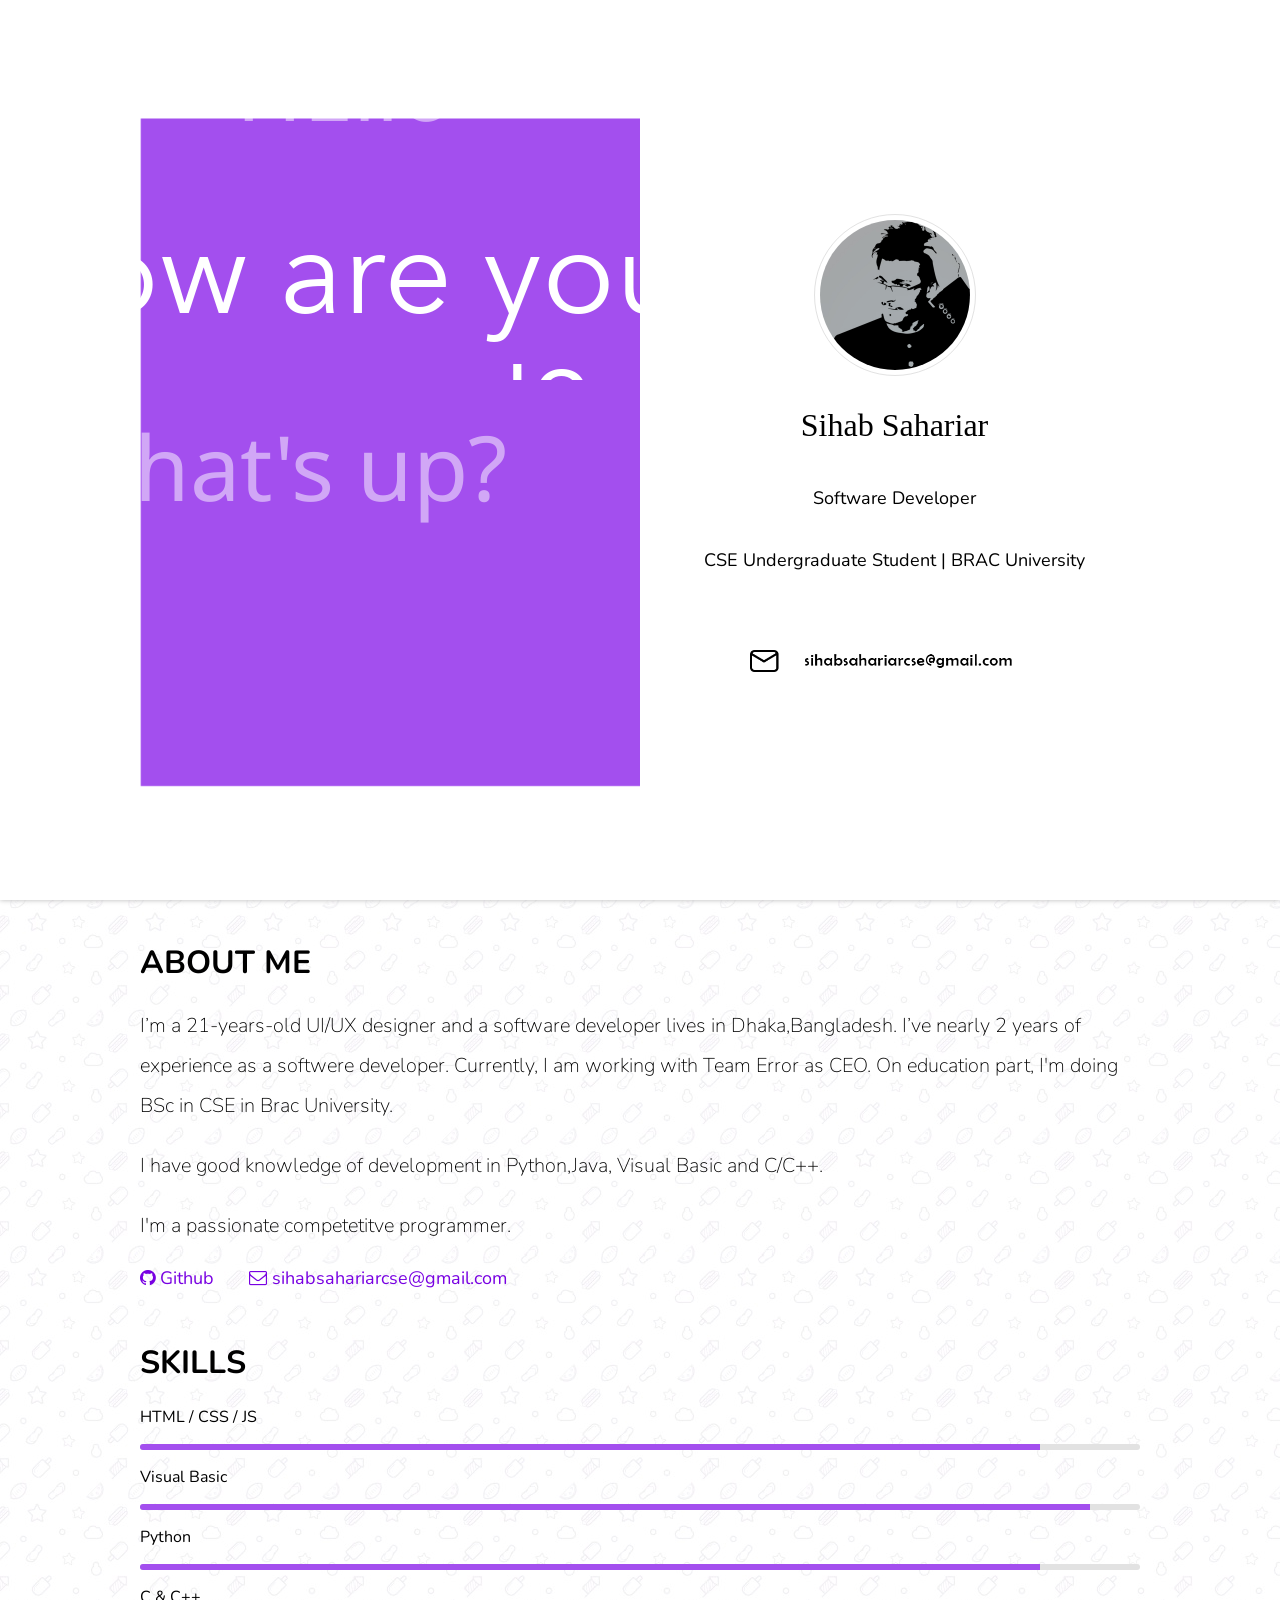
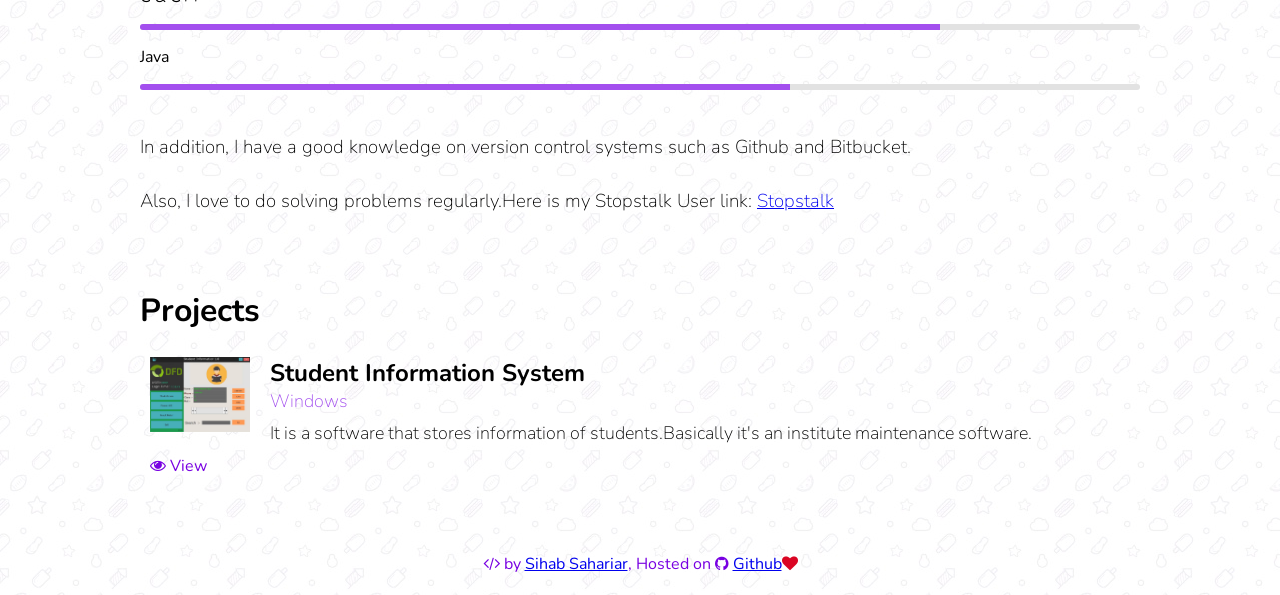
==== index.html @ 97ac36a1 "Update index.html" ====
<!DOCTYPE html>
<html>
<head>
	<title>Sihab Sahariar | Portfolio | Resume</title>
	<link rel="shortcut icon" href="img/favicon.png"/>
	<meta name="viewport" content="width=device-width, initial-scale=1.0,user-scalable=no">
	<meta charset="UTF-8">
	<link href="https://fonts.googleapis.com/css?family=Noto+Sans|Nunito:200,400" rel="stylesheet">
	<link href="./css/Avnir-next.css" rel="stylesheet">
	<link rel="stylesheet" type="text/css" href="./css/style.css"/>
	<link rel="stylesheet" type="text/css" href="./css/marquee.css"/>
	<link rel="stylesheet" type="text/css" href="https://maxcdn.bootstrapcdn.com/font-awesome/4.7.0/css/font-awesome.min.css"
</head>
<body>

	

	<div class="hello" style="position: fixed;">
			<div class="marquee marquee-slower">
				<div>
					<span>Hi <span class="spacer"></span> HEllo</span>
					<span>What's up? <span class="spacer"></span> Welcome</span>
				</div>
			</div>
			<div class="marquee">
				<div>
					<span>How are you? <span class="spacer"></span> You good?</span>
					<span>Hello <span class="spacer"></span>You good?</span>
				</div>
			</div>
			<div class="marquee marquee-slow">
				<div>
					<span>What's up? <span class="spacer"></span> Hello</span>
					<span>How are you? <span class="spacer"></span>Welcome</span>
				</div>
			</div>
			<!-- <div class="marquee marquee-slower">
				<div>
					<span>আসসালামুয়ালাইকুম <span class="spacer"></span>কেমন আছেন? </span>
				</div>
			</div> -->
	</div>

	<img src="img/frame.png" class="frame">

		<div class="profile">
		<div>
			<div class="thumb">
				<img src="img/my.jpg">
			</div>
			<h1>Sihab Sahariar</h1>
			<p>Software Developer</p>
			<p>CSE Undergraduate Student | BRAC University</p>
			
			<a href="mailto:sihabsahariarcsegmail.com">
			<img class="email" src="img/email.png" width="290">
		</a>
		</div>
	</div>

	<div class="content">
		<div class="about_me">
			<h1>ABOUT ME</h1>
			<p>I’m a 21-years-old UI/UX designer and a software developer lives in Dhaka,Bangladesh. 
			I’ve nearly 2 years of experience as a softwere developer. Currently, I am working with Team Error as CEO.
			On education part, I'm doing BSc in CSE in Brac University.</p>
			<p>I have good knowledge of development in  Python,Java, Visual Basic and C/C++.</p>
			<p>I'm a passionate competetitve programmer.</p>
			<span class="icon-link">
				<a href="https://github.com/sihabsahariar?tab=repositories">
				<i class="fa fa-github" aria-hidden="true"></i>&nbsp;Github
				</a>
			</span>
			
			<span class="icon-link">
				<a href="mailto:sihabsahariarcse@gmail.com">
				<i class="fa fa-envelope-o" aria-hidden="true"></i>&nbsp;sihabsahariarcse@gmail.com
				</a>
			</span>
			</div>

		<div class="skills">
			<h1>SKILLS</h1>
			<p>HTML / CSS / JS</p>
			<div class="progress-bar">
				<div class="progress" style="width: 90%"></div>
			</div>
			<p>Visual Basic</p>
			<div class="progress-bar">
				<div class="progress" style="width: 95%"></div>
			</div>
			<p>Python</p>
			<div class="progress-bar">
				<div class="progress" style="width: 90%"></div>
			</div>
			<p>C & C++</p>
			<div class="progress-bar">
				<div class="progress" style="width: 80%"></div>
			</div>
			<p>Java</p>
			<div class="progress-bar">
				<div class="progress" style="width: 65%"></div>
			</div>
			
			
			<br>
			<h3>In addition, I have a good knowledge on version control systems such as Github and Bitbucket.</h3> 
			<h3>Also, I love to do solving problems regularly.Here is my Stopstalk User link:   
				<a href="https://www.stopstalk.com/user/profile/s1h4b" target="_blank">Stopstalk</a> 
				<!-- <a href="https://ionicframework.com/" target="_blank">Ionic</a>, 
				<a href="https://www.nativescript.org/" target="_blank">NativeScript</a> and transpilers like Webpack, Gulp, Babel and Typescript.</h3> -->
		</div>

		<div class="projects">
			<h1>Projects</h1>
			<ul>
				<li>
					<img class="project-thumb" width="100px" src="img/projects/ui.JPG">
					<div class="title">
						<h2>Student Information System</h2>
						<h3>Windows</h3>
					</div>
					<p>It is a software that stores information of students.Basically it's an institute maintenance software.  </p>
					<a href="https://github.com/SihabSahariar/sis"><i class="fa fa-eye" aria-hidden="true"></i> View</a>
				</li>

				<!-- <li>
					<img class="project-thumb" width="100px" src="img/projects/ui.JPG">
					<div class="title">
						<h2>Student Information System</h2>
						<h3>Windows</h3>
					</div>
					<p>It is a software that stores information of students.Basically it's an institute maintenance software.  </p>
					<a href="https://github.com/SihabSahariar/sis"><i class="fa fa-eye" aria-hidden="true"></i> View</a>
				</li> -->
			
			</ul>
		</div>

		<div class="footer">
			<i class="fa fa-code"></i> by <a href="https://www.facebook.com/sihabsahariarsizan">Sihab Sahariar</a>, Hosted on <i class="fa fa-github"></i> <a href="https://www.github.com">Github<i class="fa fa-heart"></i><br>
		</div>
	</div>

	<script src="js/jquery.min.js"></script>
</body>
</html>
---- css/Avnir-next.css ----
@font-face {
  font-family: 'Avnir-next';
  font-style: normal;
  font-weight: 200;
  src: local('Avenir Next regular'), local('avenir-next-regular'), 
    url(../fonts/avenir-next-regular.woff) format('woff'),
    url(../fonts/avenir-next-regular.eot) format('eot'),
    url(../fonts/avenir-next-regular.ttf) format('ttf');
}
---- css/style.css ----
@charset "utf-8";

body
{
    margin:0px;
    padding:0px;
}

.footer
{
  text-align: center;
  color: #7800e2;
  margin-top: 30px !important;
  margin-bottom: 10px !important;
}

.footer .fa-heart
{
  color:#da0523;
} 

.content
{
  position:absolute;
  background-image: url("../img/background.jpg");
  width: 100%;
  top: 100%;
}

.icon-link a
{
  color:#7800e2;
  text-decoration: none;
  font-size: 18px;
  padding-right: 30px;
}

.frame
{
  display: none;
  z-index: 9;
  box-shadow: #b7b7b7 0px 0px 5px 0px;
}

.header
{
  position: fixed;
  top:0; left:0;
  width:100%;
  background:white;
  font-family: 'Avnir-next', sans-serif;
  padding: 10px 0px 10px 0px;
  font-size: 24px;
  text-align: center;
  box-shadow:rgba(0, 0, 0, 0.13) 0 2px 7px 0px;
  z-index: 99;
}

.header .dot
{
  color:#ff3f3f;
}

@media screen and (min-width: 800px) {

  .frame
  {
    position: absolute; 
    width:100%; 
    height: 100%;
    display: block;
  }

  .header
  {
    box-shadow: none;
    position: absolute;
    text-align: left;
    padding: 50px 0px 40px 0px;
    padding-left: 10.9%;
  }

}

.hello
{
  width:50%;
  height:100%;
  float: left;
  background:#A34FEE;
  overflow: hidden;
  transition: height .5s cubic-bezier(0.13, 1.15, 1, 1), 
              width .5s cubic-bezier(0.13, 1.15, 1, 1);
}

.profile
{
  text-align: center;
  height:100%;
  float: left;
  display: table;
  position: absolute; 
  left: 55%; 
  z-index: 9;
  background: #fff;
}

@media screen and (max-width: 630px) {

  .content
  {
    margin-top: 600px;
  }

  .hello
  {
    width:100%;
    margin-top: 50px
  }

  .profile
  {
    padding-left: 0px;
    width: 100%;
    height: 600px;
    left: 0; 
    top: 100%;
    float: none;
  }

}

.thumb
{
  border:#e2e2e2 solid thin;
  width:150px;
  height: 150px;
  padding: 5px;
  display: inline-block;
  border-radius: 50%;
}

.thumb img
{
  width: 150px;
  border-radius: 50%;
}

.profile>div
{
  display: table-cell;
  vertical-align: middle;
}

.profile p
{
  font-family: 'Nunito', sans-serif;
  padding-top: 10px;
  padding-bottom: 10px;
  font-size: large;
}

.profile h1
{
  font-family: 'Times';
  font-weight: 100;
  padding-top: 10px;
  padding-bottom: 10px;
}

.email
{
  padding-top: 50px;
  padding-bottom: 10px;
}

.marquee
{
  font-family: 'Avnir-next', sans-serif;
  font-size: 120px;
  height: 180px;
  margin-top: 25px;
}

.marquee-slower,
.marquee-slow
{
  opacity: 0.5;
  font-family: "Noto Sans Devanagari", "Noto Sans", sans-serif;
  font-size: 90px;
  height: 150px;
}

.spacer
{
  display: inline-block;
  width: 100px !important;
}

.content > div
{
  font-family: 'Nunito', sans-serif;
  padding: 20px 40px 10px 40px;
  max-width: 1000px;
  margin:auto;
}

.about_me p
{
  font-size: 20px;
  line-height: 40px;
  font-weight: lighter;
}

.progress-bar
{
  background: #e2e2e2;
  border-radius: 5px;
  overflow: hidden;
  width: 100%;
}

.progress-bar .progress
{
  height: 6px;
  background: #A34FEE;
  width: 50%;
  transition: width .5s cubic-bezier(0.13, 1.15, 1, 1);
}

.skills h3
{
  font-weight: 100;
  line-height: 35px;
}

.title > h3
{
  color: #a34fee;
  margin: 0px;
  font-weight: 100;
  font-size: 18px;
}

.title > h2
{
  margin: 0px;
}

div.projects > ul
{
  padding-left: 10px;
}

div.projects > ul > li
{
  list-style: none;
  margin-top:25px;
  overflow: hidden;
}

div.projects > ul > li > p
{
  font-size: 18px;
  font-weight: 100;
  margin-top: 8px;
  margin-bottom: 10px;
}

div.projects a,
div.projects a:visited,
div.projects a:active
{
  padding: 0px 20px 0px 0px;
  color:#7800e2;
  text-decoration: none;
}

.project-thumb
{
  float: left;
  padding-right: 20px;
}
---- css/marquee.css ----
.marquee {
  width: 100%;
  overflow: hidden;
  position: relative;
}

.marquee div {
  display: block;
  width: 2000px;
  height: 100%;
  position: absolute;
  overflow: hidden;
  animation: marquee 10s linear infinite;
}

.marquee-slow div {
  margin-left:50px; 
  animation: marquee 18s linear infinite;
}

.marquee-slower div {
  animation: marquee 20s linear infinite;
}

.marquee>div>span {
  float: left;
  width: 50%;
  color: #fff;
}

@keyframes marquee {
  0% { left: 0; }
  100% { left: -1000px; }
}
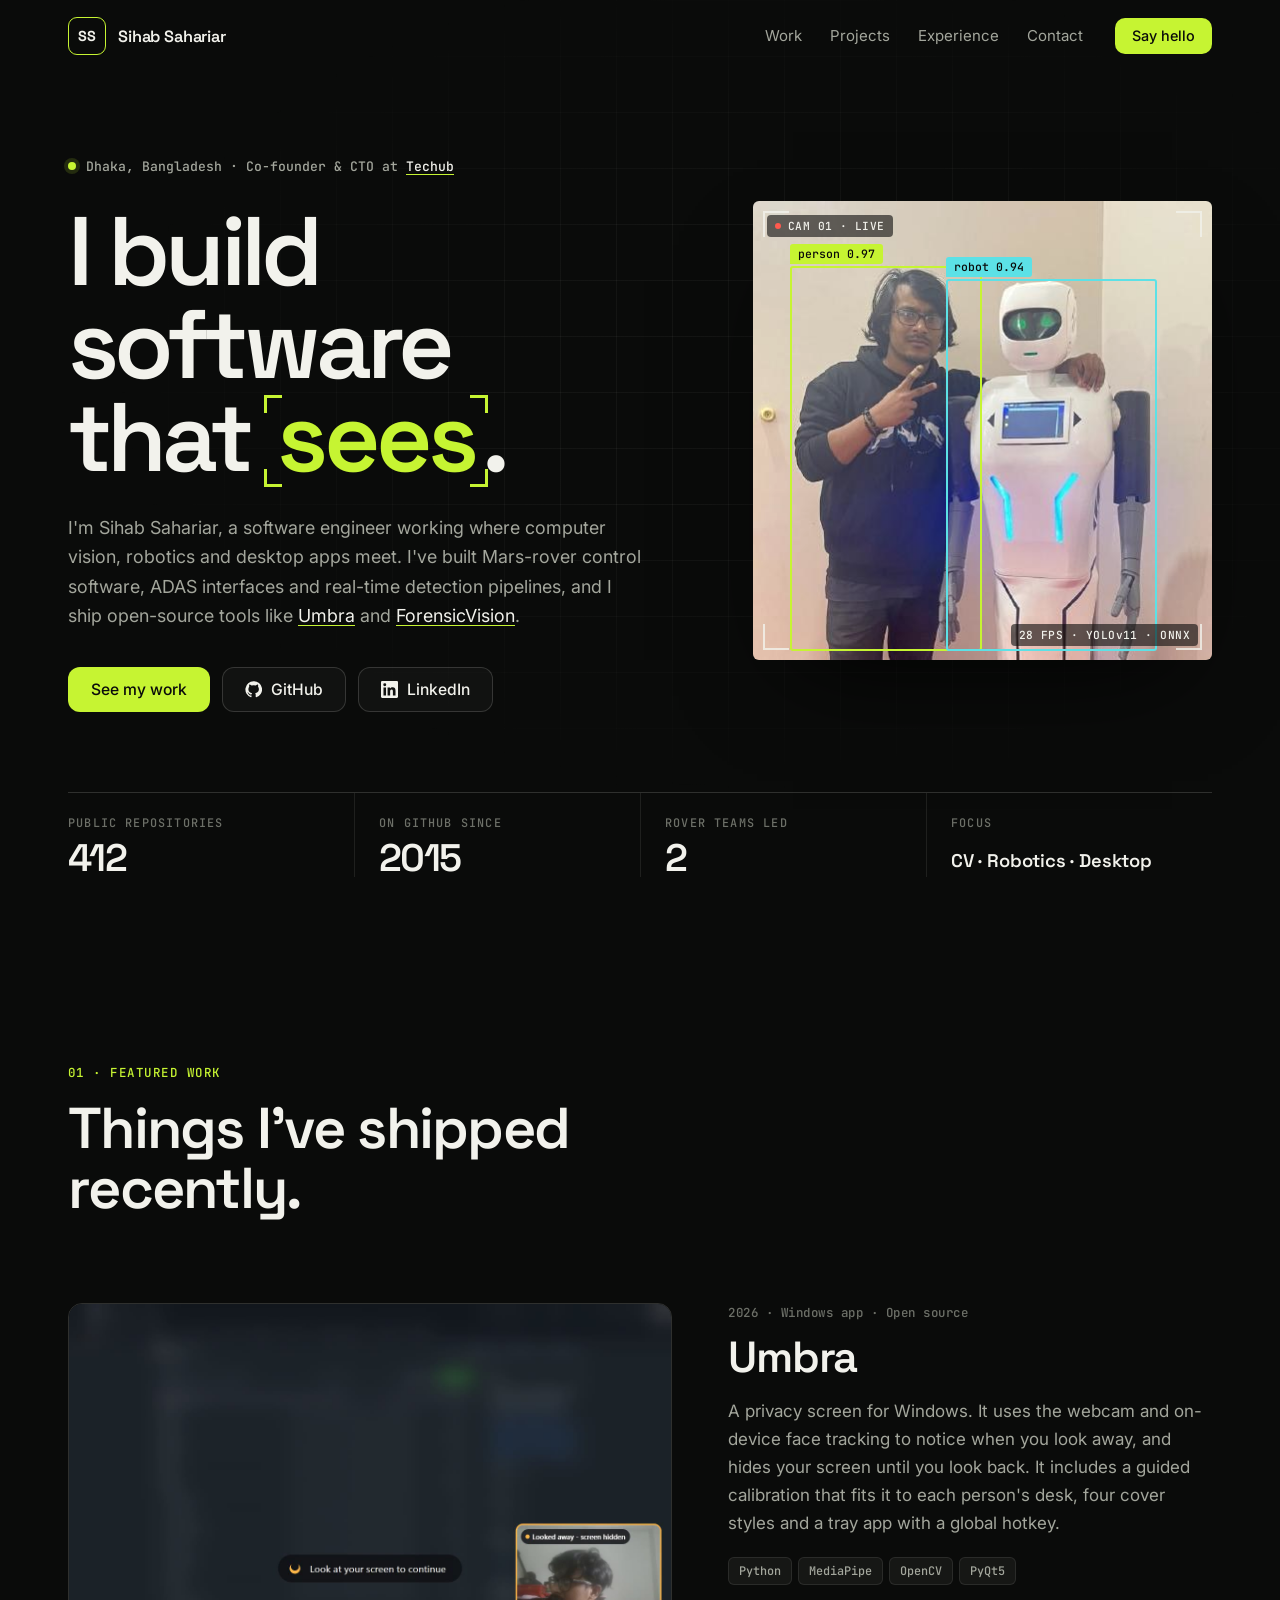
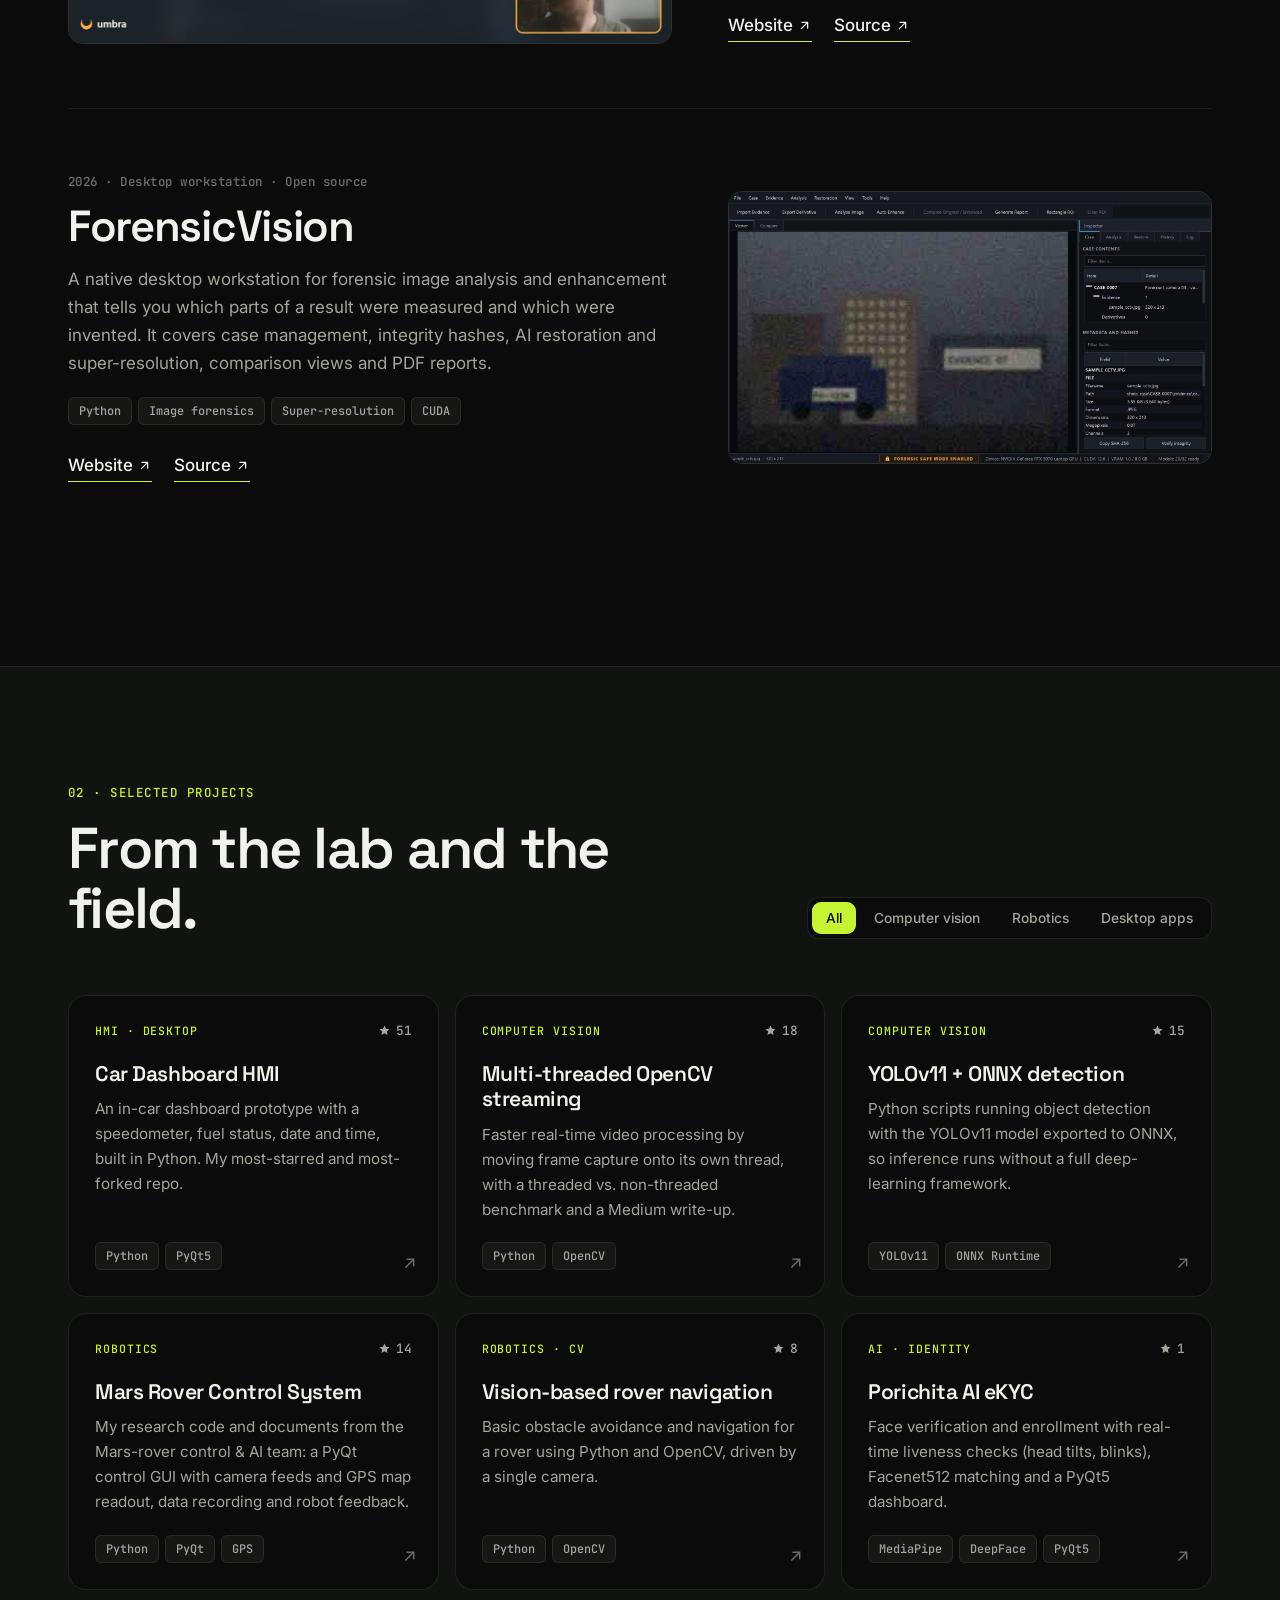
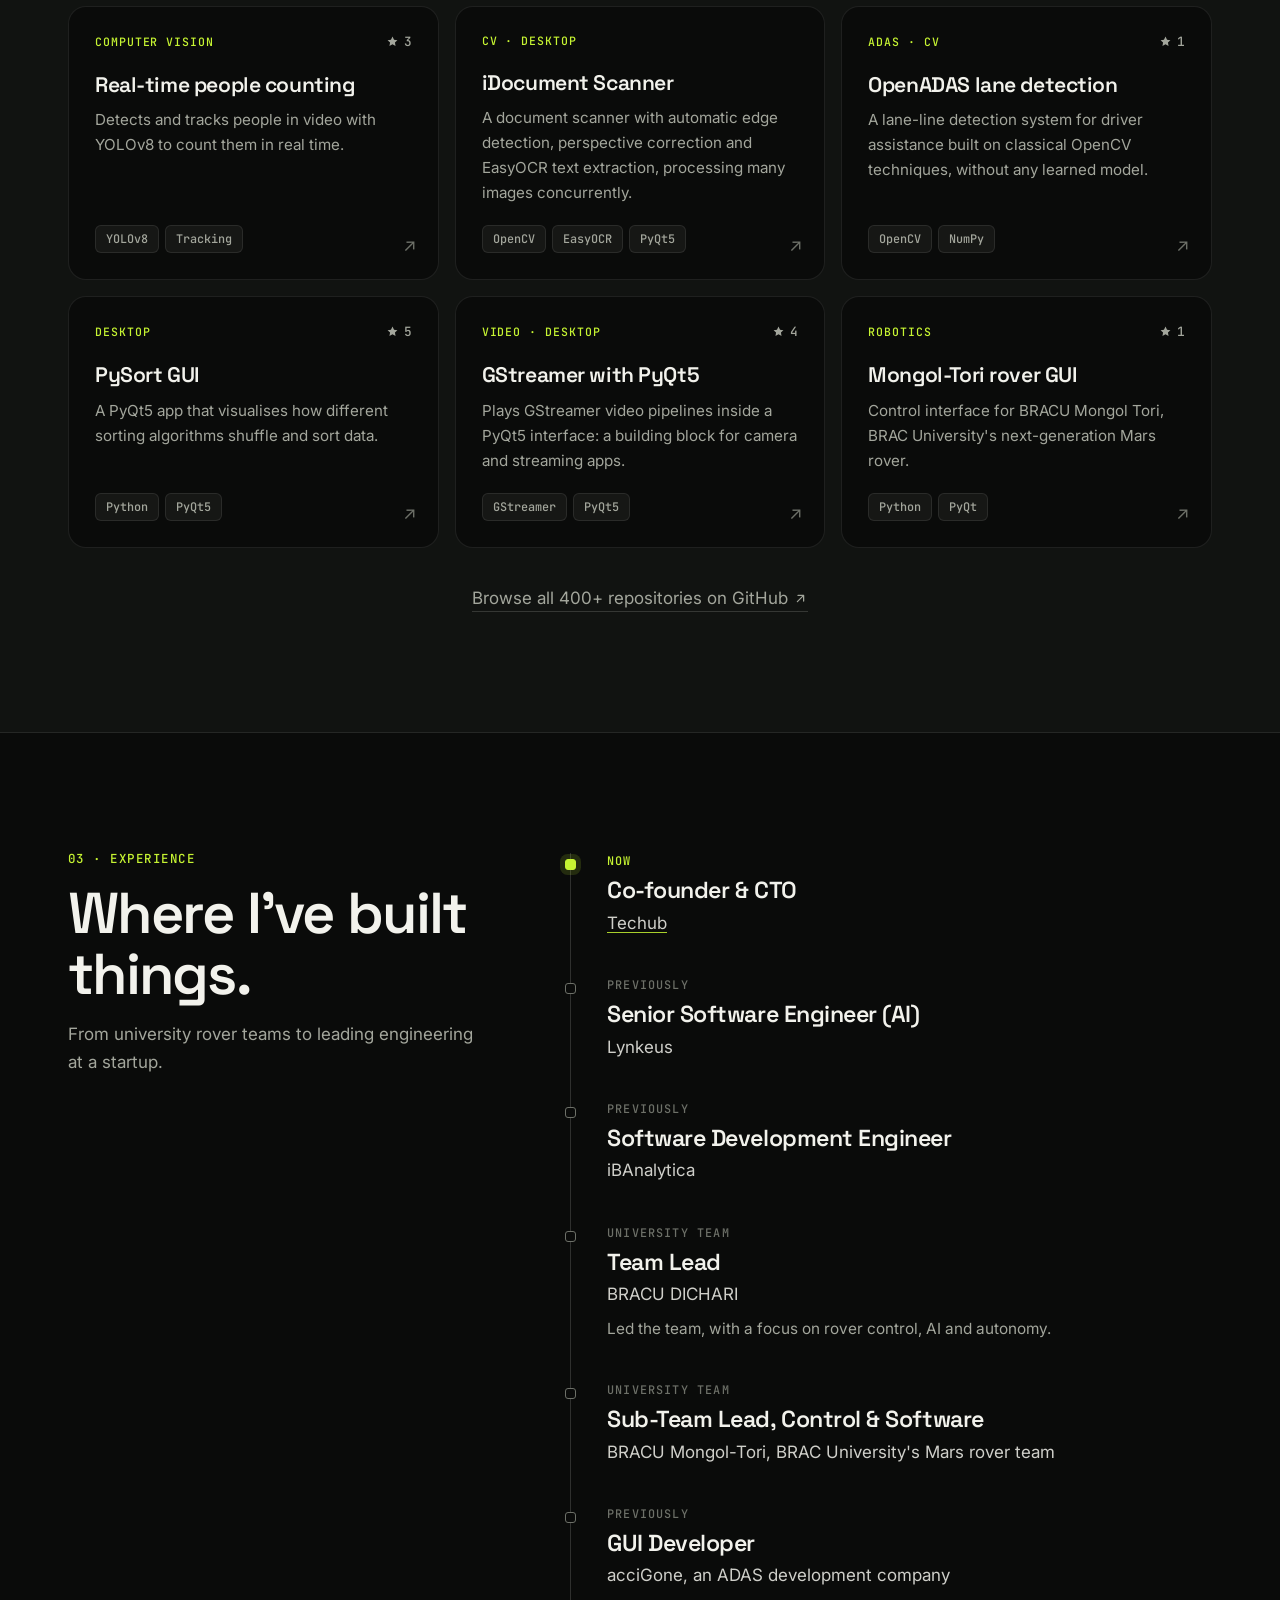
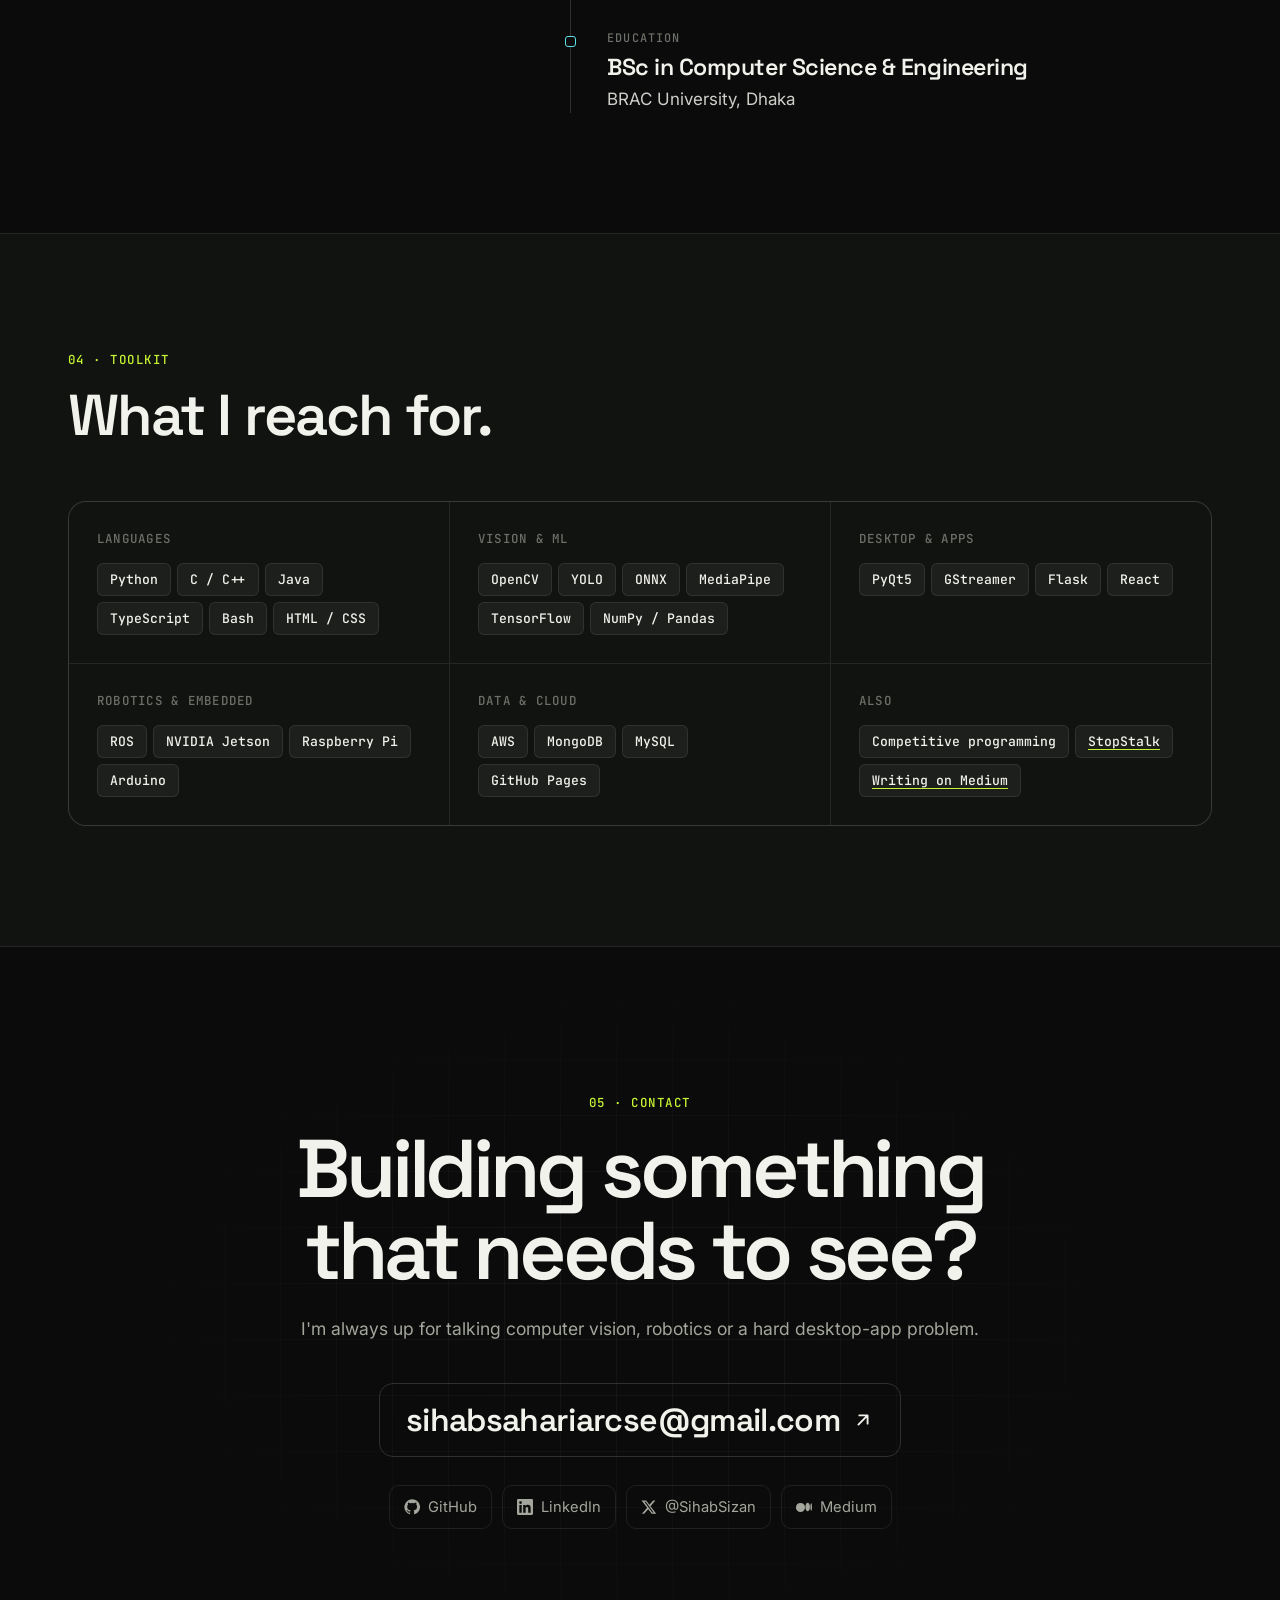
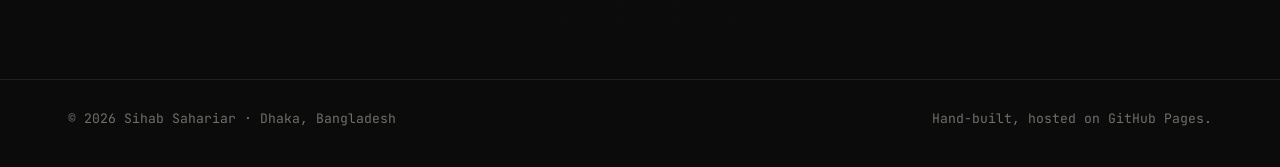
==== commit 90ac2f2c: "Redesign portfolio: computer-vision viewfinder theme, featured work, selected projects, experience" ====
--- a/index.html
+++ b/index.html
@@ -1,147 +1,313 @@
-<!DOCTYPE html>
-<html>
+<!doctype html>
+<html lang="en">
 <head>
-	<title>Sihab Sahariar | Portfolio | Resume</title>
-	<link rel="shortcut icon" href="img/favicon.png"/>
-	<meta name="viewport" content="width=device-width, initial-scale=1.0,user-scalable=no">
-	<meta charset="UTF-8">
-	<link href="https://fonts.googleapis.com/css?family=Noto+Sans|Nunito:200,400" rel="stylesheet">
-	<link href="./css/Avnir-next.css" rel="stylesheet">
-	<link rel="stylesheet" type="text/css" href="./css/style.css"/>
-	<link rel="stylesheet" type="text/css" href="./css/marquee.css"/>
-	<link rel="stylesheet" type="text/css" href="https://maxcdn.bootstrapcdn.com/font-awesome/4.7.0/css/font-awesome.min.css"
+  <meta charset="utf-8">
+  <meta name="viewport" content="width=device-width, initial-scale=1">
+  <title>Sihab Sahariar - Computer vision, robotics & desktop software</title>
+  <meta name="description" content="Sihab Sahariar is a software engineer from Dhaka building computer vision, robotics and desktop software. Co-founder & CTO at Techub, maker of Umbra and ForensicVision.">
+  <meta name="theme-color" content="#0A0B0A">
+  <meta property="og:title" content="Sihab Sahariar - I build software that sees">
+  <meta property="og:description" content="Computer vision, robotics and desktop software. Co-founder & CTO at Techub. Maker of Umbra and ForensicVision.">
+  <meta property="og:image" content="https://sihabsahariar.github.io/assets/sihab.jpg">
+  <meta property="og:url" content="https://sihabsahariar.github.io/">
+  <meta name="twitter:card" content="summary">
+  <meta name="twitter:site" content="@SihabSizan">
+  <link rel="icon" href="assets/favicon.svg" type="image/svg+xml">
+  <link rel="preconnect" href="https://fonts.googleapis.com">
+  <link rel="preconnect" href="https://fonts.gstatic.com" crossorigin>
+  <link href="https://fonts.googleapis.com/css2?family=Space+Grotesk:wght@400;500;600;700&family=Inter:wght@400;500;600&family=JetBrains+Mono:wght@400;500&display=swap" rel="stylesheet">
+  <link rel="stylesheet" href="style.css">
 </head>
 <body>
 
-	
-
-	<div class="hello" style="position: fixed;">
-			<div class="marquee marquee-slower">
-				<div>
-					<span>Hi <span class="spacer"></span> HEllo</span>
-					<span>What's up? <span class="spacer"></span> Welcome</span>
-				</div>
-			</div>
-			<div class="marquee">
-				<div>
-					<span>How are you? <span class="spacer"></span> You good?</span>
-					<span>Hello <span class="spacer"></span>You good?</span>
-				</div>
-			</div>
-			<div class="marquee marquee-slow">
-				<div>
-					<span>What's up? <span class="spacer"></span> Hello</span>
-					<span>How are you? <span class="spacer"></span>Welcome</span>
-				</div>
-			</div>
-			<!-- <div class="marquee marquee-slower">
-				<div>
-					<span>আসসালামুয়ালাইকুম <span class="spacer"></span>কেমন আছেন? </span>
-				</div>
-			</div> -->
-	</div>
-
-	<img src="img/frame.png" class="frame">
-
-		<div class="profile">
-		<div>
-			<div class="thumb">
-				<img src="img/my.jpg">
-			</div>
-			<h1>Sihab Sahariar</h1>
-			<p>Software Developer</p>
-			<p>CSE Undergraduate Student | BRAC University</p>
-			
-			<a href="mailto:sihabsahariarcsegmail.com">
-			<img class="email" src="img/email.png" width="290">
-		</a>
-		</div>
-	</div>
-
-	<div class="content">
-		<div class="about_me">
-			<h1>ABOUT ME</h1>
-			<p>I’m a 21-years-old UI/UX designer and a software developer lives in Dhaka,Bangladesh. 
-			I’ve nearly 2 years of experience as a softwere developer. Currently, I am working with Team Error as CEO.
-			On education part, I'm doing BSc in CSE in Brac University.</p>
-			<p>I have good knowledge of development in  Python,Java, Visual Basic and C/C++.</p>
-			<p>I'm a passionate competetitve programmer.</p>
-			<span class="icon-link">
-				<a href="https://github.com/sihabsahariar?tab=repositories">
-				<i class="fa fa-github" aria-hidden="true"></i>&nbsp;Github
-				</a>
-			</span>
-			
-			<span class="icon-link">
-				<a href="mailto:sihabsahariarcse@gmail.com">
-				<i class="fa fa-envelope-o" aria-hidden="true"></i>&nbsp;sihabsahariarcse@gmail.com
-				</a>
-			</span>
-			</div>
-
-		<div class="skills">
-			<h1>SKILLS</h1>
-			<p>HTML / CSS / JS</p>
-			<div class="progress-bar">
-				<div class="progress" style="width: 90%"></div>
-			</div>
-			<p>Visual Basic</p>
-			<div class="progress-bar">
-				<div class="progress" style="width: 95%"></div>
-			</div>
-			<p>Python</p>
-			<div class="progress-bar">
-				<div class="progress" style="width: 90%"></div>
-			</div>
-			<p>C & C++</p>
-			<div class="progress-bar">
-				<div class="progress" style="width: 80%"></div>
-			</div>
-			<p>Java</p>
-			<div class="progress-bar">
-				<div class="progress" style="width: 65%"></div>
-			</div>
-			
-			
-			<br>
-			<h3>In addition, I have a good knowledge on version control systems such as Github and Bitbucket.</h3> 
-			<h3>Also, I love to do solving problems regularly.Here is my Stopstalk User link:   
-				<a href="https://www.stopstalk.com/user/profile/s1h4b" target="_blank">Stopstalk</a> 
-				<!-- <a href="https://ionicframework.com/" target="_blank">Ionic</a>, 
-				<a href="https://www.nativescript.org/" target="_blank">NativeScript</a> and transpilers like Webpack, Gulp, Babel and Typescript.</h3> -->
-		</div>
-
-		<div class="projects">
-			<h1>Projects</h1>
-			<ul>
-				<li>
-					<img class="project-thumb" width="100px" src="img/projects/ui.JPG">
-					<div class="title">
-						<h2>Student Information System</h2>
-						<h3>Windows</h3>
-					</div>
-					<p>It is a software that stores information of students.Basically it's an institute maintenance software.  </p>
-					<a href="https://github.com/SihabSahariar/sis"><i class="fa fa-eye" aria-hidden="true"></i> View</a>
-				</li>
-
-				<!-- <li>
-					<img class="project-thumb" width="100px" src="img/projects/ui.JPG">
-					<div class="title">
-						<h2>Student Information System</h2>
-						<h3>Windows</h3>
-					</div>
-					<p>It is a software that stores information of students.Basically it's an institute maintenance software.  </p>
-					<a href="https://github.com/SihabSahariar/sis"><i class="fa fa-eye" aria-hidden="true"></i> View</a>
-				</li> -->
-			
-			</ul>
-		</div>
-
-		<div class="footer">
-			<i class="fa fa-code"></i> by <a href="https://www.facebook.com/sihabsahariarsizan">Sihab Sahariar</a>, Hosted on <i class="fa fa-github"></i> <a href="https://www.github.com">Github<i class="fa fa-heart"></i><br>
-		</div>
-	</div>
-
-	<script src="js/jquery.min.js"></script>
+<svg width="0" height="0" style="position:absolute" aria-hidden="true">
+  <symbol id="i-gh" viewBox="0 0 24 24"><path d="M12 .5a11.5 11.5 0 0 0-3.6 22.4c.6.1.8-.2.8-.6v-2c-3.2.7-3.9-1.5-3.9-1.5-.5-1.3-1.3-1.7-1.3-1.7-1-.7.1-.7.1-.7 1.2.1 1.8 1.2 1.8 1.2 1 1.8 2.8 1.3 3.5 1 .1-.8.4-1.3.7-1.6-2.6-.3-5.3-1.3-5.3-5.7 0-1.3.5-2.3 1.2-3.1-.1-.3-.5-1.5.1-3.1 0 0 1-.3 3.2 1.2a11 11 0 0 1 5.8 0c2.2-1.5 3.2-1.2 3.2-1.2.6 1.6.2 2.8.1 3.1.8.8 1.2 1.8 1.2 3.1 0 4.4-2.7 5.4-5.3 5.7.4.4.8 1.1.8 2.2v3.2c0 .4.2.7.8.6A11.5 11.5 0 0 0 12 .5Z"/></symbol>
+  <symbol id="i-in" viewBox="0 0 24 24"><path d="M20.4 20.5h-3.6v-5.6c0-1.3 0-3-1.8-3s-2.1 1.4-2.1 2.9v5.7H9.3V9h3.4v1.6h.1c.5-.9 1.6-1.8 3.4-1.8 3.6 0 4.3 2.4 4.3 5.5v6.2ZM5.3 7.4a2.1 2.1 0 1 1 0-4.2 2.1 2.1 0 0 1 0 4.2ZM7.1 20.5H3.5V9h3.6v11.5ZM22.2 0H1.8C.8 0 0 .8 0 1.7v20.6c0 .9.8 1.7 1.8 1.7h20.4c1 0 1.8-.8 1.8-1.7V1.7C24 .8 23.2 0 22.2 0Z"/></symbol>
+  <symbol id="i-x" viewBox="0 0 24 24"><path d="M18.2 2.3h3.4l-7.4 8.4 8.7 11.5h-6.8l-5.3-7-6.1 7H1.3l7.9-9L.8 2.3h7l4.8 6.4 5.6-6.4Zm-1.2 17.9h1.9L7.1 4.2H5.1l11.9 16Z"/></symbol>
+  <symbol id="i-md" viewBox="0 0 24 24"><path d="M13.5 12a6.8 6.8 0 1 1-13.5 0 6.8 6.8 0 0 1 13.5 0Zm7.4 0c0 3.5-1.5 6.4-3.4 6.4s-3.4-2.9-3.4-6.4 1.5-6.4 3.4-6.4 3.4 2.9 3.4 6.4ZM24 12c0 3.2-.5 5.7-1.2 5.7s-1.2-2.6-1.2-5.7.5-5.7 1.2-5.7S24 8.8 24 12Z"/></symbol>
+  <symbol id="i-arrow" viewBox="0 0 24 24"><path d="M7 17 17 7M8 7h9v9" fill="none" stroke="currentColor" stroke-width="2" stroke-linecap="round" stroke-linejoin="round"/></symbol>
+  <symbol id="i-star" viewBox="0 0 24 24"><path d="m12 2.8 2.8 5.8 6.3.9-4.6 4.4 1.1 6.3L12 17.2l-5.6 3 1.1-6.3L2.9 9.5l6.3-.9L12 2.8Z"/></symbol>
+</svg>
+
+<header class="nav" id="nav">
+  <div class="wrap nav-inner">
+    <a class="logo" href="#top" aria-label="Sihab Sahariar, home"><span class="logo-box">SS</span><span class="logo-name">Sihab Sahariar</span></a>
+    <nav class="nav-links" aria-label="Sections">
+      <a href="#work">Work</a>
+      <a href="#projects">Projects</a>
+      <a href="#experience">Experience</a>
+      <a href="#contact">Contact</a>
+    </nav>
+    <a class="btn btn-lime btn-sm" href="mailto:sihabsahariarcse@gmail.com">Say hello</a>
+  </div>
+</header>
+
+<main id="top">
+
+<!-- ================================================================ HERO -->
+<section class="hero">
+  <div class="grid-bg" aria-hidden="true"></div>
+  <div class="wrap hero-grid">
+    <div class="hero-copy">
+      <p class="tag"><span class="rec"></span><span>Dhaka, Bangladesh · Co-founder &amp; CTO at <a href="https://techub.kr/">Techub</a></span></p>
+      <h1>I build software<br>that <span class="sees">sees<span class="bracket" aria-hidden="true"></span></span>.</h1>
+      <p class="lede">I'm Sihab Sahariar, a software engineer working where computer vision, robotics and desktop apps meet. I've built Mars-rover control software, ADAS interfaces and real-time detection pipelines, and I ship open-source tools like <a href="https://sihabsahariar.github.io/Umbra/">Umbra</a> and <a href="https://sihabsahariar.github.io/ForensicVision/">ForensicVision</a>.</p>
+      <div class="cta">
+        <a class="btn btn-lime" href="#work">See my work</a>
+        <a class="btn btn-ghost" href="https://github.com/SihabSahariar"><svg class="ico"><use href="#i-gh"/></svg>GitHub</a>
+        <a class="btn btn-ghost" href="https://www.linkedin.com/in/sihabsahariar/"><svg class="ico"><use href="#i-in"/></svg>LinkedIn</a>
+      </div>
+    </div>
+
+    <figure class="viewfinder" aria-label="Photo of Sihab with a humanoid robot, overlaid with object-detection boxes">
+      <img src="assets/sihab.jpg" alt="Sihab Sahariar standing next to a white humanoid robot, making a peace sign" width="460" height="460">
+      <div class="scan" aria-hidden="true"></div>
+      <div class="det det-person" aria-hidden="true"><span>person 0.97</span></div>
+      <div class="det det-robot" aria-hidden="true"><span>robot 0.94</span></div>
+      <div class="hud hud-tl" aria-hidden="true">CAM 01 · LIVE</div>
+      <div class="hud hud-br" aria-hidden="true"><span id="fps">30</span> FPS · YOLOv11 · ONNX</div>
+      <i class="corner c1"></i><i class="corner c2"></i><i class="corner c3"></i><i class="corner c4"></i>
+    </figure>
+  </div>
+
+  <div class="wrap">
+    <dl class="stats">
+      <div><dt>Public repositories</dt><dd>412</dd></div>
+      <div><dt>On GitHub since</dt><dd>2015</dd></div>
+      <div><dt>Rover teams led</dt><dd>2</dd></div>
+      <div><dt>Focus</dt><dd class="small">CV · Robotics · Desktop</dd></div>
+    </dl>
+  </div>
+</section>
+
+<!-- ================================================================ FEATURED -->
+<section class="section" id="work">
+  <div class="wrap">
+    <header class="sec-head">
+      <p class="kicker">01 · Featured work</p>
+      <h2>Things I've shipped recently.</h2>
+    </header>
+
+    <article class="feature">
+      <a class="feature-media" href="https://sihabsahariar.github.io/Umbra/" aria-label="Open the Umbra website">
+        <img src="assets/umbra.jpg" alt="Umbra has blurred the screen because the person on the webcam turned away" loading="lazy" width="1280" height="720">
+      </a>
+      <div class="feature-copy">
+        <p class="feature-meta">2026 · Windows app · Open source</p>
+        <h3>Umbra</h3>
+        <p>A privacy screen for Windows. It uses the webcam and on-device face tracking to notice when you look away, and hides your screen until you look back. It includes a guided calibration that fits it to each person's desk, four cover styles and a tray app with a global hotkey.</p>
+        <ul class="chips"><li>Python</li><li>MediaPipe</li><li>OpenCV</li><li>PyQt5</li></ul>
+        <div class="links">
+          <a href="https://sihabsahariar.github.io/Umbra/">Website <svg class="ico-s"><use href="#i-arrow"/></svg></a>
+          <a href="https://github.com/SihabSahariar/Umbra">Source <svg class="ico-s"><use href="#i-arrow"/></svg></a>
+        </div>
+      </div>
+    </article>
+
+    <article class="feature flip">
+      <a class="feature-media" href="https://sihabsahariar.github.io/ForensicVision/" aria-label="Open the ForensicVision website">
+        <img src="assets/forensicvision.jpg" alt="ForensicVision main window with a CCTV evidence image and a case inspector panel" loading="lazy" width="1600" height="899">
+      </a>
+      <div class="feature-copy">
+        <p class="feature-meta">2026 · Desktop workstation · Open source</p>
+        <h3>ForensicVision</h3>
+        <p>A native desktop workstation for forensic image analysis and enhancement that tells you which parts of a result were measured and which were invented. It covers case management, integrity hashes, AI restoration and super-resolution, comparison views and PDF reports.</p>
+        <ul class="chips"><li>Python</li><li>Image forensics</li><li>Super-resolution</li><li>CUDA</li></ul>
+        <div class="links">
+          <a href="https://sihabsahariar.github.io/ForensicVision/">Website <svg class="ico-s"><use href="#i-arrow"/></svg></a>
+          <a href="https://github.com/SihabSahariar/ForensicVision">Source <svg class="ico-s"><use href="#i-arrow"/></svg></a>
+        </div>
+      </div>
+    </article>
+  </div>
+</section>
+
+<!-- ================================================================ PROJECTS -->
+<section class="section alt" id="projects">
+  <div class="wrap">
+    <header class="sec-head row">
+      <div>
+        <p class="kicker">02 · Selected projects</p>
+        <h2>From the lab and the field.</h2>
+      </div>
+      <div class="filters" role="tablist" aria-label="Filter projects">
+        <button role="tab" aria-selected="true" data-f="all">All</button>
+        <button role="tab" aria-selected="false" data-f="cv">Computer vision</button>
+        <button role="tab" aria-selected="false" data-f="robotics">Robotics</button>
+        <button role="tab" aria-selected="false" data-f="desktop">Desktop apps</button>
+      </div>
+    </header>
+
+    <div class="cards" id="cards">
+      <a class="card" data-cat="desktop" href="https://github.com/SihabSahariar/Smart-CAR-Dashboard-GUI-in-Python">
+        <div class="card-top"><span class="card-kind">HMI · Desktop</span><span class="stars"><svg><use href="#i-star"/></svg>51</span></div>
+        <h3>Car Dashboard HMI</h3>
+        <p>An in-car dashboard prototype with a speedometer, fuel status, date and time, built in Python. My most-starred and most-forked repo.</p>
+        <ul class="chips"><li>Python</li><li>PyQt5</li></ul>
+      </a>
+      <a class="card" data-cat="cv" href="https://github.com/SihabSahariar/Multi-threading-OpenCV-">
+        <div class="card-top"><span class="card-kind">Computer vision</span><span class="stars"><svg><use href="#i-star"/></svg>18</span></div>
+        <h3>Multi-threaded OpenCV streaming</h3>
+        <p>Faster real-time video processing by moving frame capture onto its own thread, with a threaded vs. non-threaded benchmark and a Medium write-up.</p>
+        <ul class="chips"><li>Python</li><li>OpenCV</li></ul>
+      </a>
+      <a class="card" data-cat="cv" href="https://github.com/SihabSahariar/Yolov11-ONNX-Object-Detection">
+        <div class="card-top"><span class="card-kind">Computer vision</span><span class="stars"><svg><use href="#i-star"/></svg>15</span></div>
+        <h3>YOLOv11 + ONNX detection</h3>
+        <p>Python scripts running object detection with the YOLOv11 model exported to ONNX, so inference runs without a full deep-learning framework.</p>
+        <ul class="chips"><li>YOLOv11</li><li>ONNX Runtime</li></ul>
+      </a>
+      <a class="card" data-cat="robotics" href="https://github.com/SihabSahariar/Mars-Rover-Control-System">
+        <div class="card-top"><span class="card-kind">Robotics</span><span class="stars"><svg><use href="#i-star"/></svg>14</span></div>
+        <h3>Mars Rover Control System</h3>
+        <p>My research code and documents from the Mars-rover control &amp; AI team: a PyQt control GUI with camera feeds and GPS map readout, data recording and robot feedback.</p>
+        <ul class="chips"><li>Python</li><li>PyQt</li><li>GPS</li></ul>
+      </a>
+      <a class="card" data-cat="robotics cv" href="https://github.com/SihabSahariar/Computer-Vision-Based-Rover-Navigation-Avoiding-Obstacle">
+        <div class="card-top"><span class="card-kind">Robotics · CV</span><span class="stars"><svg><use href="#i-star"/></svg>8</span></div>
+        <h3>Vision-based rover navigation</h3>
+        <p>Basic obstacle avoidance and navigation for a rover using Python and OpenCV, driven by a single camera.</p>
+        <ul class="chips"><li>Python</li><li>OpenCV</li></ul>
+      </a>
+      <a class="card" data-cat="cv desktop" href="https://github.com/SihabSahariar/porichita-ekyc">
+        <div class="card-top"><span class="card-kind">AI · Identity</span><span class="stars"><svg><use href="#i-star"/></svg>1</span></div>
+        <h3>Porichita AI eKYC</h3>
+        <p>Face verification and enrollment with real-time liveness checks (head tilts, blinks), Facenet512 matching and a PyQt5 dashboard.</p>
+        <ul class="chips"><li>MediaPipe</li><li>DeepFace</li><li>PyQt5</li></ul>
+      </a>
+      <a class="card" data-cat="cv" href="https://github.com/SihabSahariar/Yolov8-Real-time-People-Counting-System">
+        <div class="card-top"><span class="card-kind">Computer vision</span><span class="stars"><svg><use href="#i-star"/></svg>3</span></div>
+        <h3>Real-time people counting</h3>
+        <p>Detects and tracks people in video with YOLOv8 to count them in real time.</p>
+        <ul class="chips"><li>YOLOv8</li><li>Tracking</li></ul>
+      </a>
+      <a class="card" data-cat="cv desktop" href="https://github.com/SihabSahariar/iDocument-Scanner">
+        <div class="card-top"><span class="card-kind">CV · Desktop</span></div>
+        <h3>iDocument Scanner</h3>
+        <p>A document scanner with automatic edge detection, perspective correction and EasyOCR text extraction, processing many images concurrently.</p>
+        <ul class="chips"><li>OpenCV</li><li>EasyOCR</li><li>PyQt5</li></ul>
+      </a>
+      <a class="card" data-cat="cv" href="https://github.com/SihabSahariar/OpenADAS">
+        <div class="card-top"><span class="card-kind">ADAS · CV</span><span class="stars"><svg><use href="#i-star"/></svg>1</span></div>
+        <h3>OpenADAS lane detection</h3>
+        <p>A lane-line detection system for driver assistance built on classical OpenCV techniques, without any learned model.</p>
+        <ul class="chips"><li>OpenCV</li><li>NumPy</li></ul>
+      </a>
+      <a class="card" data-cat="desktop" href="https://github.com/SihabSahariar/PySort-GUI">
+        <div class="card-top"><span class="card-kind">Desktop</span><span class="stars"><svg><use href="#i-star"/></svg>5</span></div>
+        <h3>PySort GUI</h3>
+        <p>A PyQt5 app that visualises how different sorting algorithms shuffle and sort data.</p>
+        <ul class="chips"><li>Python</li><li>PyQt5</li></ul>
+      </a>
+      <a class="card" data-cat="desktop cv" href="https://github.com/SihabSahariar/GStreamer-With-PyQt5">
+        <div class="card-top"><span class="card-kind">Video · Desktop</span><span class="stars"><svg><use href="#i-star"/></svg>4</span></div>
+        <h3>GStreamer with PyQt5</h3>
+        <p>Plays GStreamer video pipelines inside a PyQt5 interface: a building block for camera and streaming apps.</p>
+        <ul class="chips"><li>GStreamer</li><li>PyQt5</li></ul>
+      </a>
+      <a class="card" data-cat="robotics desktop" href="https://github.com/SihabSahariar/BRACU-Mongoltori-GUI">
+        <div class="card-top"><span class="card-kind">Robotics</span><span class="stars"><svg><use href="#i-star"/></svg>1</span></div>
+        <h3>Mongol-Tori rover GUI</h3>
+        <p>Control interface for BRACU Mongol Tori, BRAC University's next-generation Mars rover.</p>
+        <ul class="chips"><li>Python</li><li>PyQt</li></ul>
+      </a>
+    </div>
+    <p class="more"><a href="https://github.com/SihabSahariar?tab=repositories">Browse all 400+ repositories on GitHub <svg class="ico-s"><use href="#i-arrow"/></svg></a></p>
+  </div>
+</section>
+
+<!-- ================================================================ EXPERIENCE -->
+<section class="section" id="experience">
+  <div class="wrap exp-grid">
+    <header class="sec-head sticky">
+      <p class="kicker">03 · Experience</p>
+      <h2>Where I've built things.</h2>
+      <p class="sec-sub">From university rover teams to leading engineering at a startup.</p>
+    </header>
+    <ol class="timeline">
+      <li class="now">
+        <p class="t-when">Now</p>
+        <h3>Co-founder &amp; CTO</h3>
+        <p class="t-org"><a href="https://techub.kr/">Techub</a></p>
+      </li>
+      <li>
+        <p class="t-when">Previously</p>
+        <h3>Senior Software Engineer (AI)</h3>
+        <p class="t-org">Lynkeus</p>
+      </li>
+      <li>
+        <p class="t-when">Previously</p>
+        <h3>Software Development Engineer</h3>
+        <p class="t-org">iBAnalytica</p>
+      </li>
+      <li>
+        <p class="t-when">University team</p>
+        <h3>Team Lead</h3>
+        <p class="t-org">BRACU DICHARI</p>
+        <p>Led the team, with a focus on rover control, AI and autonomy.</p>
+      </li>
+      <li>
+        <p class="t-when">University team</p>
+        <h3>Sub-Team Lead, Control &amp; Software</h3>
+        <p class="t-org">BRACU Mongol-Tori, BRAC University's Mars rover team</p>
+      </li>
+      <li>
+        <p class="t-when">Previously</p>
+        <h3>GUI Developer</h3>
+        <p class="t-org">acciGone, an ADAS development company</p>
+      </li>
+      <li class="edu">
+        <p class="t-when">Education</p>
+        <h3>BSc in Computer Science &amp; Engineering</h3>
+        <p class="t-org">BRAC University, Dhaka</p>
+      </li>
+    </ol>
+  </div>
+</section>
+
+<!-- ================================================================ TOOLKIT -->
+<section class="section alt" id="toolkit">
+  <div class="wrap">
+    <header class="sec-head">
+      <p class="kicker">04 · Toolkit</p>
+      <h2>What I reach for.</h2>
+    </header>
+    <div class="tools">
+      <div><h3>Languages</h3><ul class="chips big"><li>Python</li><li>C / C++</li><li>Java</li><li>TypeScript</li><li>Bash</li><li>HTML / CSS</li></ul></div>
+      <div><h3>Vision &amp; ML</h3><ul class="chips big"><li>OpenCV</li><li>YOLO</li><li>ONNX</li><li>MediaPipe</li><li>TensorFlow</li><li>NumPy / Pandas</li></ul></div>
+      <div><h3>Desktop &amp; apps</h3><ul class="chips big"><li>PyQt5</li><li>GStreamer</li><li>Flask</li><li>React</li></ul></div>
+      <div><h3>Robotics &amp; embedded</h3><ul class="chips big"><li>ROS</li><li>NVIDIA Jetson</li><li>Raspberry Pi</li><li>Arduino</li></ul></div>
+      <div><h3>Data &amp; cloud</h3><ul class="chips big"><li>AWS</li><li>MongoDB</li><li>MySQL</li><li>GitHub Pages</li></ul></div>
+      <div><h3>Also</h3><ul class="chips big"><li>Competitive programming</li><li><a href="https://www.stopstalk.com/user/profile/s1h4b">StopStalk</a></li><li><a href="https://sihabsahariar.medium.com/">Writing on Medium</a></li></ul></div>
+    </div>
+  </div>
+</section>
+
+<!-- ================================================================ CONTACT -->
+<section class="contact" id="contact">
+  <div class="grid-bg" aria-hidden="true"></div>
+  <div class="wrap contact-inner">
+    <p class="kicker">05 · Contact</p>
+    <h2>Building something<br class="br-lg"> that needs to see?</h2>
+    <p>I'm always up for talking computer vision, robotics or a hard desktop-app problem.</p>
+    <a class="mail" href="mailto:sihabsahariarcse@gmail.com">sihabsahariarcse@gmail.com<svg class="ico-s"><use href="#i-arrow"/></svg></a>
+    <ul class="socials">
+      <li><a href="https://github.com/SihabSahariar"><svg><use href="#i-gh"/></svg>GitHub</a></li>
+      <li><a href="https://www.linkedin.com/in/sihabsahariar/"><svg><use href="#i-in"/></svg>LinkedIn</a></li>
+      <li><a href="https://twitter.com/SihabSizan"><svg><use href="#i-x"/></svg>@SihabSizan</a></li>
+      <li><a href="https://sihabsahariar.medium.com/"><svg><use href="#i-md"/></svg>Medium</a></li>
+    </ul>
+  </div>
+</section>
+</main>
+
+<footer class="footer">
+  <div class="wrap footer-inner">
+    <p>© <span id="yr">2026</span> Sihab Sahariar · Dhaka, Bangladesh</p>
+    <p>Hand-built, hosted on GitHub Pages.</p>
+  </div>
+</footer>
+
+<script src="main.js"></script>
 </body>
 </html>
--- a/style.css
+++ b/style.css
@@ -0,0 +1,252 @@
+/* Sihab Sahariar - portfolio. Viewfinder theme: near-black, signal lime, mono HUD labels. */
+:root {
+  --bg: #0A0B0A;
+  --bg-1: #111311;
+  --bg-2: #171A17;
+  --line: rgba(242, 242, 236, .09);
+  --line-2: rgba(242, 242, 236, .16);
+  --text: #F2F2EC;
+  --muted: #A3A69C;
+  --dim: #6D7068;
+  --lime: #C6F432;
+  --lime-dim: rgba(198, 244, 50, .14);
+  --cyan: #5CE1E6;
+  --r: 18px;
+  --wrap: 1200px;
+  --display: "Space Grotesk", ui-sans-serif, system-ui, sans-serif;
+  --body: "Inter", ui-sans-serif, system-ui, -apple-system, "Segoe UI", sans-serif;
+  --mono: "JetBrains Mono", ui-monospace, "Cascadia Code", Consolas, monospace;
+  --ease: cubic-bezier(.2, .7, .2, 1);
+  color-scheme: dark;
+}
+
+*, *::before, *::after { box-sizing: border-box; }
+html { scroll-behavior: smooth; scroll-padding-top: 84px; -webkit-text-size-adjust: 100%; }
+body { margin: 0; background: var(--bg); color: var(--text); font: 400 17px/1.65 var(--body); -webkit-font-smoothing: antialiased; overflow-x: hidden; }
+img { max-width: 100%; height: auto; display: block; }
+a { color: inherit; }
+h1, h2, h3 { font-family: var(--display); font-weight: 600; margin: 0; letter-spacing: -0.03em; line-height: 1.05; }
+p { margin: 0; }
+ul, ol { margin: 0; padding: 0; list-style: none; }
+::selection { background: var(--lime); color: var(--bg); }
+:focus-visible { outline: 2px solid var(--lime); outline-offset: 3px; border-radius: 6px; }
+.wrap { max-width: var(--wrap); margin: 0 auto; padding: 0 28px; }
+.kicker { font: 500 .78rem/1 var(--mono); color: var(--lime); letter-spacing: .12em; text-transform: uppercase; margin-bottom: 18px; }
+
+/* ---------------------------------------------------------------- buttons */
+.btn { display: inline-flex; align-items: center; gap: 9px; padding: 13px 22px; border-radius: 12px; font: 500 .98rem/1 var(--body);
+  text-decoration: none; border: 1px solid transparent; transition: transform .25s var(--ease), background .2s, border-color .2s; white-space: nowrap; }
+.btn:hover { transform: translateY(-2px); }
+.btn .ico { width: 17px; height: 17px; fill: currentColor; }
+.btn-lime { background: var(--lime); color: var(--bg); }
+.btn-lime:hover { background: #D6FF55; }
+.btn-ghost { border-color: var(--line-2); background: rgba(242, 242, 236, .03); }
+.btn-ghost:hover { border-color: rgba(198, 244, 50, .5); }
+.btn-sm { padding: 10px 16px; font-size: .9rem; border-radius: 10px; }
+.ico-s { width: 15px; height: 15px; vertical-align: -2px; }
+
+/* ---------------------------------------------------------------- nav */
+.nav { position: fixed; inset: 0 0 auto; z-index: 50; border-bottom: 1px solid transparent; transition: background .3s, border-color .3s; }
+.nav.scrolled { background: rgba(10, 11, 10, .75); backdrop-filter: blur(14px); -webkit-backdrop-filter: blur(14px); border-bottom-color: var(--line); }
+.nav-inner { display: flex; align-items: center; gap: 32px; height: 72px; }
+.logo { display: inline-flex; align-items: center; gap: 12px; text-decoration: none; }
+.logo-box { position: relative; display: grid; place-items: center; width: 38px; height: 38px; font: 700 .9rem var(--display); letter-spacing: 0;
+  border: 1.5px solid var(--lime); border-radius: 9px; color: var(--text); }
+.logo-name { font: 600 1.02rem var(--display); letter-spacing: -0.01em; }
+.nav-links { display: flex; gap: 28px; margin-left: auto; }
+.nav-links a { text-decoration: none; color: var(--muted); font-size: .94rem; transition: color .2s; }
+.nav-links a:hover { color: var(--text); }
+
+/* ---------------------------------------------------------------- hero */
+.hero { position: relative; padding: 150px 0 70px; overflow: hidden; isolation: isolate; }
+.grid-bg { position: absolute; inset: 0; z-index: -1; opacity: .5;
+  background-image: linear-gradient(var(--line) 1px, transparent 1px), linear-gradient(90deg, var(--line) 1px, transparent 1px);
+  background-size: 56px 56px; mask-image: radial-gradient(ellipse 70% 60% at 60% 40%, #000 30%, transparent 75%);
+  -webkit-mask-image: radial-gradient(ellipse 70% 60% at 60% 40%, #000 30%, transparent 75%); }
+.hero-grid { display: grid; grid-template-columns: 1.15fr .85fr; gap: 64px; align-items: center; }
+.tag { display: inline-flex; align-items: center; gap: 10px; font: 500 .82rem var(--mono); color: var(--muted); margin-bottom: 30px; }
+.tag a { color: var(--text); text-decoration-color: var(--lime); text-underline-offset: 3px; }
+.rec { width: 8px; height: 8px; border-radius: 50%; background: var(--lime); box-shadow: 0 0 0 4px var(--lime-dim); animation: pulse 1.8s ease-in-out infinite; }
+@keyframes pulse { 50% { opacity: .35; } }
+.hero h1 { font-size: clamp(3rem, 7.6vw, 6.4rem); line-height: .96; letter-spacing: -0.05em; }
+.sees { position: relative; display: inline-block; color: var(--lime); padding: 0 .08em; }
+.bracket { position: absolute; inset: .04em -.06em -.02em; pointer-events: none;
+  background:
+    linear-gradient(var(--lime), var(--lime)) left top / 18px 3px, linear-gradient(var(--lime), var(--lime)) left top / 3px 18px,
+    linear-gradient(var(--lime), var(--lime)) right top / 18px 3px, linear-gradient(var(--lime), var(--lime)) right top / 3px 18px,
+    linear-gradient(var(--lime), var(--lime)) left bottom / 18px 3px, linear-gradient(var(--lime), var(--lime)) left bottom / 3px 18px,
+    linear-gradient(var(--lime), var(--lime)) right bottom / 18px 3px, linear-gradient(var(--lime), var(--lime)) right bottom / 3px 18px;
+  background-repeat: no-repeat; animation: lock 4s var(--ease) infinite; }
+@keyframes lock { 0%, 100% { inset: .04em -.06em -.02em; opacity: 1; } 45% { inset: -.1em -.2em -.16em; opacity: .5; } 60% { inset: .04em -.06em -.02em; opacity: 1; } }
+.lede { margin-top: 28px; max-width: 36rem; color: var(--muted); font-size: 1.12rem; }
+.lede a { color: var(--text); text-decoration-color: var(--lime); text-underline-offset: 3px; }
+.cta { display: flex; flex-wrap: wrap; gap: 12px; margin-top: 36px; }
+
+.viewfinder { position: relative; margin: 0; aspect-ratio: 1; border-radius: 6px; overflow: hidden; background: var(--bg-2);
+  box-shadow: 0 40px 100px -40px rgba(0, 0, 0, .9); }
+.viewfinder img { width: 100%; height: 100%; object-fit: cover; filter: saturate(.9) contrast(1.03); }
+.scan { position: absolute; left: 0; right: 0; height: 26%; top: -26%;
+  background: linear-gradient(180deg, transparent, rgba(198, 244, 50, .12) 70%, rgba(198, 244, 50, .5) 100%);
+  border-bottom: 1px solid rgba(198, 244, 50, .7); animation: scan 4.5s linear infinite; mix-blend-mode: screen; }
+@keyframes scan { to { top: 100%; } }
+.det { position: absolute; border: 2px solid var(--lime); border-radius: 3px; animation: det 4.5s var(--ease) infinite; }
+.det span { position: absolute; left: -2px; top: -24px; padding: 3px 8px; font: 500 .72rem/1.2 var(--mono); color: var(--bg); background: var(--lime); border-radius: 3px 3px 3px 0; white-space: nowrap; }
+.det-person { left: 8%; top: 14%; width: 42%; height: 84%; }
+.det-robot { left: 42%; top: 17%; width: 46%; height: 81%; border-color: var(--cyan); animation-delay: .35s; }
+.det-robot span { background: var(--cyan); }
+@keyframes det { 0%, 12% { opacity: 0; transform: scale(1.04); } 22%, 88% { opacity: 1; transform: none; } 100% { opacity: 0; } }
+.hud { position: absolute; font: 500 .7rem var(--mono); color: var(--text); background: rgba(10, 11, 10, .6); padding: 4px 8px; border-radius: 4px; letter-spacing: .04em; }
+.hud-tl { left: 14px; top: 14px; }
+.hud-tl::before { content: ""; display: inline-block; width: 6px; height: 6px; border-radius: 50%; background: #FF5A4E; margin-right: 7px; vertical-align: 1px; animation: pulse 1.2s infinite; }
+.hud-br { right: 14px; bottom: 14px; }
+.corner { position: absolute; width: 26px; height: 26px; border: 0 solid rgba(242, 242, 236, .8); }
+.c1 { left: 10px; top: 10px; border-width: 2px 0 0 2px; } .c2 { right: 10px; top: 10px; border-width: 2px 2px 0 0; }
+.c3 { left: 10px; bottom: 10px; border-width: 0 0 2px 2px; } .c4 { right: 10px; bottom: 10px; border-width: 0 2px 2px 0; }
+
+.stats { display: grid; grid-template-columns: repeat(4, 1fr); margin: 80px 0 0; border-top: 1px solid var(--line-2); }
+.stats > div { padding: 22px 24px 0 0; }
+.stats > div + div { padding-left: 24px; border-left: 1px solid var(--line); }
+.stats dt { font: 500 .74rem var(--mono); color: var(--dim); text-transform: uppercase; letter-spacing: .1em; }
+.stats dd { margin: 8px 0 0; font: 600 2.4rem/1 var(--display); letter-spacing: -0.04em; }
+.stats dd.small { font-size: 1.15rem; line-height: 1.3; letter-spacing: -0.01em; padding-top: 10px; }
+
+/* ---------------------------------------------------------------- sections */
+.section { padding: 120px 0; }
+.section.alt { background: var(--bg-1); border-block: 1px solid var(--line); }
+.sec-head { margin-bottom: 56px; }
+.sec-head h2 { font-size: clamp(2.2rem, 4.6vw, 3.6rem); max-width: 16ch; }
+.sec-head.row { display: flex; justify-content: space-between; align-items: flex-end; gap: 32px; flex-wrap: wrap; }
+.sec-sub { color: var(--muted); margin-top: 16px; max-width: 26rem; }
+
+/* featured */
+.feature { display: grid; grid-template-columns: 1.25fr 1fr; gap: 56px; align-items: center; padding: 28px 0 64px; }
+.feature + .feature { border-top: 1px solid var(--line); padding-top: 64px; }
+.feature.flip .feature-media { order: 2; }
+.feature-media { position: relative; display: block; border-radius: 14px; overflow: hidden; border: 1px solid var(--line-2); }
+.feature-media img { transition: transform .8s var(--ease); }
+.feature-media:hover img { transform: scale(1.03); }
+.feature-media::after { content: ""; position: absolute; inset: 12px; pointer-events: none; opacity: 0; transition: opacity .3s, inset .4s var(--ease);
+  background:
+    linear-gradient(var(--lime), var(--lime)) left top / 22px 2px, linear-gradient(var(--lime), var(--lime)) left top / 2px 22px,
+    linear-gradient(var(--lime), var(--lime)) right top / 22px 2px, linear-gradient(var(--lime), var(--lime)) right top / 2px 22px,
+    linear-gradient(var(--lime), var(--lime)) left bottom / 22px 2px, linear-gradient(var(--lime), var(--lime)) left bottom / 2px 22px,
+    linear-gradient(var(--lime), var(--lime)) right bottom / 22px 2px, linear-gradient(var(--lime), var(--lime)) right bottom / 2px 22px;
+  background-repeat: no-repeat; }
+.feature-media:hover::after { opacity: 1; inset: 18px; }
+.feature-meta { font: 500 .78rem var(--mono); color: var(--dim); letter-spacing: .04em; margin-bottom: 14px; }
+.feature h3 { font-size: clamp(2rem, 3.4vw, 2.8rem); margin-bottom: 16px; }
+.feature-copy > p:not(.feature-meta) { color: var(--muted); }
+.chips { display: flex; flex-wrap: wrap; gap: 6px; margin-top: 20px; }
+.chips li { font: 500 .74rem var(--mono); padding: 5px 10px; border-radius: 6px; background: rgba(242, 242, 236, .05); border: 1px solid var(--line); color: var(--muted); }
+.chips.big li { font-size: .82rem; padding: 7px 12px; color: var(--text); }
+.chips a { text-decoration-color: var(--lime); text-underline-offset: 3px; }
+.links { display: flex; gap: 22px; margin-top: 26px; }
+.links a { font-weight: 500; text-decoration: none; border-bottom: 1px solid var(--lime); padding-bottom: 2px; }
+.links a:hover { color: var(--lime); }
+
+/* projects */
+.filters { display: inline-flex; flex-wrap: wrap; gap: 4px; padding: 4px; border-radius: 12px; border: 1px solid var(--line); background: var(--bg); }
+.filters button { font: 500 .86rem var(--body); color: var(--muted); background: none; border: 0; padding: 8px 14px; border-radius: 9px; cursor: pointer; transition: background .2s, color .2s; }
+.filters button:hover { color: var(--text); }
+.filters button[aria-selected="true"] { background: var(--lime); color: var(--bg); }
+.cards { display: grid; grid-template-columns: repeat(3, 1fr); gap: 16px; }
+.card { position: relative; display: flex; flex-direction: column; padding: 26px; border-radius: var(--r); background: var(--bg); border: 1px solid var(--line);
+  text-decoration: none; transition: border-color .25s, transform .35s var(--ease), opacity .3s; }
+.card:hover { border-color: rgba(198, 244, 50, .45); transform: translateY(-3px); }
+.card::after { content: "↗"; position: absolute; right: 22px; bottom: 20px; font-size: 1.1rem; color: var(--dim); transition: color .2s, transform .25s var(--ease); }
+.card:hover::after { color: var(--lime); transform: translate(2px, -2px); }
+.card.hidden { display: none; }
+.card-top { display: flex; justify-content: space-between; align-items: center; margin-bottom: 22px; }
+.card-kind { font: 500 .72rem var(--mono); color: var(--lime); text-transform: uppercase; letter-spacing: .08em; }
+.stars { display: inline-flex; align-items: center; gap: 5px; font: 500 .8rem var(--mono); color: var(--muted); }
+.stars svg { width: 13px; height: 13px; fill: currentColor; }
+.card h3 { font-size: 1.32rem; letter-spacing: -0.02em; margin-bottom: 10px; line-height: 1.2; }
+.card p { color: var(--muted); font-size: .95rem; }
+.card .chips { margin-top: auto; padding-top: 20px; padding-right: 30px; }
+.more { margin-top: 36px; text-align: center; }
+.more a { text-decoration: none; color: var(--muted); border-bottom: 1px solid var(--line-2); padding-bottom: 3px; transition: color .2s, border-color .2s; }
+.more a:hover { color: var(--lime); border-color: var(--lime); }
+
+/* experience */
+.exp-grid { display: grid; grid-template-columns: .8fr 1.2fr; gap: 64px; align-items: start; }
+.sec-head.sticky { position: sticky; top: 110px; margin-bottom: 0; }
+.timeline { position: relative; border-left: 1px solid var(--line-2); margin-left: 6px; }
+.timeline li { position: relative; padding: 0 0 40px 36px; }
+.timeline li:last-child { padding-bottom: 0; }
+.timeline li::before { content: ""; position: absolute; left: -6px; top: 6px; width: 11px; height: 11px; border-radius: 3px; background: var(--bg); border: 1.5px solid var(--dim); }
+.timeline li.now::before { border-color: var(--lime); background: var(--lime); box-shadow: 0 0 0 5px var(--lime-dim); }
+.timeline li.edu::before { border-color: var(--cyan); }
+.t-when { font: 500 .74rem var(--mono); color: var(--dim); text-transform: uppercase; letter-spacing: .1em; margin-bottom: 8px; }
+.timeline li.now .t-when { color: var(--lime); }
+.timeline h3 { font-size: 1.45rem; letter-spacing: -0.02em; line-height: 1.2; }
+.t-org { color: var(--text); opacity: .85; margin-top: 4px; }
+.t-org a { text-decoration-color: var(--lime); text-underline-offset: 3px; }
+.timeline li > p:not(.t-when):not(.t-org) { color: var(--muted); margin-top: 8px; font-size: .96rem; }
+
+/* toolkit */
+.tools { display: grid; grid-template-columns: repeat(3, 1fr); gap: 1px; background: var(--line); border: 1px solid var(--line); border-radius: var(--r); overflow: hidden; }
+.tools > div { background: var(--bg-1); padding: 28px; }
+.tools h3 { font: 500 .78rem var(--mono); color: var(--dim); text-transform: uppercase; letter-spacing: .1em; }
+.tools .chips { margin-top: 16px; }
+
+/* contact */
+.contact { position: relative; padding: 150px 0; overflow: hidden; isolation: isolate; text-align: center; }
+.contact .grid-bg { mask-image: radial-gradient(ellipse 60% 70% at 50% 50%, #000 20%, transparent 70%); -webkit-mask-image: radial-gradient(ellipse 60% 70% at 50% 50%, #000 20%, transparent 70%); }
+.contact-inner { display: flex; flex-direction: column; align-items: center; }
+.contact h2 { font-size: clamp(2.6rem, 6.4vw, 5.2rem); letter-spacing: -0.05em; line-height: 1; }
+.contact .kicker { color: var(--lime); }
+.contact p:not(.kicker) { color: var(--muted); margin-top: 22px; font-size: 1.1rem; }
+.mail { display: inline-flex; align-items: center; gap: 12px; margin-top: 40px; font: 600 clamp(1.2rem, 3vw, 2rem) var(--display); letter-spacing: -0.02em;
+  text-decoration: none; padding: 16px 26px; border: 1px solid var(--line-2); border-radius: 14px; transition: border-color .2s, color .2s, background .2s; overflow-wrap: anywhere; }
+.mail:hover { border-color: var(--lime); color: var(--lime); background: var(--lime-dim); }
+.mail .ico-s { width: 22px; height: 22px; flex: none; }
+.socials { display: flex; flex-wrap: wrap; justify-content: center; gap: 10px; margin-top: 28px; }
+.socials a { display: inline-flex; align-items: center; gap: 8px; padding: 9px 14px; border-radius: 10px; border: 1px solid var(--line); text-decoration: none; color: var(--muted); font-size: .92rem; transition: color .2s, border-color .2s; }
+.socials a:hover { color: var(--text); border-color: var(--line-2); }
+.socials svg { width: 16px; height: 16px; fill: currentColor; }
+
+.footer { border-top: 1px solid var(--line); padding: 30px 0 40px; }
+.footer-inner { display: flex; justify-content: space-between; gap: 16px; flex-wrap: wrap; font: 400 .82rem var(--mono); color: var(--dim); }
+
+/* reveal */
+.reveal { opacity: 0; transform: translateY(24px); transition: opacity .8s var(--ease), transform .8s var(--ease); }
+.reveal.in { opacity: 1; transform: none; }
+
+/* ---------------------------------------------------------------- responsive */
+@media (max-width: 1000px) {
+  .hero-grid { grid-template-columns: 1fr; gap: 48px; }
+  .viewfinder { max-width: 520px; }
+  .feature, .feature.flip { grid-template-columns: 1fr; gap: 28px; }
+  .feature.flip .feature-media { order: 0; }
+  .cards { grid-template-columns: repeat(2, 1fr); }
+  .exp-grid { grid-template-columns: 1fr; gap: 40px; }
+  .sec-head.sticky { position: static; }
+  .tools { grid-template-columns: repeat(2, 1fr); }
+  .stats { grid-template-columns: repeat(2, 1fr); }
+  .stats > div:nth-child(3) { padding-left: 0; border-left: 0; }
+  .stats > div:nth-child(n+3) { border-top: 1px solid var(--line); margin-top: 22px; }
+}
+@media (max-width: 720px) {
+  body { font-size: 16px; }
+  .wrap { padding: 0 18px; }
+  .nav-links, .logo-name { display: none; }
+  .nav .btn { margin-left: auto; }
+  .hero { padding: 116px 0 56px; }
+  .section { padding: 84px 0; }
+  .contact { padding: 100px 0; }
+  .cards, .tools { grid-template-columns: 1fr; }
+  .stats dd { font-size: 1.9rem; }
+  .br-lg { display: none; }
+  .tag { align-items: flex-start; }
+  .tag .rec { margin-top: 5px; flex: none; }
+  .hud-tl { display: none; }
+  .sec-head { margin-bottom: 40px; }
+}
+@media (prefers-reduced-motion: reduce) {
+  html { scroll-behavior: auto; }
+  .scan, .rec, .bracket, .hud-tl::before { animation: none; }
+  .scan { display: none; }
+  .det { animation: none; opacity: 1; }
+  .reveal { opacity: 1; transform: none; transition: none; }
+  .btn, .card, .feature-media img { transition: none; }
+}
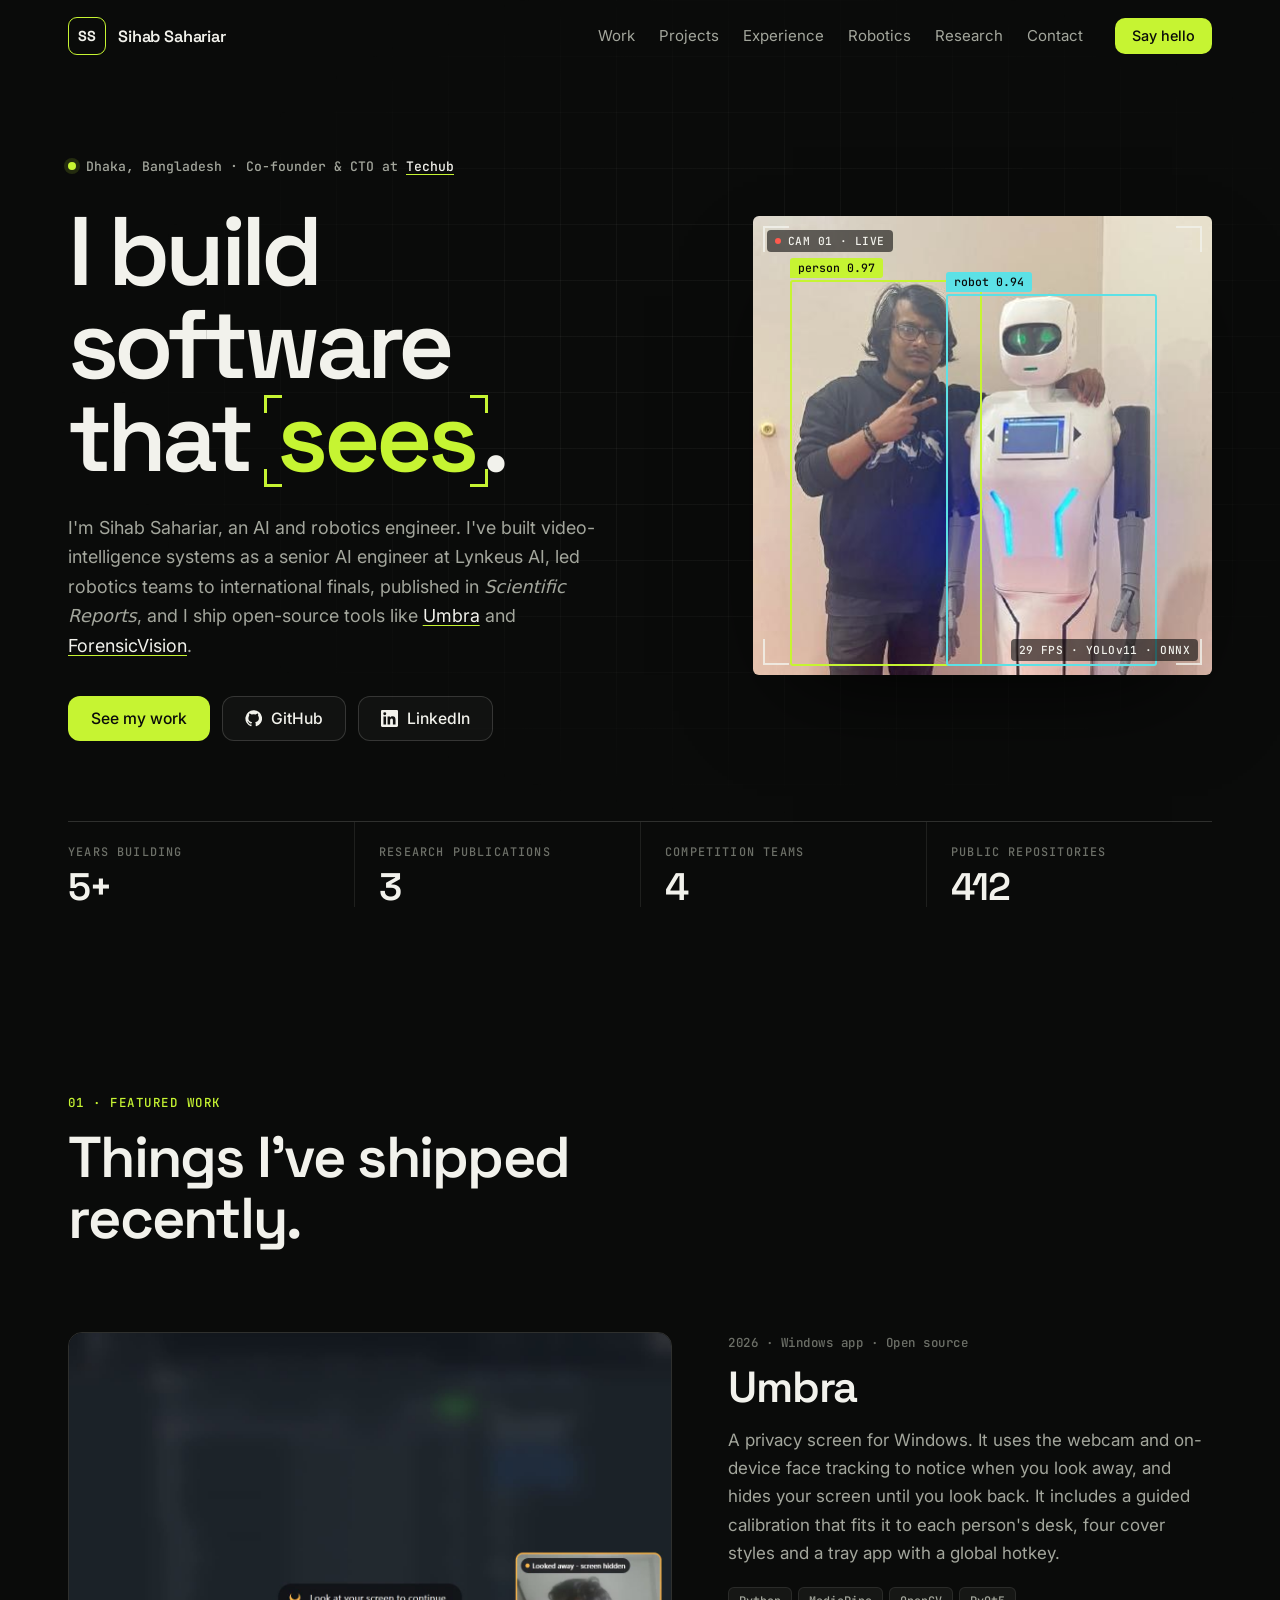
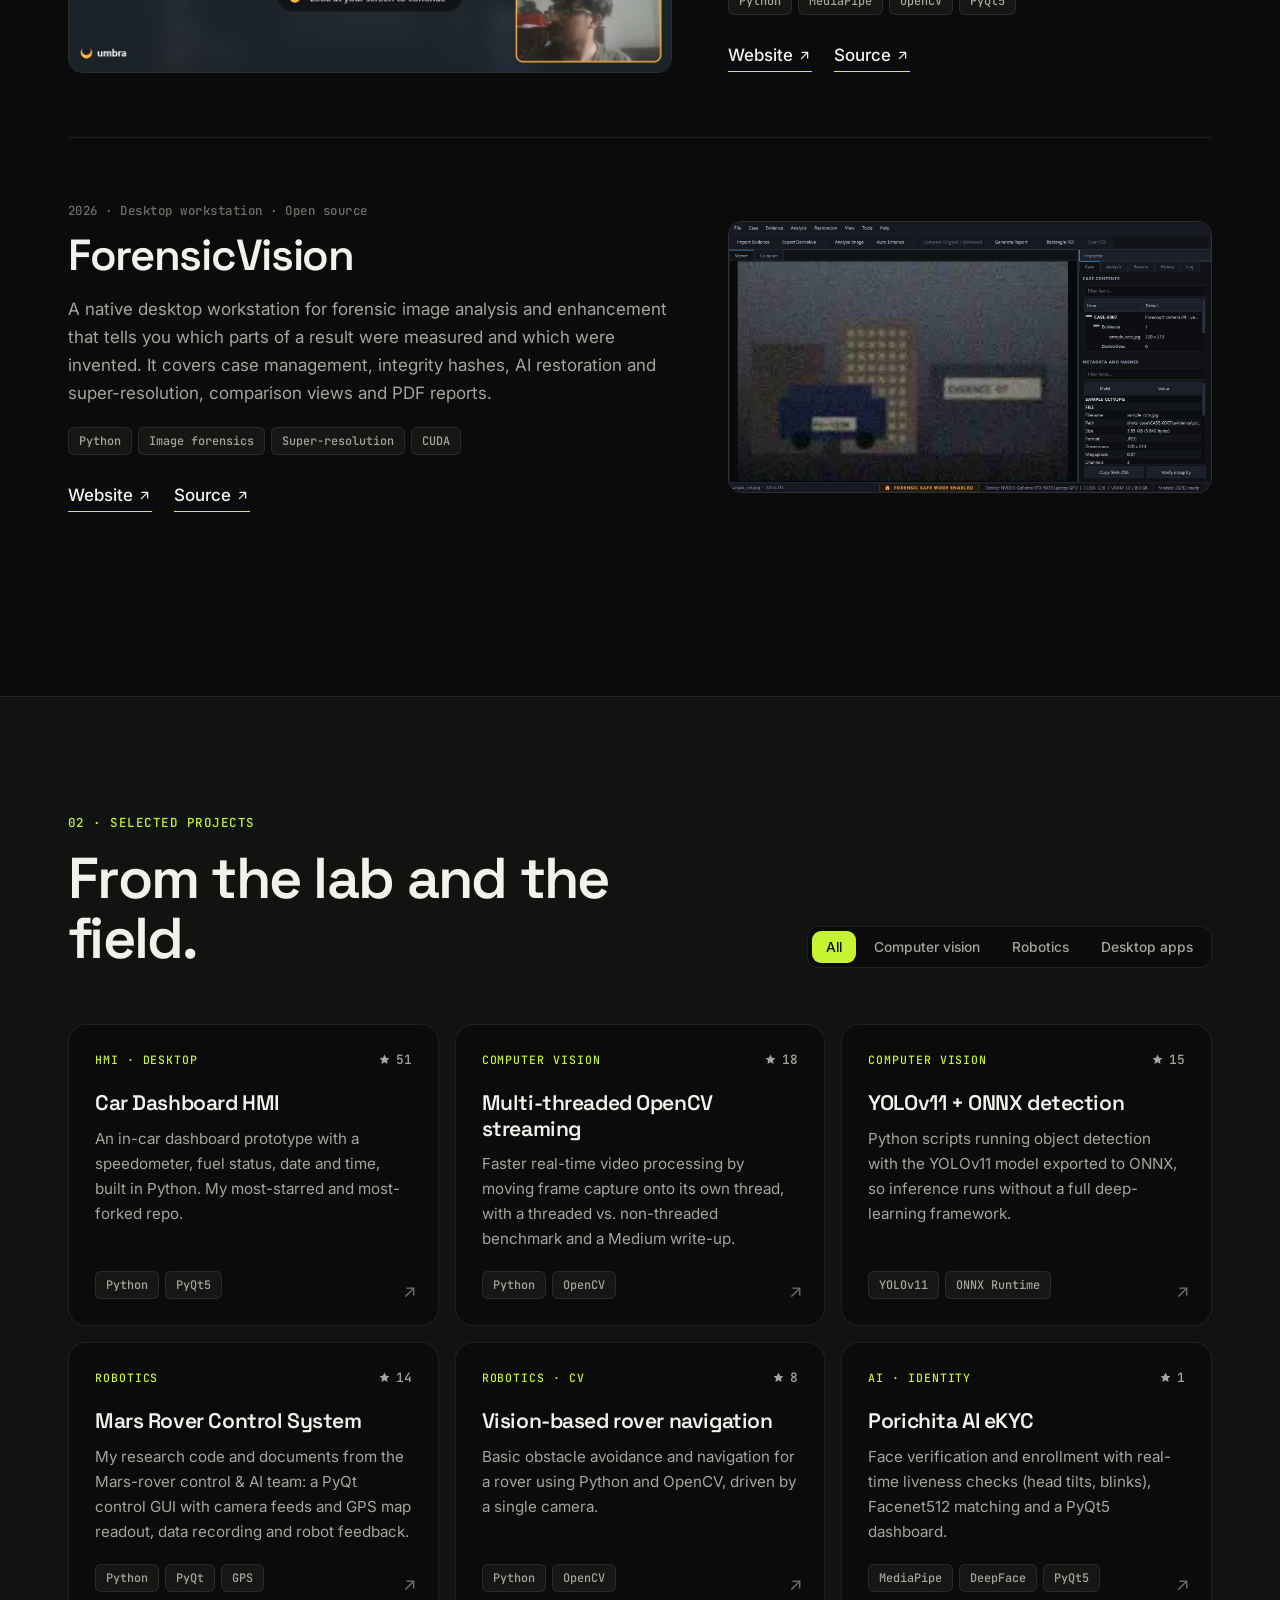
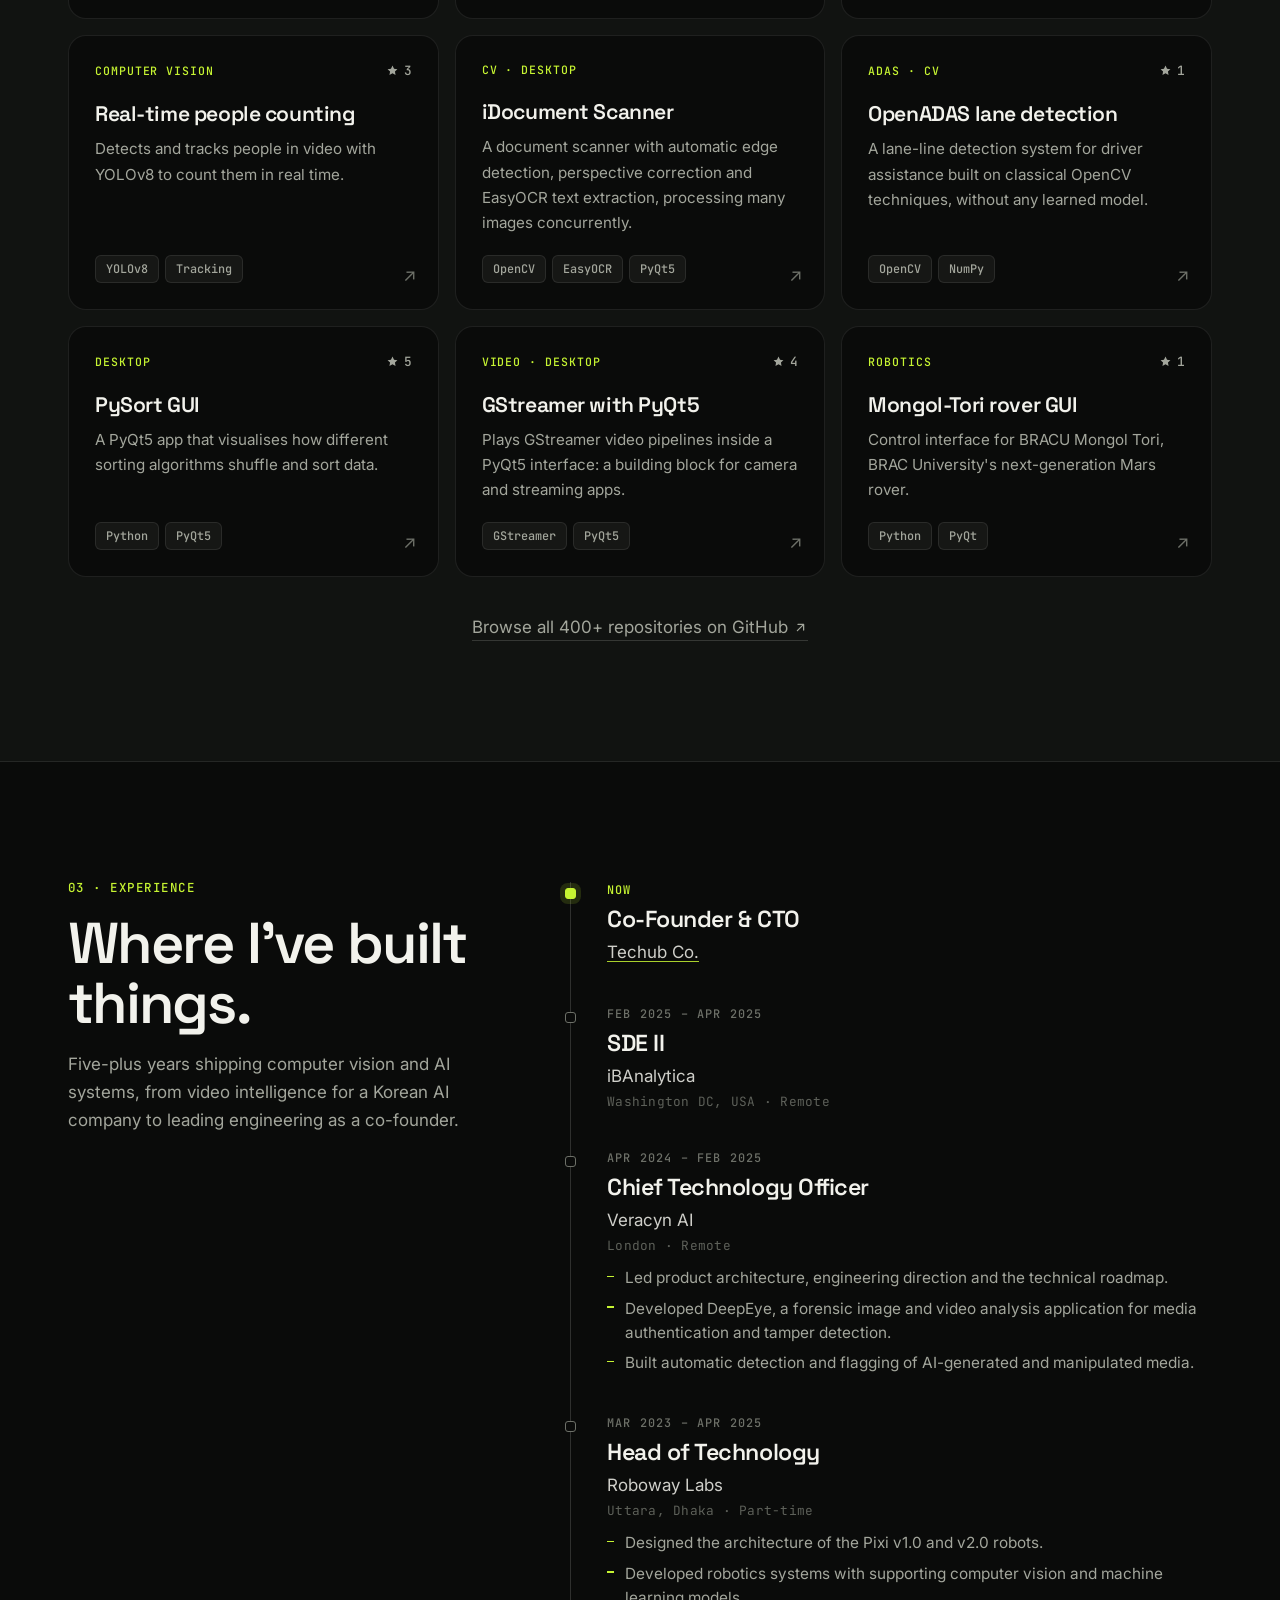
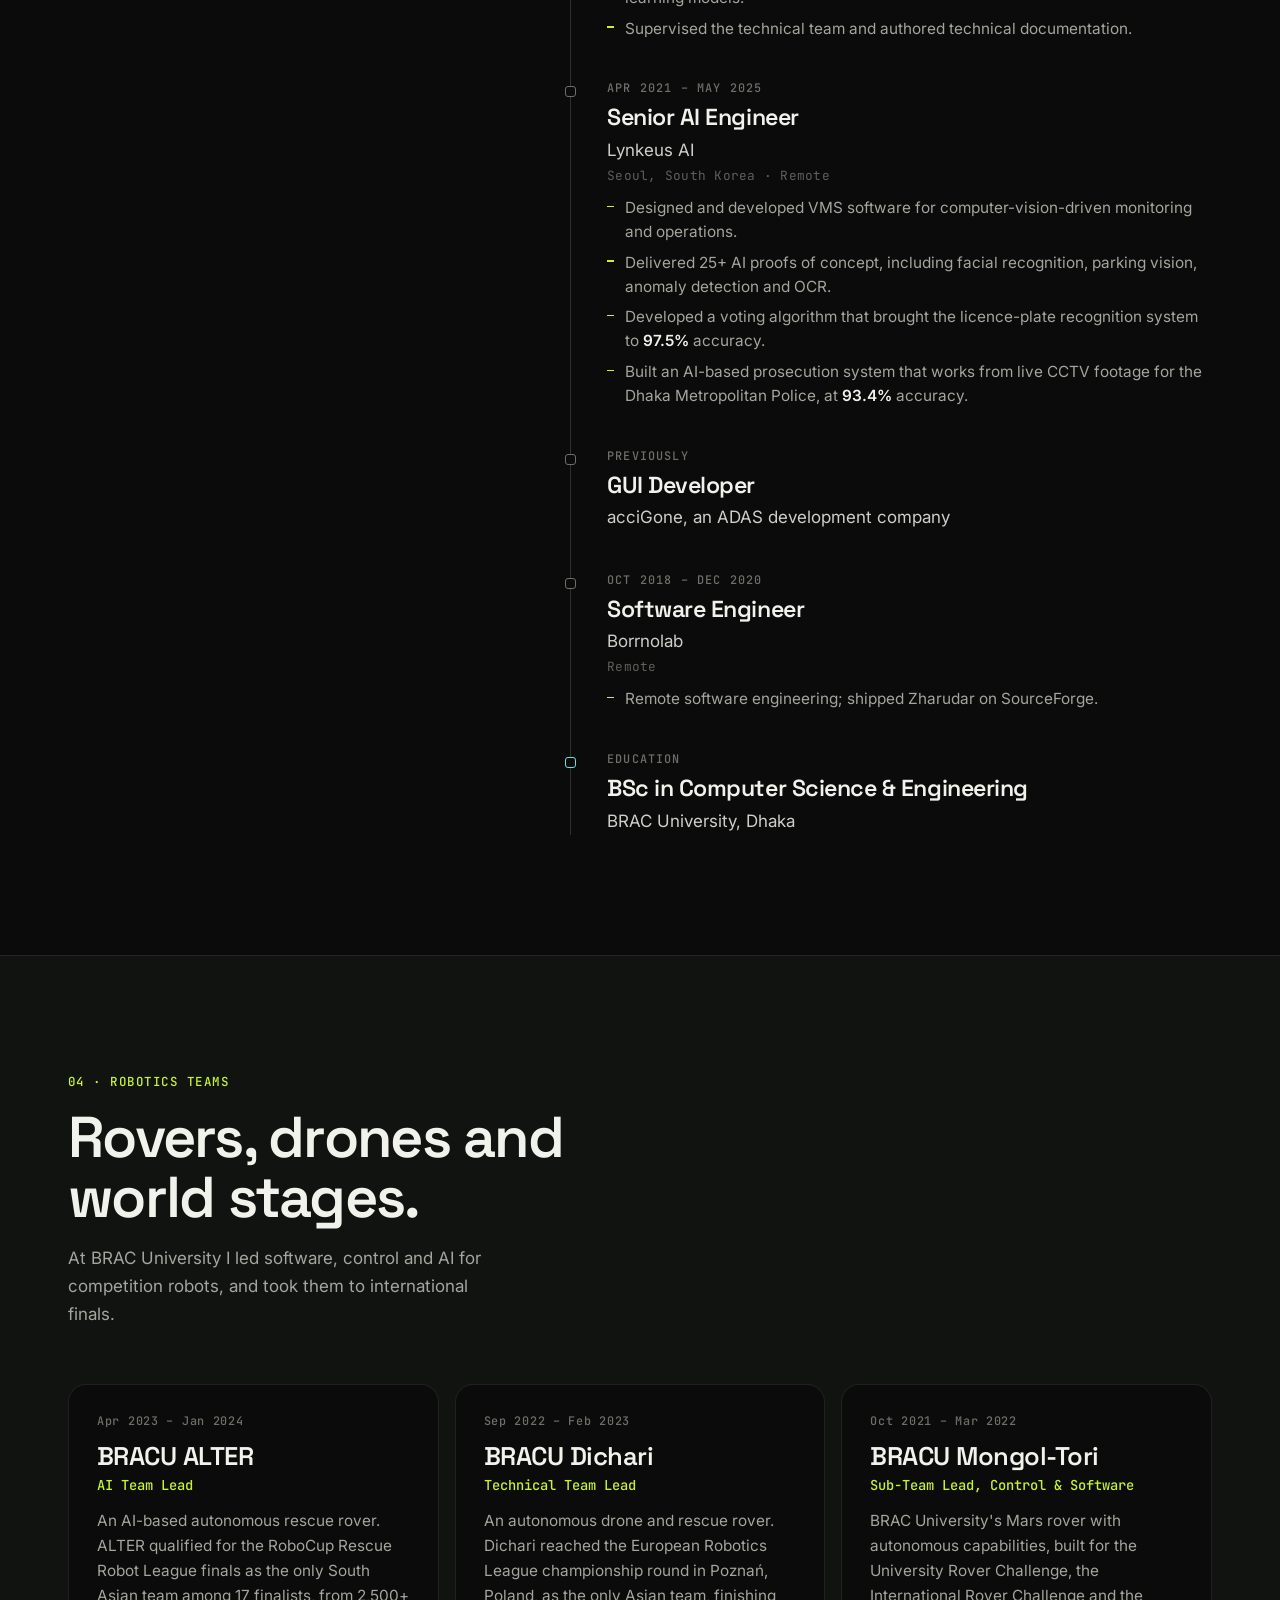
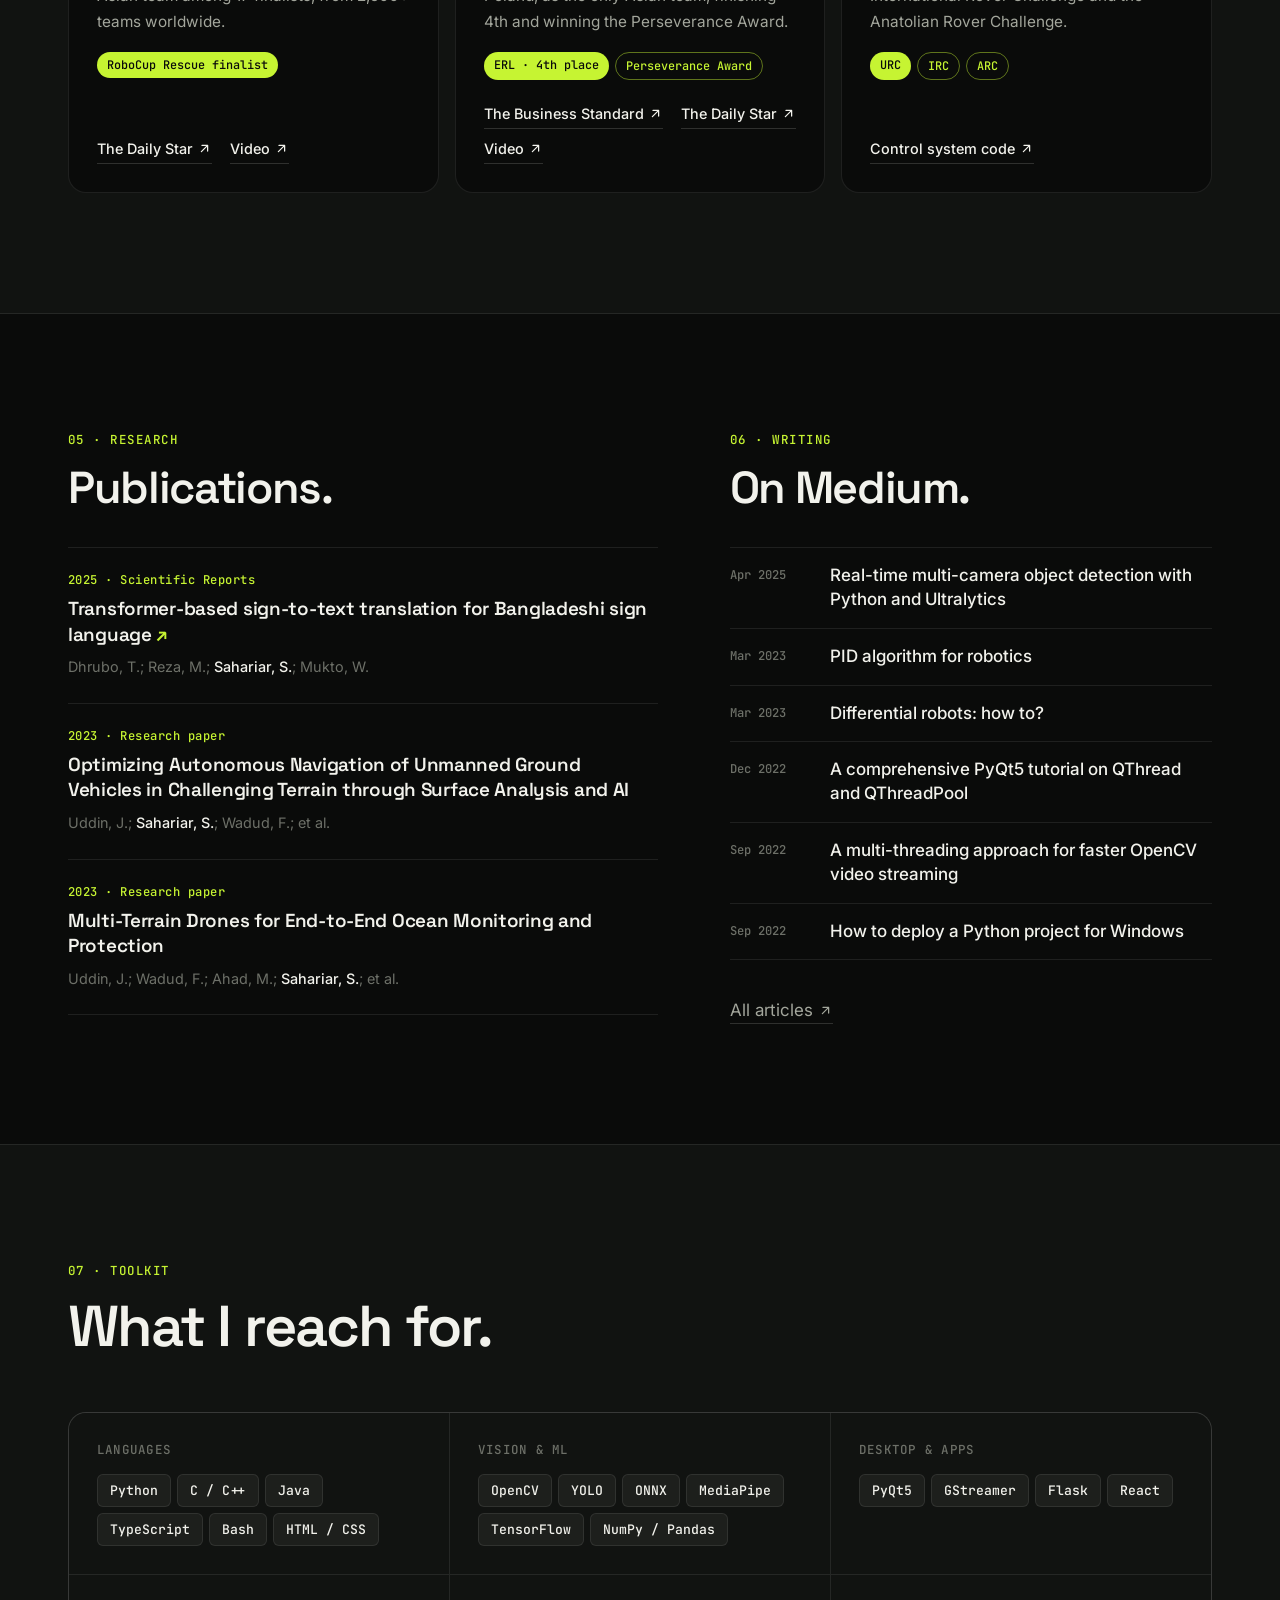
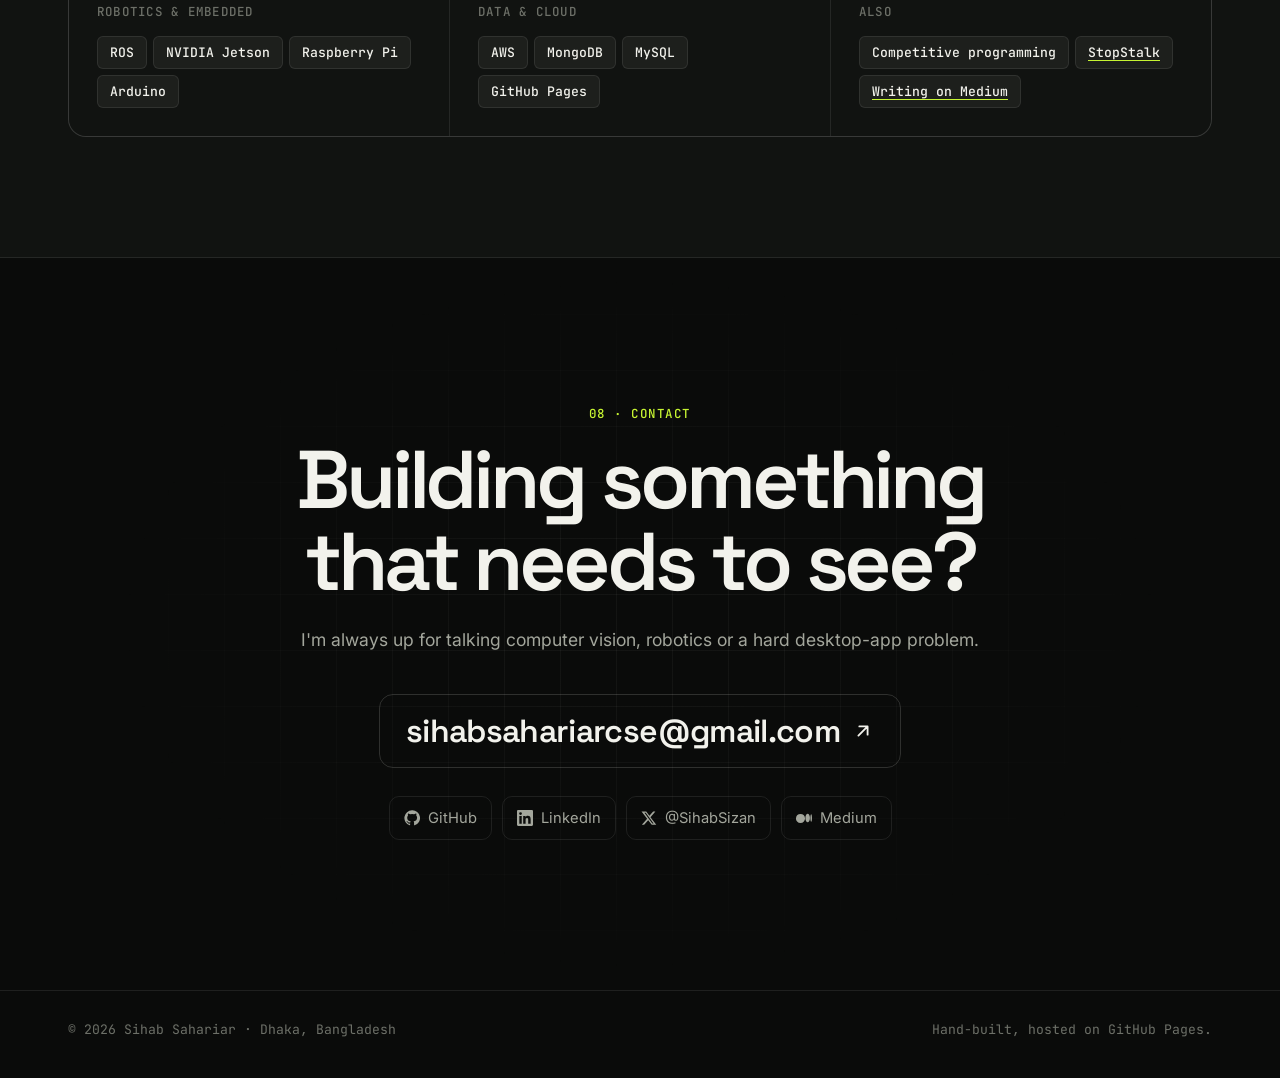
==== commit 0c74632b: "Portfolio: full dated experience, robotics teams with press, publications, Medium writing" ====
--- a/index.html
+++ b/index.html
@@ -4,7 +4,7 @@
   <meta charset="utf-8">
   <meta name="viewport" content="width=device-width, initial-scale=1">
   <title>Sihab Sahariar - Computer vision, robotics & desktop software</title>
-  <meta name="description" content="Sihab Sahariar is a software engineer from Dhaka building computer vision, robotics and desktop software. Co-founder & CTO at Techub, maker of Umbra and ForensicVision.">
+  <meta name="description" content="Sihab Sahariar is an AI and robotics engineer from Dhaka building computer vision, robotics and desktop software. Co-founder & CTO at Techub, maker of Umbra and ForensicVision.">
   <meta name="theme-color" content="#0A0B0A">
   <meta property="og:title" content="Sihab Sahariar - I build software that sees">
   <meta property="og:description" content="Computer vision, robotics and desktop software. Co-founder & CTO at Techub. Maker of Umbra and ForensicVision.">
@@ -36,6 +36,8 @@
       <a href="#work">Work</a>
       <a href="#projects">Projects</a>
       <a href="#experience">Experience</a>
+      <a href="#robotics">Robotics</a>
+      <a href="#research">Research</a>
       <a href="#contact">Contact</a>
     </nav>
     <a class="btn btn-lime btn-sm" href="mailto:sihabsahariarcse@gmail.com">Say hello</a>
@@ -51,7 +53,7 @@
     <div class="hero-copy">
       <p class="tag"><span class="rec"></span><span>Dhaka, Bangladesh · Co-founder &amp; CTO at <a href="https://techub.kr/">Techub</a></span></p>
       <h1>I build software<br>that <span class="sees">sees<span class="bracket" aria-hidden="true"></span></span>.</h1>
-      <p class="lede">I'm Sihab Sahariar, a software engineer working where computer vision, robotics and desktop apps meet. I've built Mars-rover control software, ADAS interfaces and real-time detection pipelines, and I ship open-source tools like <a href="https://sihabsahariar.github.io/Umbra/">Umbra</a> and <a href="https://sihabsahariar.github.io/ForensicVision/">ForensicVision</a>.</p>
+      <p class="lede">I'm Sihab Sahariar, an AI and robotics engineer. I've built video-intelligence systems as a senior AI engineer at Lynkeus AI, led robotics teams to international finals, published in <em>Scientific Reports</em>, and I ship open-source tools like <a href="https://sihabsahariar.github.io/Umbra/">Umbra</a> and <a href="https://sihabsahariar.github.io/ForensicVision/">ForensicVision</a>.</p>
       <div class="cta">
         <a class="btn btn-lime" href="#work">See my work</a>
         <a class="btn btn-ghost" href="https://github.com/SihabSahariar"><svg class="ico"><use href="#i-gh"/></svg>GitHub</a>
@@ -72,10 +74,10 @@
 
   <div class="wrap">
     <dl class="stats">
+      <div><dt>Years building</dt><dd>5+</dd></div>
+      <div><dt>Research publications</dt><dd>3</dd></div>
+      <div><dt>Competition teams</dt><dd>4</dd></div>
       <div><dt>Public repositories</dt><dd>412</dd></div>
-      <div><dt>On GitHub since</dt><dd>2015</dd></div>
-      <div><dt>Rover teams led</dt><dd>2</dd></div>
-      <div><dt>Focus</dt><dd class="small">CV · Robotics · Desktop</dd></div>
     </dl>
   </div>
 </section>
@@ -222,39 +224,60 @@
     <header class="sec-head sticky">
       <p class="kicker">03 · Experience</p>
       <h2>Where I've built things.</h2>
-      <p class="sec-sub">From university rover teams to leading engineering at a startup.</p>
+      <p class="sec-sub">Five-plus years shipping computer vision and AI systems, from video intelligence for a Korean AI company to leading engineering as a co-founder.</p>
     </header>
     <ol class="timeline">
       <li class="now">
         <p class="t-when">Now</p>
-        <h3>Co-founder &amp; CTO</h3>
-        <p class="t-org"><a href="https://techub.kr/">Techub</a></p>
-      </li>
-      <li>
-        <p class="t-when">Previously</p>
-        <h3>Senior Software Engineer (AI)</h3>
-        <p class="t-org">Lynkeus</p>
-      </li>
-      <li>
-        <p class="t-when">Previously</p>
-        <h3>Software Development Engineer</h3>
-        <p class="t-org">iBAnalytica</p>
-      </li>
-      <li>
-        <p class="t-when">University team</p>
-        <h3>Team Lead</h3>
-        <p class="t-org">BRACU DICHARI</p>
-        <p>Led the team, with a focus on rover control, AI and autonomy.</p>
-      </li>
-      <li>
-        <p class="t-when">University team</p>
-        <h3>Sub-Team Lead, Control &amp; Software</h3>
-        <p class="t-org">BRACU Mongol-Tori, BRAC University's Mars rover team</p>
+        <h3>Co-Founder &amp; CTO</h3>
+        <p class="t-org"><a href="https://techub.kr/">Techub Co.</a></p>
+      </li>
+      <li>
+        <p class="t-when">Feb 2025 – Apr 2025</p>
+        <h3>SDE II</h3>
+        <p class="t-org">iBAnalytica <span class="t-loc">Washington DC, USA · Remote</span></p>
+      </li>
+      <li>
+        <p class="t-when">Apr 2024 – Feb 2025</p>
+        <h3>Chief Technology Officer</h3>
+        <p class="t-org">Veracyn AI <span class="t-loc">London · Remote</span></p>
+        <ul class="t-list">
+          <li>Led product architecture, engineering direction and the technical roadmap.</li>
+          <li>Developed DeepEye, a forensic image and video analysis application for media authentication and tamper detection.</li>
+          <li>Built automatic detection and flagging of AI-generated and manipulated media.</li>
+        </ul>
+      </li>
+      <li>
+        <p class="t-when">Mar 2023 – Apr 2025</p>
+        <h3>Head of Technology</h3>
+        <p class="t-org">Roboway Labs <span class="t-loc">Uttara, Dhaka · Part-time</span></p>
+        <ul class="t-list">
+          <li>Designed the architecture of the Pixi v1.0 and v2.0 robots.</li>
+          <li>Developed robotics systems with supporting computer vision and machine learning models.</li>
+          <li>Supervised the technical team and authored technical documentation.</li>
+        </ul>
+      </li>
+      <li>
+        <p class="t-when">Apr 2021 – May 2025</p>
+        <h3>Senior AI Engineer</h3>
+        <p class="t-org">Lynkeus AI <span class="t-loc">Seoul, South Korea · Remote</span></p>
+        <ul class="t-list">
+          <li>Designed and developed VMS software for computer-vision-driven monitoring and operations.</li>
+          <li>Delivered 25+ AI proofs of concept, including facial recognition, parking vision, anomaly detection and OCR.</li>
+          <li>Developed a voting algorithm that brought the licence-plate recognition system to <strong>97.5%</strong> accuracy.</li>
+          <li>Built an AI-based prosecution system that works from live CCTV footage for the Dhaka Metropolitan Police, at <strong>93.4%</strong> accuracy.</li>
+        </ul>
       </li>
       <li>
         <p class="t-when">Previously</p>
         <h3>GUI Developer</h3>
         <p class="t-org">acciGone, an ADAS development company</p>
+      </li>
+      <li>
+        <p class="t-when">Oct 2018 – Dec 2020</p>
+        <h3>Software Engineer</h3>
+        <p class="t-org">Borrnolab <span class="t-loc">Remote</span></p>
+        <ul class="t-list"><li>Remote software engineering; shipped Zharudar on SourceForge.</li></ul>
       </li>
       <li class="edu">
         <p class="t-when">Education</p>
@@ -265,11 +288,101 @@
   </div>
 </section>
 
+<!-- ================================================================ ROBOTICS -->
+<section class="section alt" id="robotics">
+  <div class="wrap">
+    <header class="sec-head">
+      <p class="kicker">04 · Robotics teams</p>
+      <h2>Rovers, drones and world stages.</h2>
+      <p class="sec-sub">At BRAC University I led software, control and AI for competition robots, and took them to international finals.</p>
+    </header>
+    <div class="teams">
+      <article class="team">
+        <p class="team-when">Apr 2023 – Jan 2024</p>
+        <h3>BRACU ALTER</h3>
+        <p class="team-role">AI Team Lead</p>
+        <p>An AI-based autonomous rescue rover. ALTER qualified for the RoboCup Rescue Robot League finals as the only South Asian team among 17 finalists, from 2,500+ teams worldwide.</p>
+        <ul class="badges"><li>RoboCup Rescue finalist</li></ul>
+        <div class="press">
+          <a href="https://www.thedailystar.net/shout/news/brac-university-qualifies-robocup-rescue-robot-league-finals-3284801">The Daily Star <svg class="ico-s"><use href="#i-arrow"/></svg></a>
+          <a href="https://www.youtube.com/watch?v=FAMdFjuKT0E">Video <svg class="ico-s"><use href="#i-arrow"/></svg></a>
+        </div>
+      </article>
+      <article class="team">
+        <p class="team-when">Sep 2022 – Feb 2023</p>
+        <h3>BRACU Dichari</h3>
+        <p class="team-role">Technical Team Lead</p>
+        <p>An autonomous drone and rescue rover. Dichari reached the European Robotics League championship round in Poznań, Poland, as the only Asian team, finishing 4th and winning the Perseverance Award.</p>
+        <ul class="badges"><li>ERL · 4th place</li><li>Perseverance Award</li></ul>
+        <div class="press">
+          <a href="https://www.tbsnews.net/features/pursuit/bracu-dichari-bangladeshi-robotics-team-world-stage-479498">The Business Standard <svg class="ico-s"><use href="#i-arrow"/></svg></a>
+          <a href="https://www.thedailystar.net/tech-startup/news/team-brac-university-makes-it-the-top-5-the-european-robotics-league-3019991">The Daily Star <svg class="ico-s"><use href="#i-arrow"/></svg></a>
+          <a href="https://www.youtube.com/watch?v=RMAektkV7cI">Video <svg class="ico-s"><use href="#i-arrow"/></svg></a>
+        </div>
+      </article>
+      <article class="team">
+        <p class="team-when">Oct 2021 – Mar 2022</p>
+        <h3>BRACU Mongol-Tori</h3>
+        <p class="team-role">Sub-Team Lead, Control &amp; Software</p>
+        <p>BRAC University's Mars rover with autonomous capabilities, built for the University Rover Challenge, the International Rover Challenge and the Anatolian Rover Challenge.</p>
+        <ul class="badges"><li>URC</li><li>IRC</li><li>ARC</li></ul>
+        <div class="press">
+          <a href="https://github.com/SihabSahariar/Mars-Rover-Control-System">Control system code <svg class="ico-s"><use href="#i-arrow"/></svg></a>
+        </div>
+      </article>
+    </div>
+  </div>
+</section>
+
+<!-- ================================================================ RESEARCH + WRITING -->
+<section class="section" id="research">
+  <div class="wrap rw-grid">
+    <div>
+      <header class="sec-head">
+        <p class="kicker">05 · Research</p>
+        <h2>Publications.</h2>
+      </header>
+      <ol class="pubs">
+        <li>
+          <p class="pub-meta">2025 · <em>Scientific Reports</em></p>
+          <h3><a href="https://doi.org/10.1038/s41598-025-30856-y">Transformer-based sign-to-text translation for Bangladeshi sign language</a></h3>
+          <p class="pub-authors">Dhrubo, T.; Reza, M.; <strong>Sahariar, S.</strong>; Mukto, W.</p>
+        </li>
+        <li>
+          <p class="pub-meta">2023 · Research paper</p>
+          <h3>Optimizing Autonomous Navigation of Unmanned Ground Vehicles in Challenging Terrain through Surface Analysis and AI</h3>
+          <p class="pub-authors">Uddin, J.; <strong>Sahariar, S.</strong>; Wadud, F.; et al.</p>
+        </li>
+        <li>
+          <p class="pub-meta">2023 · Research paper</p>
+          <h3>Multi-Terrain Drones for End-to-End Ocean Monitoring and Protection</h3>
+          <p class="pub-authors">Uddin, J.; Wadud, F.; Ahad, M.; <strong>Sahariar, S.</strong>; et al.</p>
+        </li>
+      </ol>
+    </div>
+    <div>
+      <header class="sec-head">
+        <p class="kicker">06 · Writing</p>
+        <h2>On Medium.</h2>
+      </header>
+      <ul class="posts">
+        <li><a href="https://sihabsahariar.medium.com/level-up-your-rt-vision-expertise-real-time-multi-camera-object-detection-with-python-and-5f2070d46d72"><span class="post-date">Apr 2025</span><span class="post-title">Real-time multi-camera object detection with Python and Ultralytics</span></a></li>
+        <li><a href="https://sihabsahariar.medium.com/pid-algorithm-for-robotics-90eb3940822a"><span class="post-date">Mar 2023</span><span class="post-title">PID algorithm for robotics</span></a></li>
+        <li><a href="https://sihabsahariar.medium.com/differential-robots-how-to-10d03450a986"><span class="post-date">Mar 2023</span><span class="post-title">Differential robots: how to?</span></a></li>
+        <li><a href="https://sihabsahariar.medium.com/a-comprehensive-pyqt5-tutorial-on-qthread-and-qthreadpool-66aa5b768496"><span class="post-date">Dec 2022</span><span class="post-title">A comprehensive PyQt5 tutorial on QThread and QThreadPool</span></a></li>
+        <li><a href="https://sihabsahariar.medium.com/a-multi-threading-approach-for-faster-opencv-video-streaming-in-python-7324f11dbd2f"><span class="post-date">Sep 2022</span><span class="post-title">A multi-threading approach for faster OpenCV video streaming</span></a></li>
+        <li><a href="https://sihabsahariar.medium.com/how-to-deploy-a-python-project-for-windows-dc01fe46ea29"><span class="post-date">Sep 2022</span><span class="post-title">How to deploy a Python project for Windows</span></a></li>
+      </ul>
+      <p class="more left"><a href="https://sihabsahariar.medium.com/">All articles <svg class="ico-s"><use href="#i-arrow"/></svg></a></p>
+    </div>
+  </div>
+</section>
+
 <!-- ================================================================ TOOLKIT -->
 <section class="section alt" id="toolkit">
   <div class="wrap">
     <header class="sec-head">
-      <p class="kicker">04 · Toolkit</p>
+      <p class="kicker">07 · Toolkit</p>
       <h2>What I reach for.</h2>
     </header>
     <div class="tools">
@@ -287,7 +400,7 @@
 <section class="contact" id="contact">
   <div class="grid-bg" aria-hidden="true"></div>
   <div class="wrap contact-inner">
-    <p class="kicker">05 · Contact</p>
+    <p class="kicker">08 · Contact</p>
     <h2>Building something<br class="br-lg"> that needs to see?</h2>
     <p>I'm always up for talking computer vision, robotics or a hard desktop-app problem.</p>
     <a class="mail" href="mailto:sihabsahariarcse@gmail.com">sihabsahariarcse@gmail.com<svg class="ico-s"><use href="#i-arrow"/></svg></a>
--- a/style.css
+++ b/style.css
@@ -53,7 +53,7 @@
 .logo-box { position: relative; display: grid; place-items: center; width: 38px; height: 38px; font: 700 .9rem var(--display); letter-spacing: 0;
   border: 1.5px solid var(--lime); border-radius: 9px; color: var(--text); }
 .logo-name { font: 600 1.02rem var(--display); letter-spacing: -0.01em; }
-.nav-links { display: flex; gap: 28px; margin-left: auto; }
+.nav-links { display: flex; gap: 24px; margin-left: auto; }
 .nav-links a { text-decoration: none; color: var(--muted); font-size: .94rem; transition: color .2s; }
 .nav-links a:hover { color: var(--text); }
 
@@ -171,17 +171,17 @@
 .exp-grid { display: grid; grid-template-columns: .8fr 1.2fr; gap: 64px; align-items: start; }
 .sec-head.sticky { position: sticky; top: 110px; margin-bottom: 0; }
 .timeline { position: relative; border-left: 1px solid var(--line-2); margin-left: 6px; }
-.timeline li { position: relative; padding: 0 0 40px 36px; }
-.timeline li:last-child { padding-bottom: 0; }
-.timeline li::before { content: ""; position: absolute; left: -6px; top: 6px; width: 11px; height: 11px; border-radius: 3px; background: var(--bg); border: 1.5px solid var(--dim); }
-.timeline li.now::before { border-color: var(--lime); background: var(--lime); box-shadow: 0 0 0 5px var(--lime-dim); }
-.timeline li.edu::before { border-color: var(--cyan); }
+.timeline > li { position: relative; padding: 0 0 40px 36px; }
+.timeline > li:last-child { padding-bottom: 0; }
+.timeline > li::before { content: ""; position: absolute; left: -6px; top: 6px; width: 11px; height: 11px; border-radius: 3px; background: var(--bg); border: 1.5px solid var(--dim); }
+.timeline > li.now::before { border-color: var(--lime); background: var(--lime); box-shadow: 0 0 0 5px var(--lime-dim); }
+.timeline > li.edu::before { border-color: var(--cyan); }
 .t-when { font: 500 .74rem var(--mono); color: var(--dim); text-transform: uppercase; letter-spacing: .1em; margin-bottom: 8px; }
-.timeline li.now .t-when { color: var(--lime); }
+.timeline > li.now .t-when { color: var(--lime); }
 .timeline h3 { font-size: 1.45rem; letter-spacing: -0.02em; line-height: 1.2; }
 .t-org { color: var(--text); opacity: .85; margin-top: 4px; }
 .t-org a { text-decoration-color: var(--lime); text-underline-offset: 3px; }
-.timeline li > p:not(.t-when):not(.t-org) { color: var(--muted); margin-top: 8px; font-size: .96rem; }
+.timeline > li > p:not(.t-when):not(.t-org) { color: var(--muted); margin-top: 8px; font-size: .96rem; }
 
 /* toolkit */
 .tools { display: grid; grid-template-columns: repeat(3, 1fr); gap: 1px; background: var(--line); border: 1px solid var(--line); border-radius: var(--r); overflow: hidden; }
@@ -208,6 +208,49 @@
 .footer { border-top: 1px solid var(--line); padding: 30px 0 40px; }
 .footer-inner { display: flex; justify-content: space-between; gap: 16px; flex-wrap: wrap; font: 400 .82rem var(--mono); color: var(--dim); }
 
+
+/* experience details */
+.t-loc { display: block; font: 400 .8rem var(--mono); color: var(--dim); margin-top: 3px; letter-spacing: .02em; }
+.t-list { margin-top: 12px; display: grid; gap: 7px; }
+.t-list li { position: relative; padding-left: 18px; color: var(--muted); font-size: .96rem; line-height: 1.55; }
+.t-list li::before { content: ""; position: absolute; left: 0; top: .62em; width: 7px; height: 1.5px; background: var(--lime); }
+.t-list strong { color: var(--text); font-weight: 600; }
+
+/* robotics teams */
+.teams { display: grid; grid-template-columns: repeat(3, 1fr); gap: 16px; }
+.team { display: flex; flex-direction: column; padding: 28px; border-radius: var(--r); background: var(--bg); border: 1px solid var(--line); }
+.team-when { font: 500 .74rem var(--mono); color: var(--dim); letter-spacing: .06em; margin-bottom: 14px; }
+.team h3 { font-size: 1.6rem; letter-spacing: -0.02em; }
+.team-role { color: var(--lime); font: 500 .86rem var(--mono); margin-top: 6px; margin-bottom: 14px; }
+.team > p:not(.team-when):not(.team-role) { color: var(--muted); font-size: .96rem; }
+.badges { display: flex; flex-wrap: wrap; gap: 6px; margin-top: 18px; }
+.badges li { font: 500 .74rem var(--mono); padding: 5px 10px; border-radius: 999px; color: var(--bg); background: var(--lime); }
+.badges li + li { background: transparent; color: var(--lime); border: 1px solid rgba(198, 244, 50, .45); }
+.press { display: flex; flex-wrap: wrap; gap: 8px 18px; margin-top: auto; padding-top: 22px; }
+.press a { font-size: .9rem; font-weight: 500; text-decoration: none; border-bottom: 1px solid var(--line-2); padding-bottom: 2px; transition: color .2s, border-color .2s; }
+.press a:hover { color: var(--lime); border-color: var(--lime); }
+
+/* research + writing */
+.rw-grid { display: grid; grid-template-columns: 1.1fr .9fr; gap: 72px; }
+.rw-grid .sec-head { margin-bottom: 36px; }
+.rw-grid .sec-head h2 { font-size: clamp(2rem, 3.6vw, 2.8rem); }
+.pubs { counter-reset: pub; display: grid; gap: 0; border-top: 1px solid var(--line); }
+.pubs li { padding: 24px 0; border-bottom: 1px solid var(--line); }
+.pub-meta { font: 500 .76rem var(--mono); color: var(--lime); letter-spacing: .04em; margin-bottom: 8px; }
+.pub-meta em { font-style: normal; }
+.pubs h3 { font-size: 1.18rem; line-height: 1.35; letter-spacing: -0.015em; }
+.pubs h3 a { text-decoration: none; background: linear-gradient(var(--lime), var(--lime)) left bottom / 0 1px no-repeat; transition: background-size .3s var(--ease); }
+.pubs h3 a:hover { background-size: 100% 1px; }
+.pubs h3 a::after { content: " ↗"; color: var(--lime); }
+.pub-authors { color: var(--dim); font-size: .9rem; margin-top: 8px; }
+.pub-authors strong { color: var(--text); font-weight: 500; }
+.posts { border-top: 1px solid var(--line); }
+.posts a { display: grid; grid-template-columns: 84px 1fr; gap: 16px; padding: 16px 0; border-bottom: 1px solid var(--line); text-decoration: none; transition: color .2s, padding .25s var(--ease); }
+.posts a:hover { color: var(--lime); padding-left: 6px; }
+.post-date { font: 500 .76rem var(--mono); color: var(--dim); padding-top: 3px; }
+.post-title { font-weight: 500; line-height: 1.4; }
+.more.left { text-align: left; }
+
 /* reveal */
 .reveal { opacity: 0; transform: translateY(24px); transition: opacity .8s var(--ease), transform .8s var(--ease); }
 .reveal.in { opacity: 1; transform: none; }
@@ -222,6 +265,8 @@
   .exp-grid { grid-template-columns: 1fr; gap: 40px; }
   .sec-head.sticky { position: static; }
   .tools { grid-template-columns: repeat(2, 1fr); }
+  .teams { grid-template-columns: 1fr; }
+  .rw-grid { grid-template-columns: 1fr; gap: 56px; }
   .stats { grid-template-columns: repeat(2, 1fr); }
   .stats > div:nth-child(3) { padding-left: 0; border-left: 0; }
   .stats > div:nth-child(n+3) { border-top: 1px solid var(--line); margin-top: 22px; }
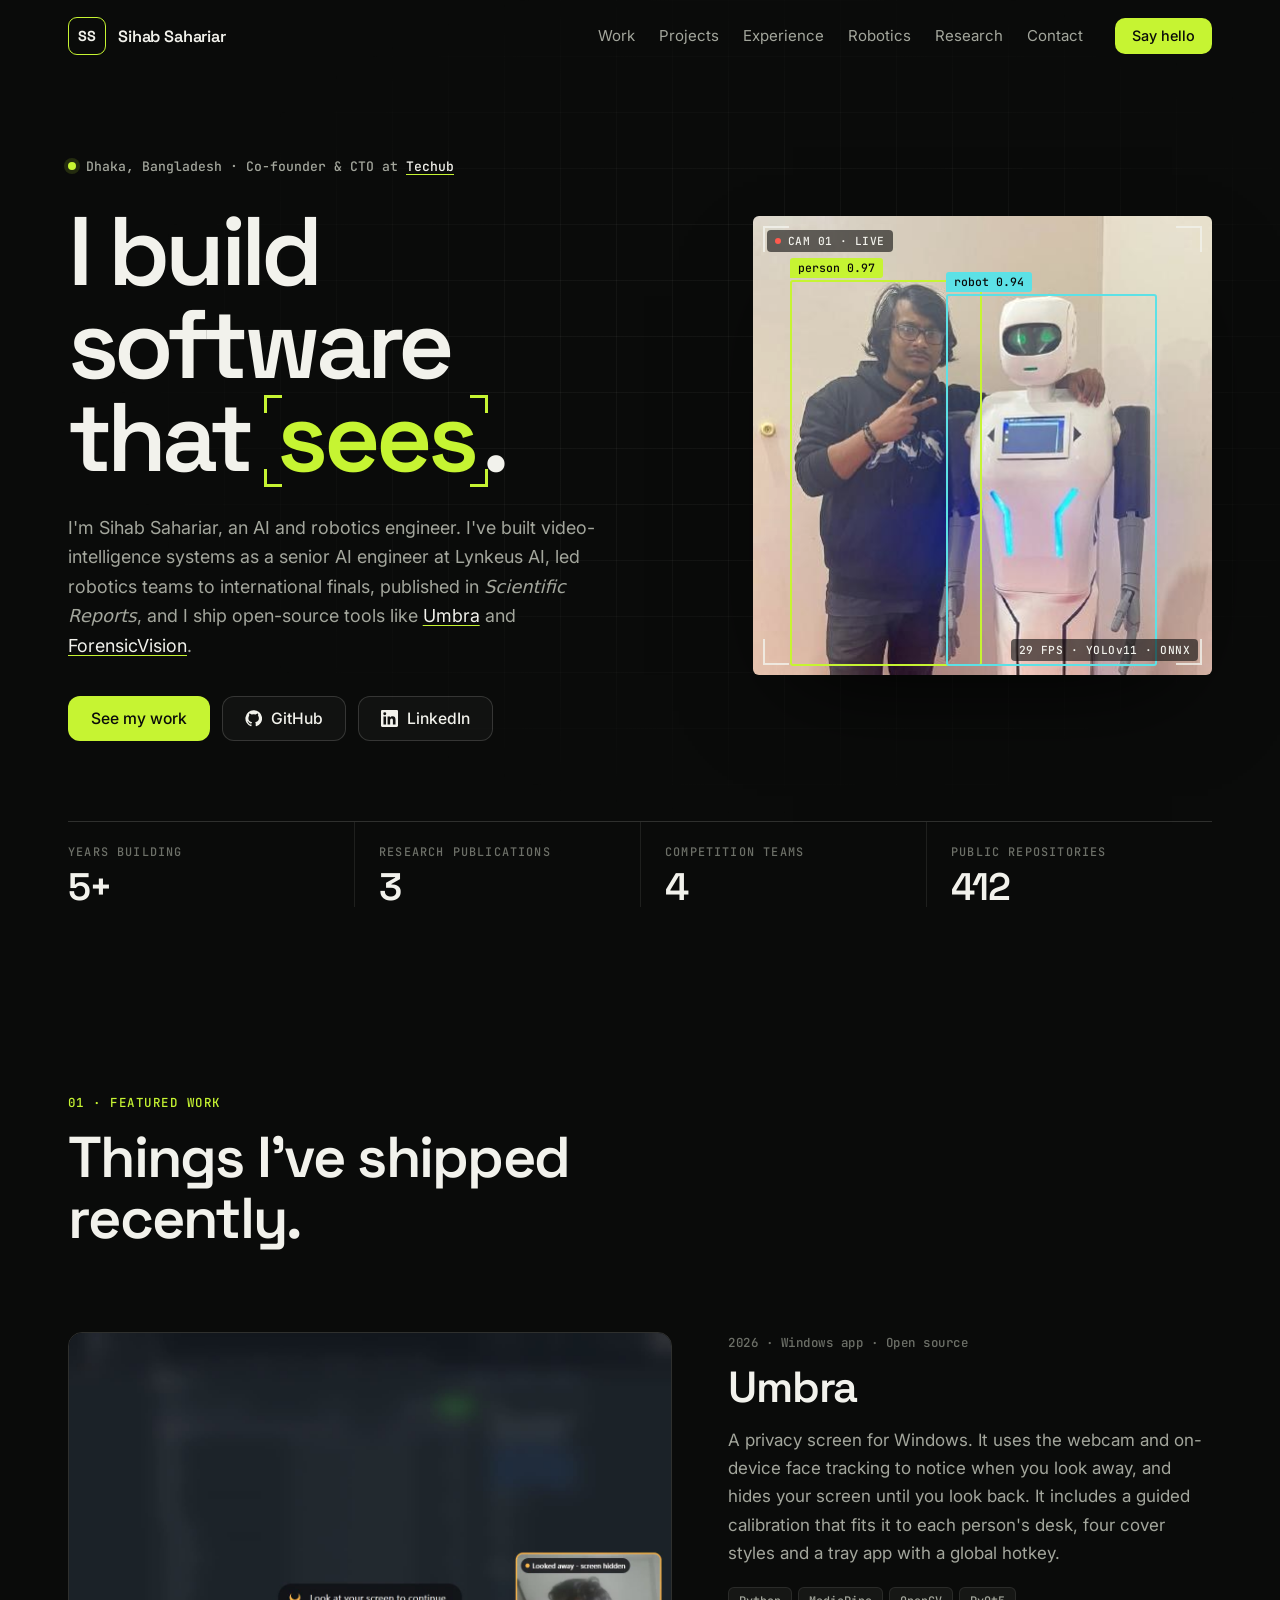
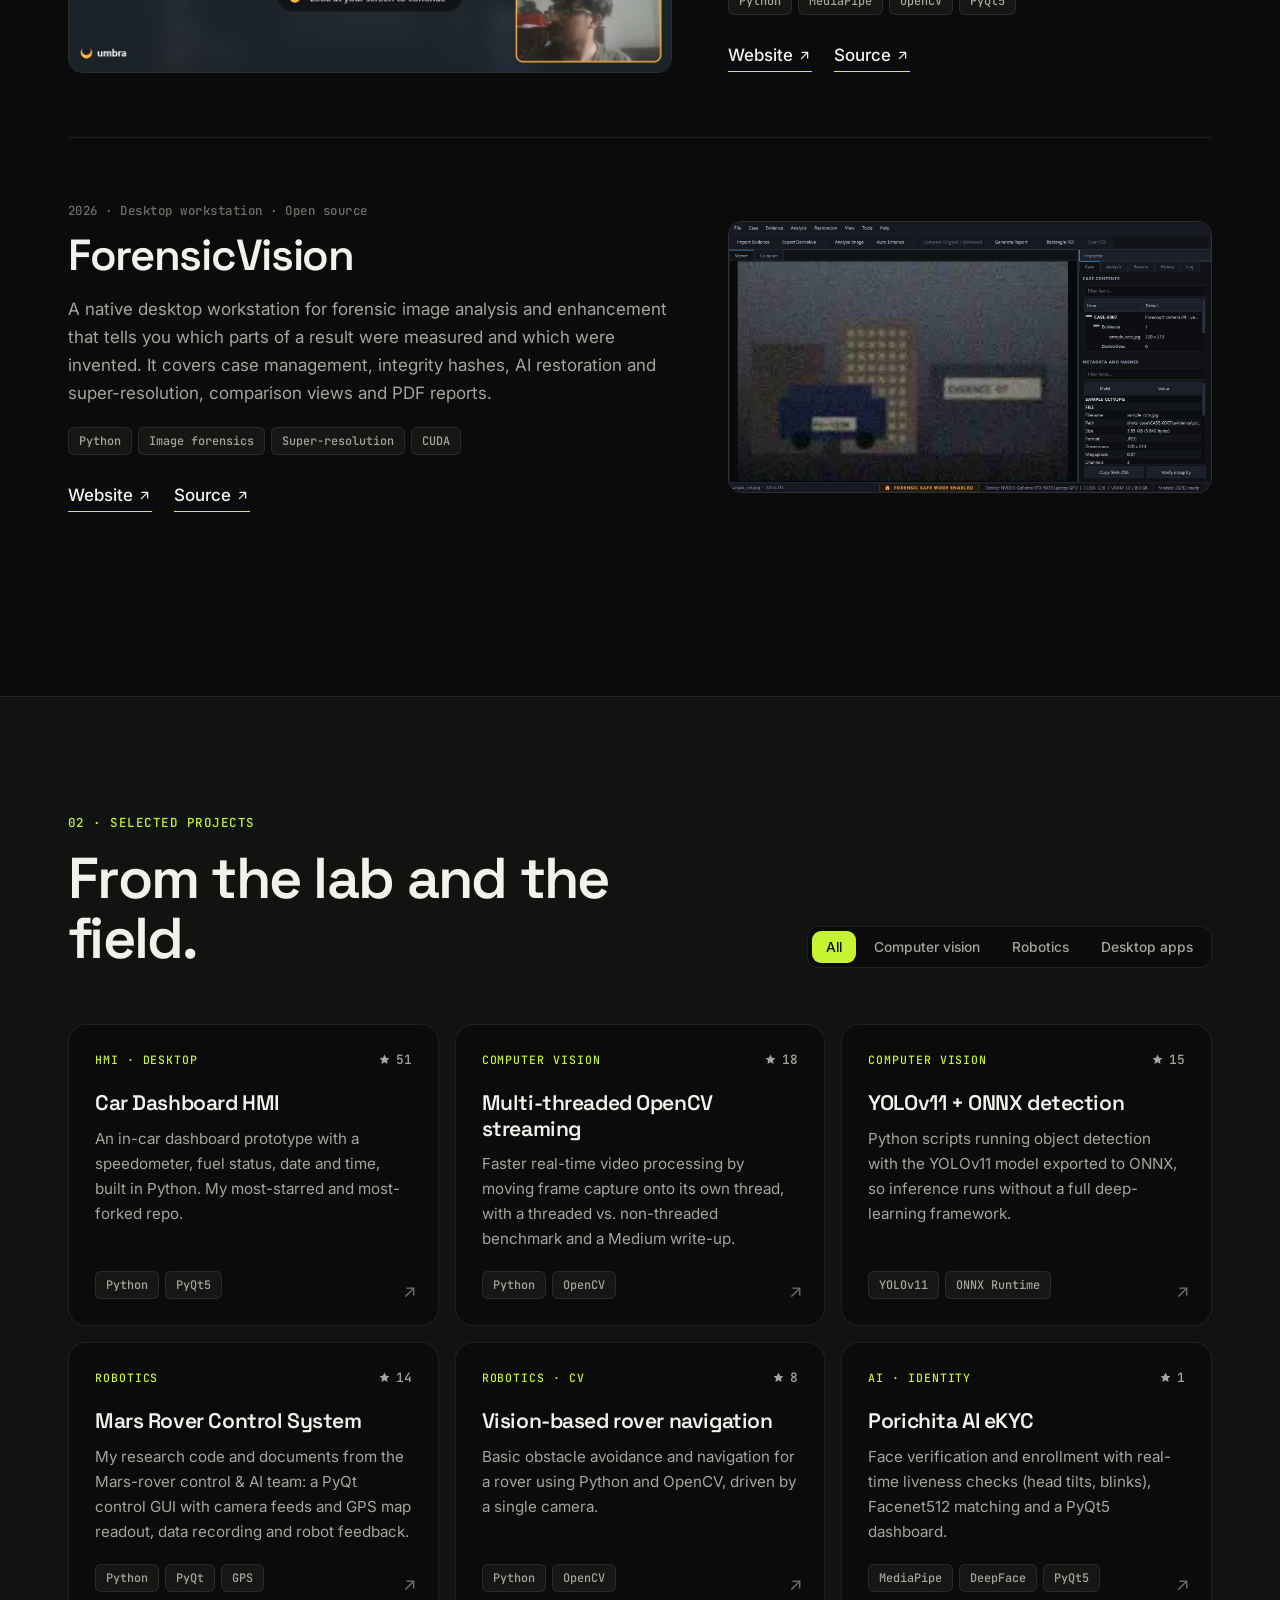
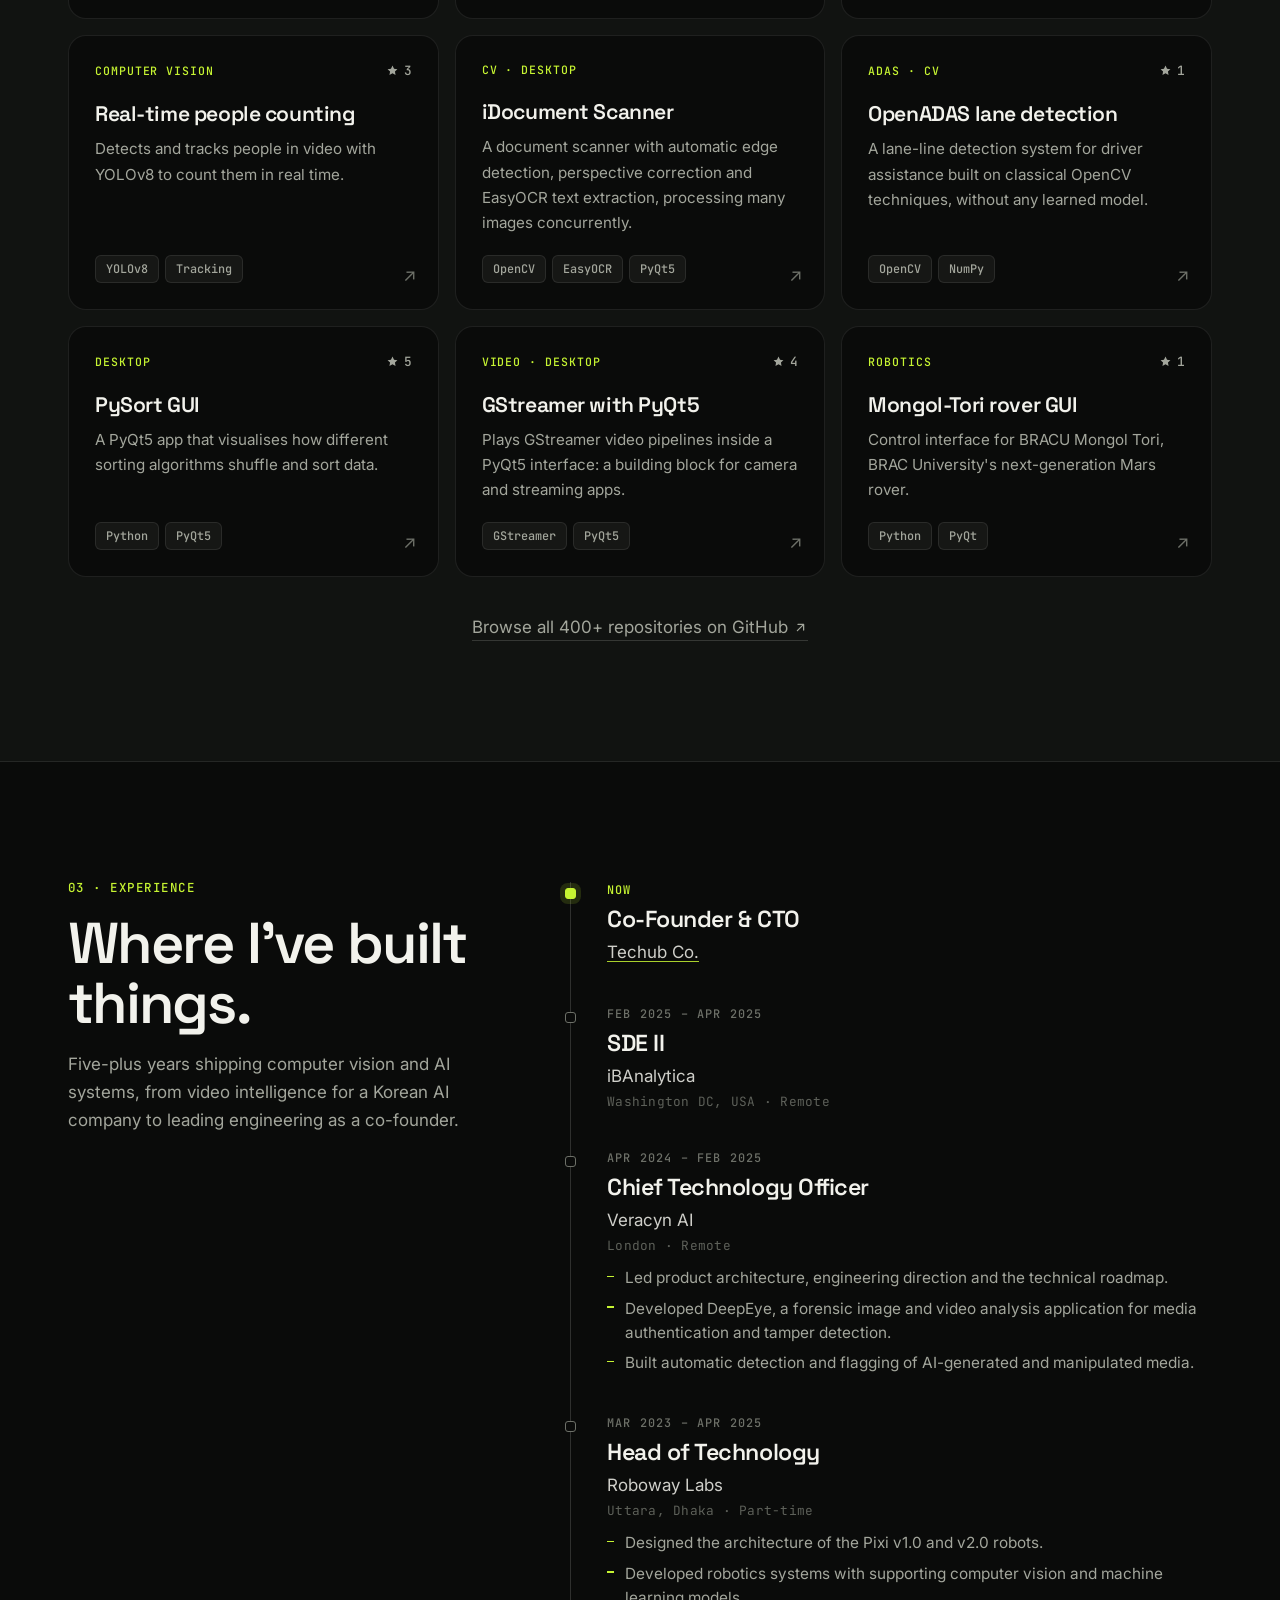
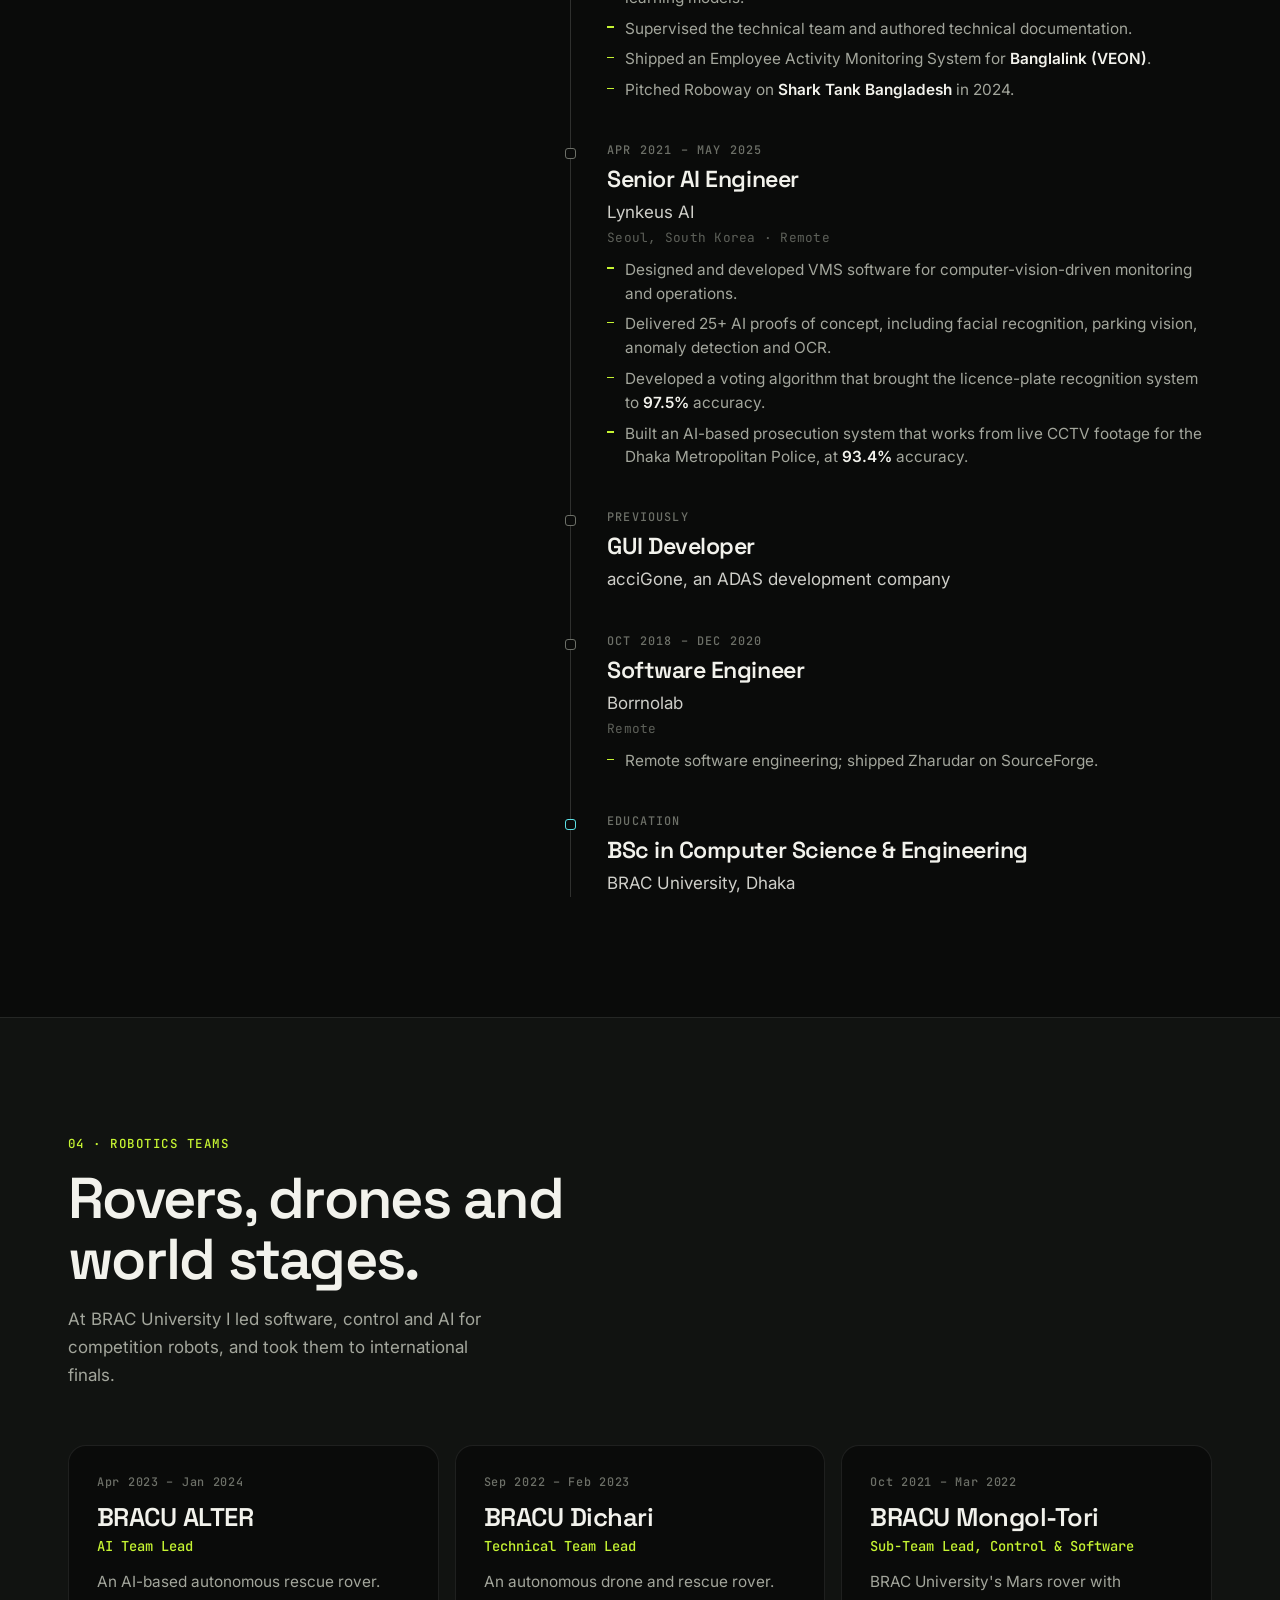
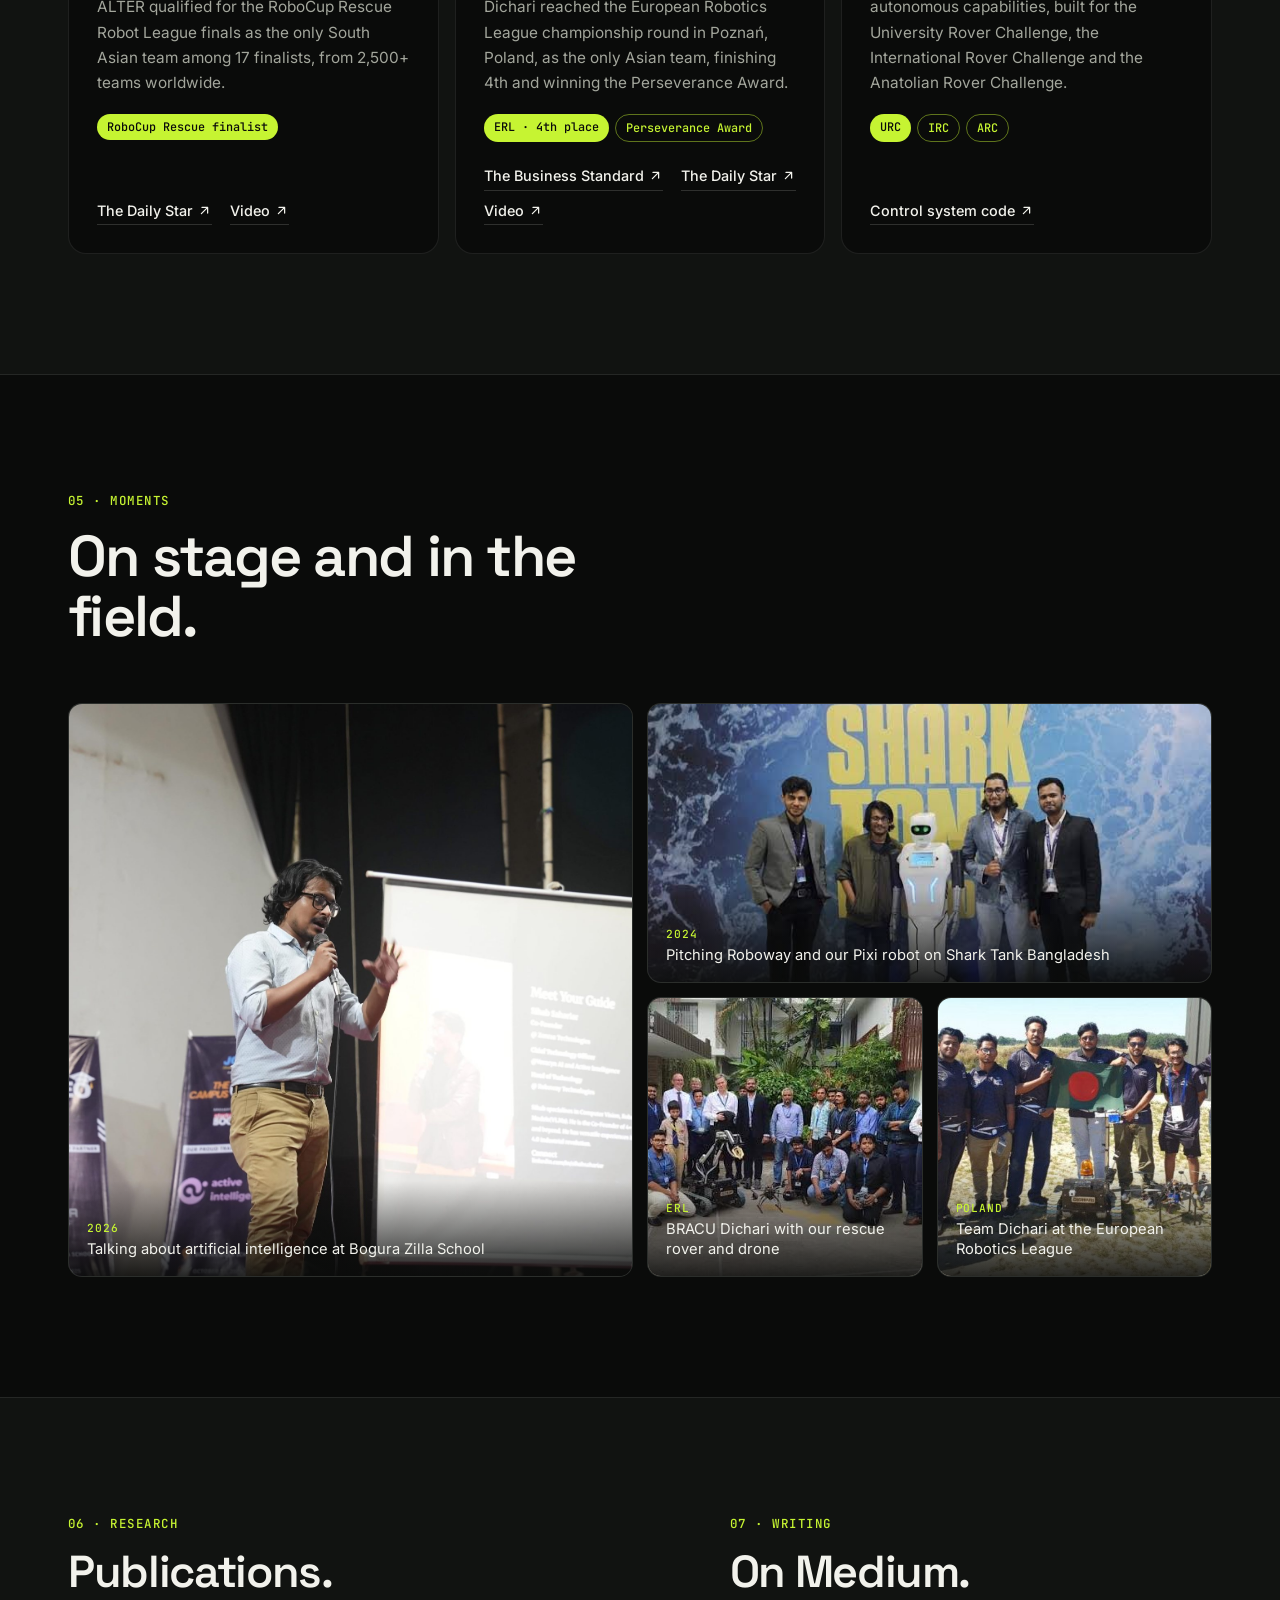
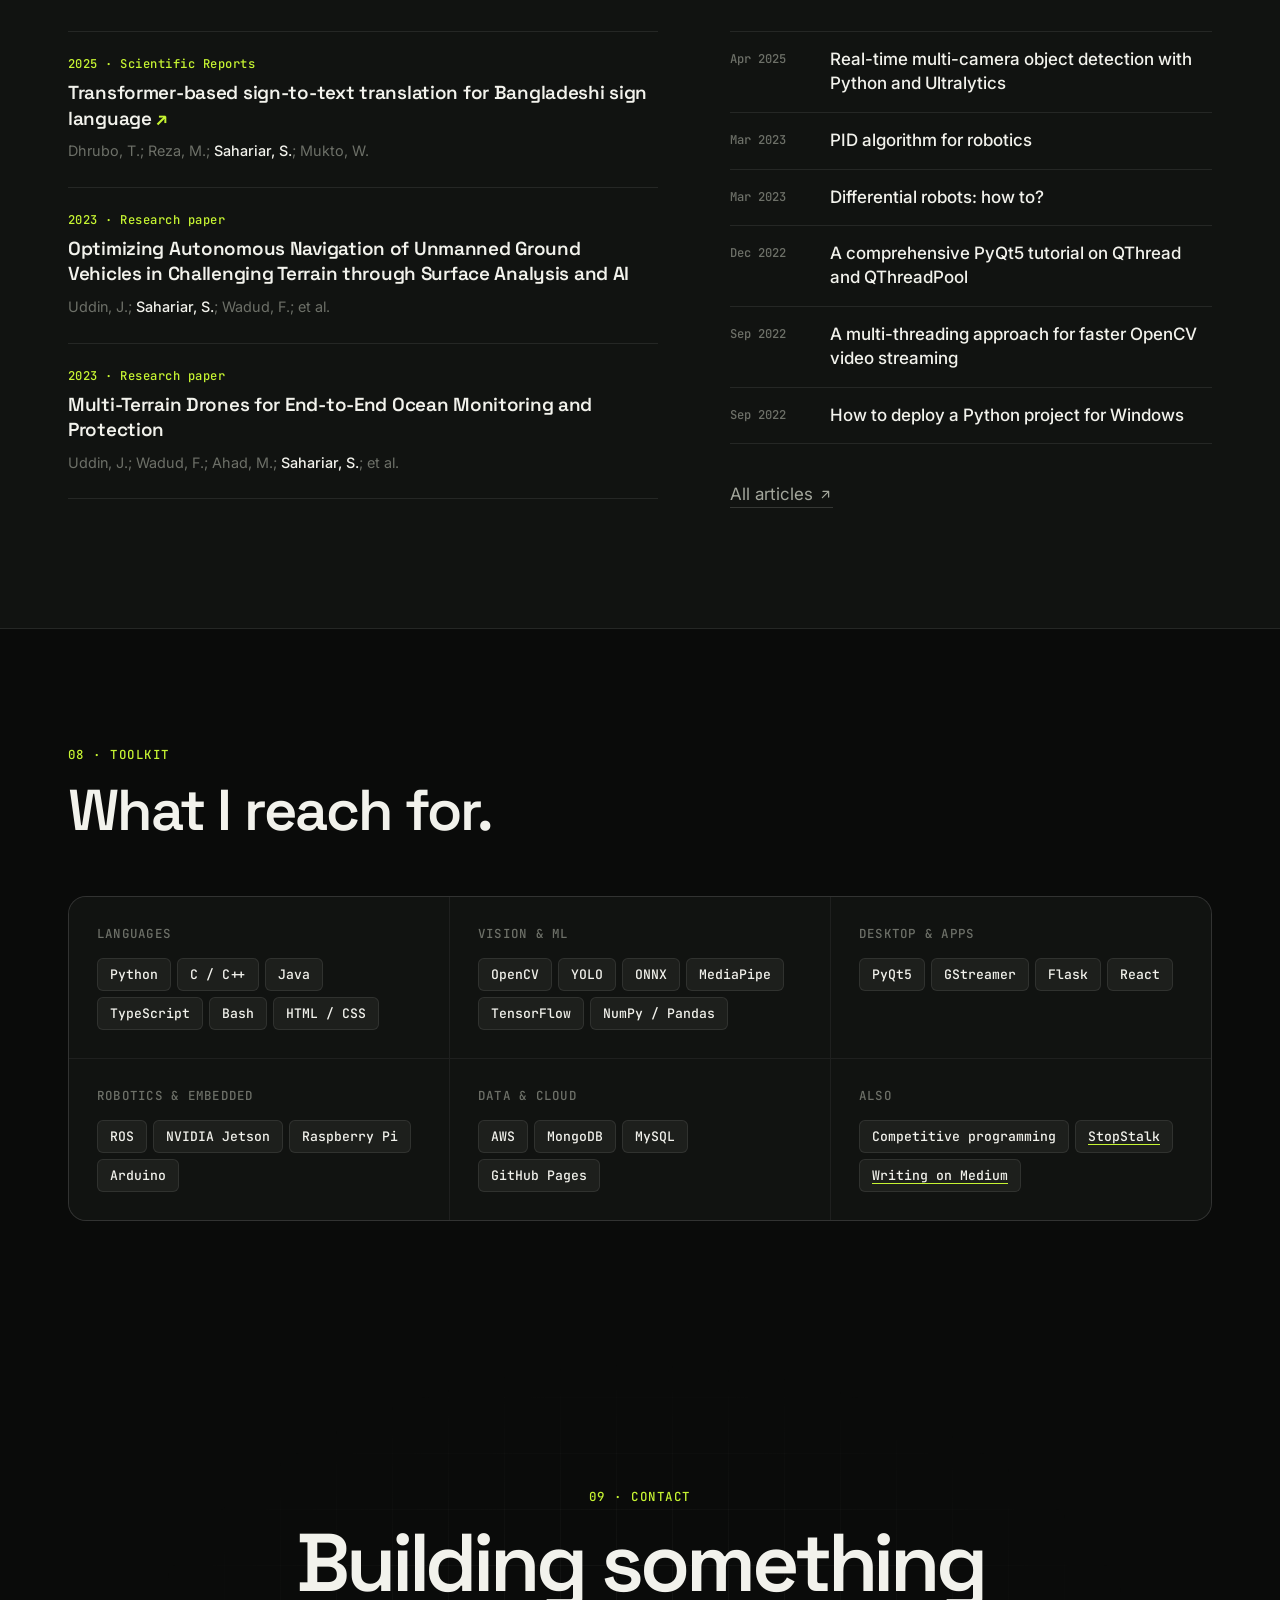
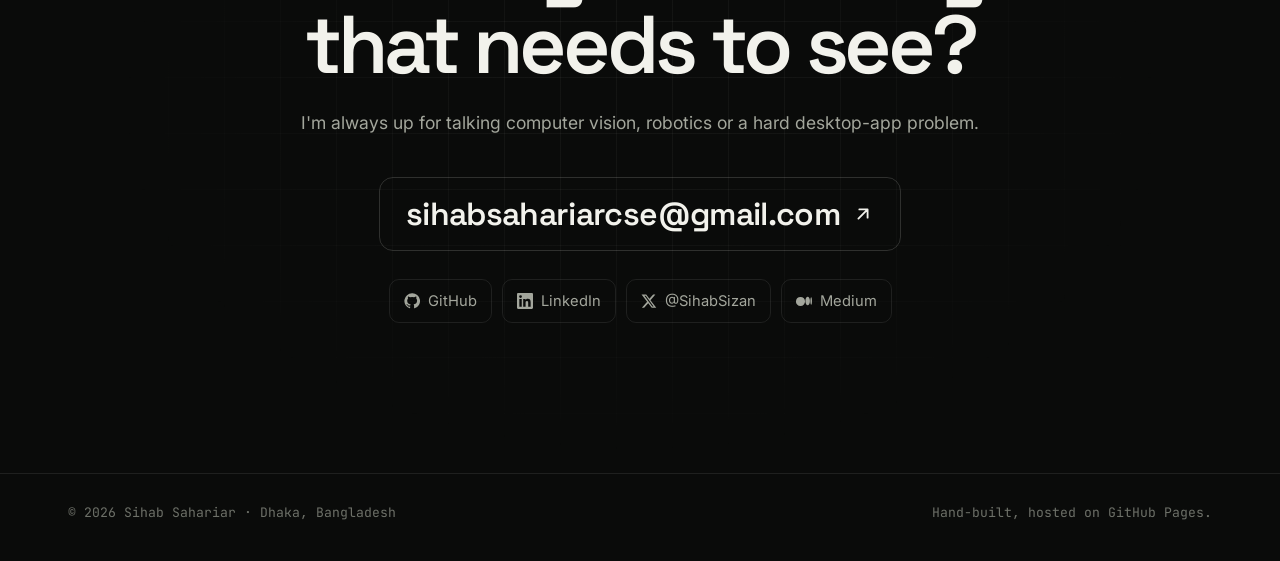
==== commit 07c5c3a6: "Add Moments gallery (Shark Tank, Bogura seminar, Dichari in Poland) and Banglalink project" ====
--- a/index.html
+++ b/index.html
@@ -255,6 +255,8 @@
           <li>Designed the architecture of the Pixi v1.0 and v2.0 robots.</li>
           <li>Developed robotics systems with supporting computer vision and machine learning models.</li>
           <li>Supervised the technical team and authored technical documentation.</li>
+          <li>Shipped an Employee Activity Monitoring System for <strong>Banglalink (VEON)</strong>.</li>
+          <li>Pitched Roboway on <strong>Shark Tank Bangladesh</strong> in 2024.</li>
         </ul>
       </li>
       <li>
@@ -334,12 +336,40 @@
   </div>
 </section>
 
+<!-- ================================================================ MOMENTS -->
+<section class="section" id="moments">
+  <div class="wrap">
+    <header class="sec-head">
+      <p class="kicker">05 · Moments</p>
+      <h2>On stage and in the field.</h2>
+    </header>
+    <div class="moments">
+      <figure class="m m-seminar">
+        <img src="assets/moments/seminar-bogura-2026.jpg" alt="Sihab speaking into a microphone on stage beside a projector screen reading Meet Your Guide" loading="lazy" width="1400" height="1400">
+        <figcaption><span>2026</span>Talking about artificial intelligence at Bogura Zilla School</figcaption>
+      </figure>
+      <figure class="m m-shark">
+        <img src="assets/moments/shark-tank-2024.jpg" alt="Four Roboway team members with the Pixi humanoid robot in front of a Shark Tank backdrop" loading="lazy" width="605" height="507">
+        <figcaption><span>2024</span>Pitching Roboway and our Pixi robot on Shark Tank Bangladesh</figcaption>
+      </figure>
+      <figure class="m m-dichari">
+        <img src="assets/moments/dichari-team.jpg" alt="The BRACU Dichari team and guests with the rescue rover and drone" loading="lazy" width="596" height="335">
+        <figcaption><span>ERL</span>BRACU Dichari with our rescue rover and drone</figcaption>
+      </figure>
+      <figure class="m m-poland">
+        <img src="assets/moments/dichari-poland.jpg" alt="The BRACU Dichari team holding the Bangladesh flag beside their rover and drone on a field in Poland" loading="lazy" width="687" height="386">
+        <figcaption><span>Poland</span>Team Dichari at the European Robotics League</figcaption>
+      </figure>
+    </div>
+  </div>
+</section>
+
 <!-- ================================================================ RESEARCH + WRITING -->
-<section class="section" id="research">
+<section class="section alt" id="research">
   <div class="wrap rw-grid">
     <div>
       <header class="sec-head">
-        <p class="kicker">05 · Research</p>
+        <p class="kicker">06 · Research</p>
         <h2>Publications.</h2>
       </header>
       <ol class="pubs">
@@ -362,7 +392,7 @@
     </div>
     <div>
       <header class="sec-head">
-        <p class="kicker">06 · Writing</p>
+        <p class="kicker">07 · Writing</p>
         <h2>On Medium.</h2>
       </header>
       <ul class="posts">
@@ -379,10 +409,10 @@
 </section>
 
 <!-- ================================================================ TOOLKIT -->
-<section class="section alt" id="toolkit">
+<section class="section" id="toolkit">
   <div class="wrap">
     <header class="sec-head">
-      <p class="kicker">07 · Toolkit</p>
+      <p class="kicker">08 · Toolkit</p>
       <h2>What I reach for.</h2>
     </header>
     <div class="tools">
@@ -400,7 +430,7 @@
 <section class="contact" id="contact">
   <div class="grid-bg" aria-hidden="true"></div>
   <div class="wrap contact-inner">
-    <p class="kicker">08 · Contact</p>
+    <p class="kicker">09 · Contact</p>
     <h2>Building something<br class="br-lg"> that needs to see?</h2>
     <p>I'm always up for talking computer vision, robotics or a hard desktop-app problem.</p>
     <a class="mail" href="mailto:sihabsahariarcse@gmail.com">sihabsahariarcse@gmail.com<svg class="ico-s"><use href="#i-arrow"/></svg></a>
--- a/style.css
+++ b/style.css
@@ -251,6 +251,22 @@
 .post-title { font-weight: 500; line-height: 1.4; }
 .more.left { text-align: left; }
 
+
+/* moments gallery */
+.moments { display: grid; grid-template-columns: repeat(4, 1fr); grid-template-rows: repeat(2, 280px); gap: 14px; }
+.m { position: relative; margin: 0; overflow: hidden; border-radius: 14px; border: 1px solid var(--line); background: var(--bg-2); }
+.m img { position: absolute; inset: 0; width: 100%; height: 100%; object-fit: cover; transition: transform .8s var(--ease); }
+.m:hover img { transform: scale(1.04); }
+.m figcaption { position: absolute; inset: auto 0 0 0; padding: 40px 18px 16px; font-size: .92rem; line-height: 1.4; color: var(--text);
+  background: linear-gradient(transparent, rgba(10, 11, 10, .88)); }
+.m figcaption span { display: block; font: 500 .7rem var(--mono); color: var(--lime); letter-spacing: .08em; text-transform: uppercase; margin-bottom: 4px; }
+.m-seminar { grid-column: 1 / 3; grid-row: 1 / 3; }
+.m-seminar img { object-position: 38% 30%; }
+.m-shark { grid-column: 3 / 5; grid-row: 1; }
+.m-shark img { object-position: 50% 45%; }
+.m-dichari { grid-column: 3; grid-row: 2; }
+.m-poland { grid-column: 4; grid-row: 2; }
+
 /* reveal */
 .reveal { opacity: 0; transform: translateY(24px); transition: opacity .8s var(--ease), transform .8s var(--ease); }
 .reveal.in { opacity: 1; transform: none; }
@@ -267,6 +283,10 @@
   .tools { grid-template-columns: repeat(2, 1fr); }
   .teams { grid-template-columns: 1fr; }
   .rw-grid { grid-template-columns: 1fr; gap: 56px; }
+  .moments { grid-template-columns: repeat(2, 1fr); grid-template-rows: none; grid-auto-rows: auto; }
+  .m-seminar { grid-column: 1 / 3; grid-row: auto; aspect-ratio: 1; }
+  .m-shark { grid-column: 1 / 3; grid-row: auto; aspect-ratio: 16 / 10; }
+  .m-dichari, .m-poland { grid-column: auto; grid-row: auto; aspect-ratio: 16 / 10; }
   .stats { grid-template-columns: repeat(2, 1fr); }
   .stats > div:nth-child(3) { padding-left: 0; border-left: 0; }
   .stats > div:nth-child(n+3) { border-top: 1px solid var(--line); margin-top: 22px; }
@@ -280,6 +300,8 @@
   .section { padding: 84px 0; }
   .contact { padding: 100px 0; }
   .cards, .tools { grid-template-columns: 1fr; }
+  .moments { grid-template-columns: 1fr; }
+  .m-dichari, .m-poland { grid-column: auto; }
   .stats dd { font-size: 1.9rem; }
   .br-lg { display: none; }
   .tag { align-items: flex-start; }
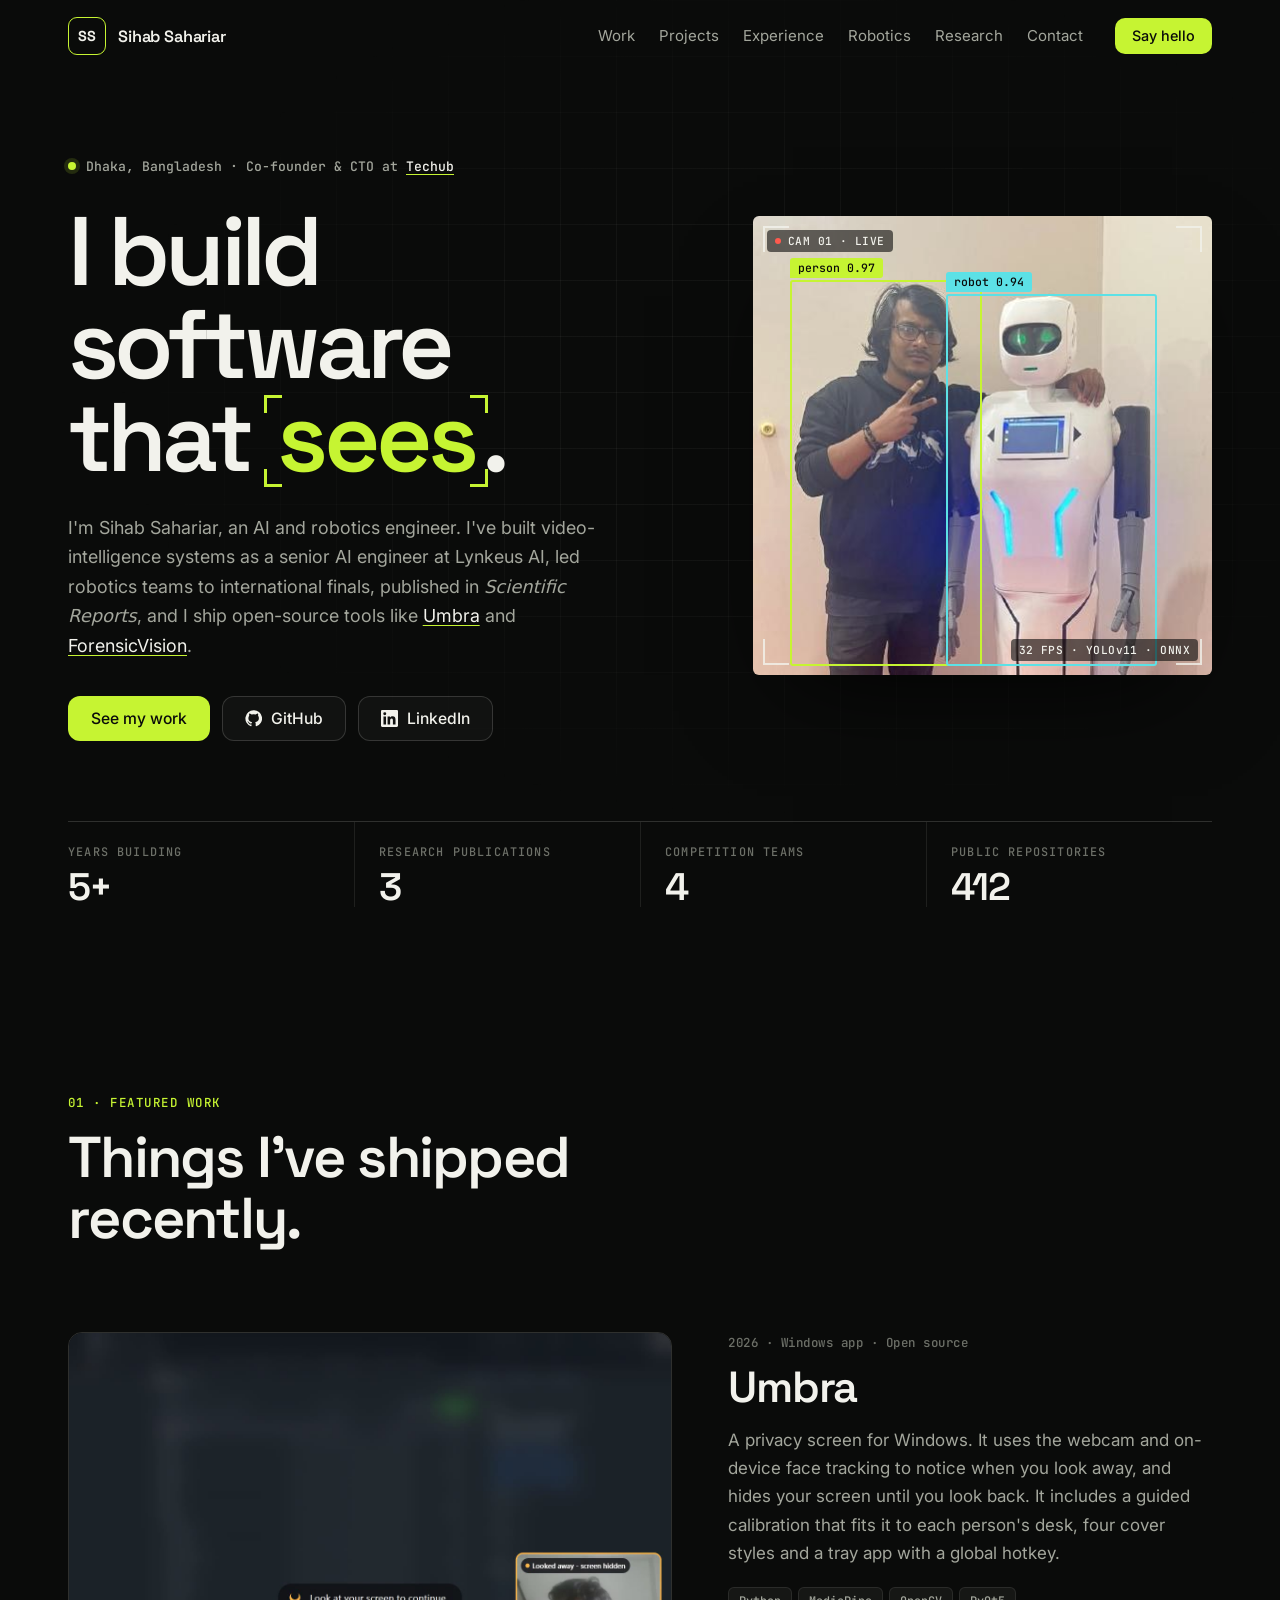
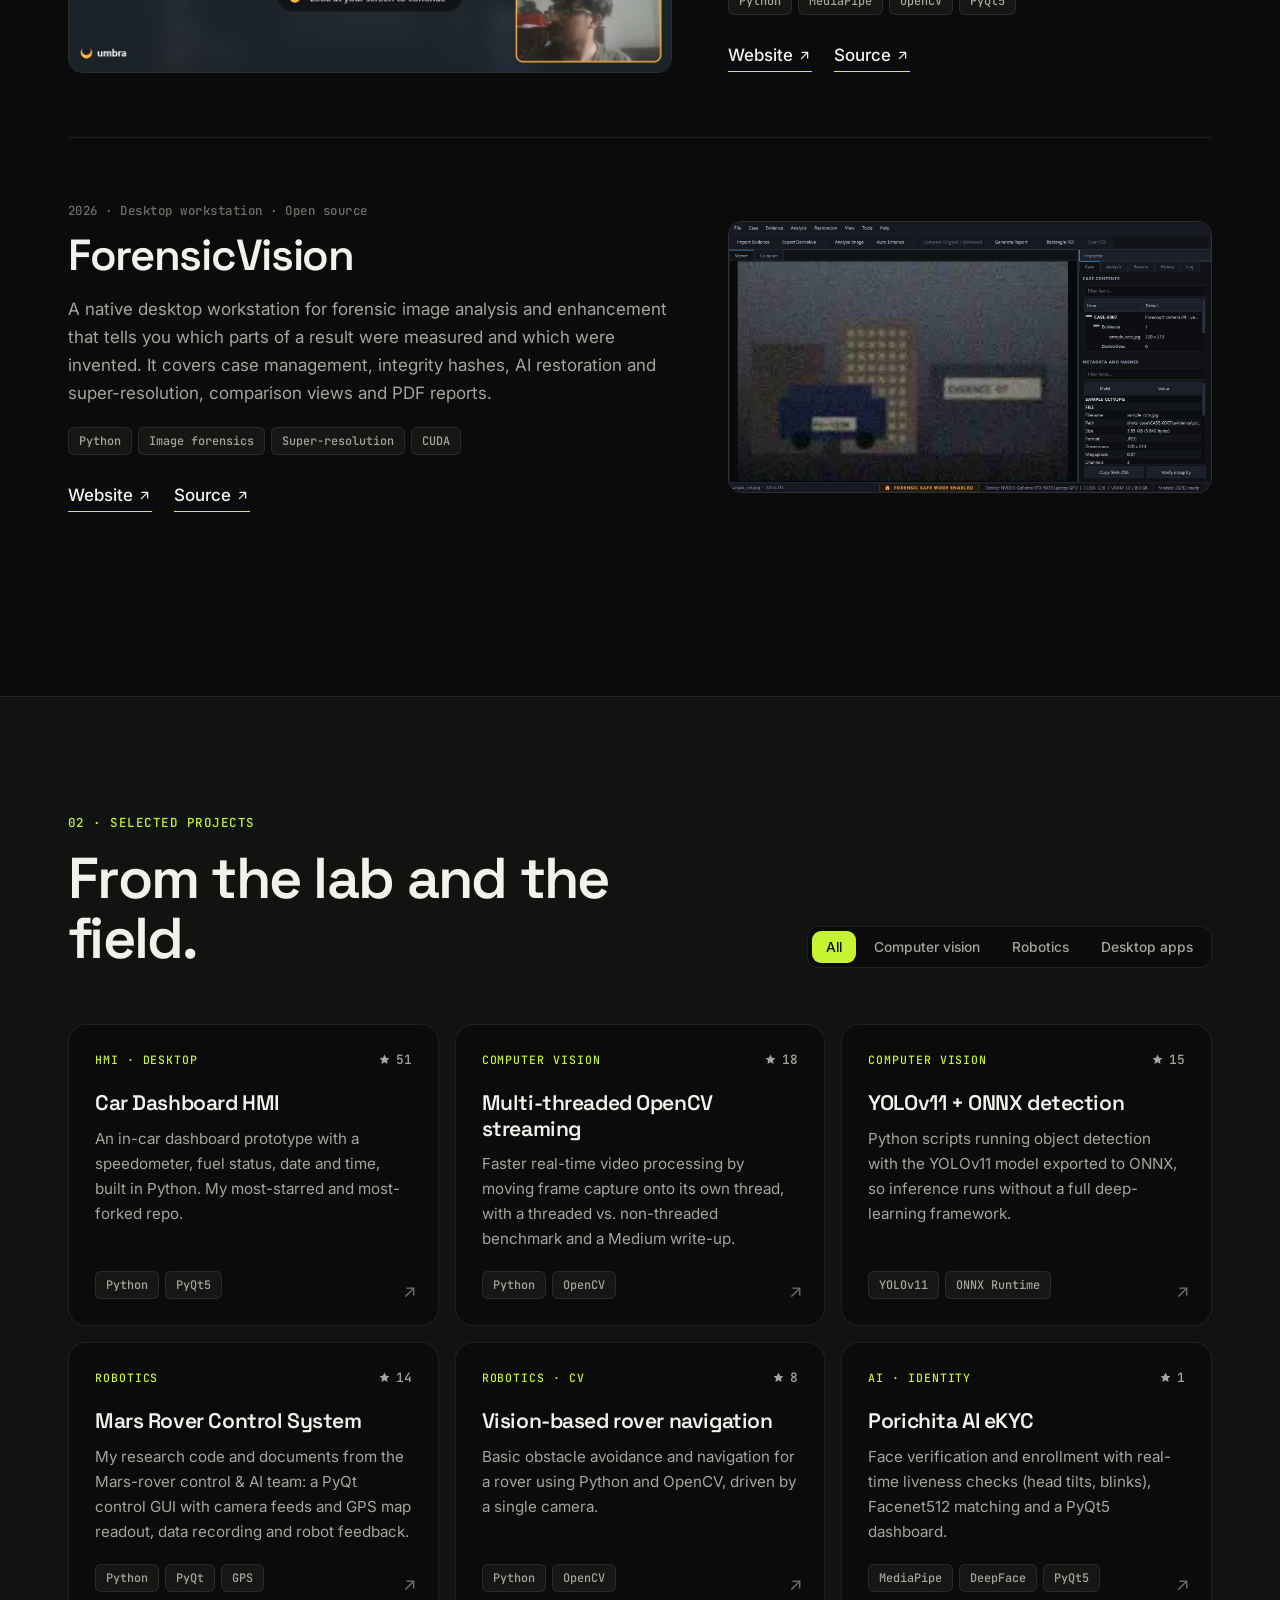
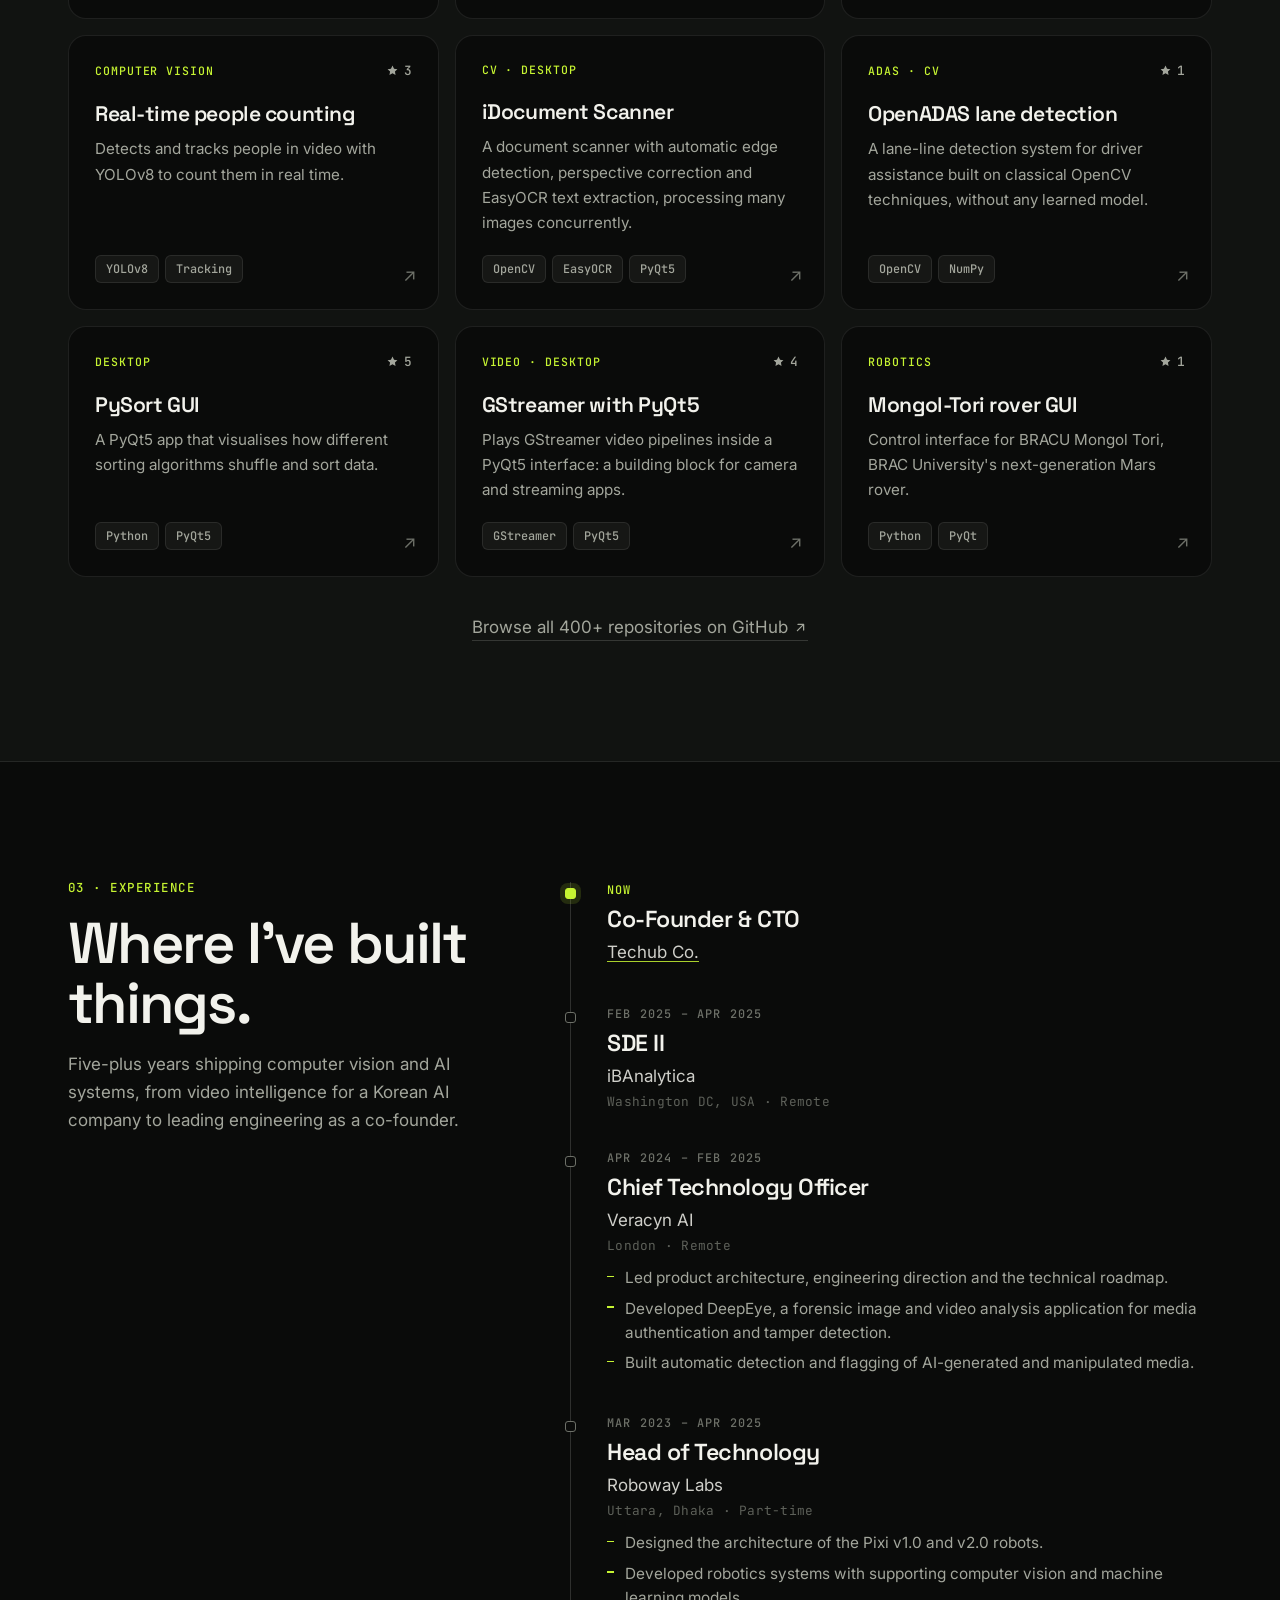
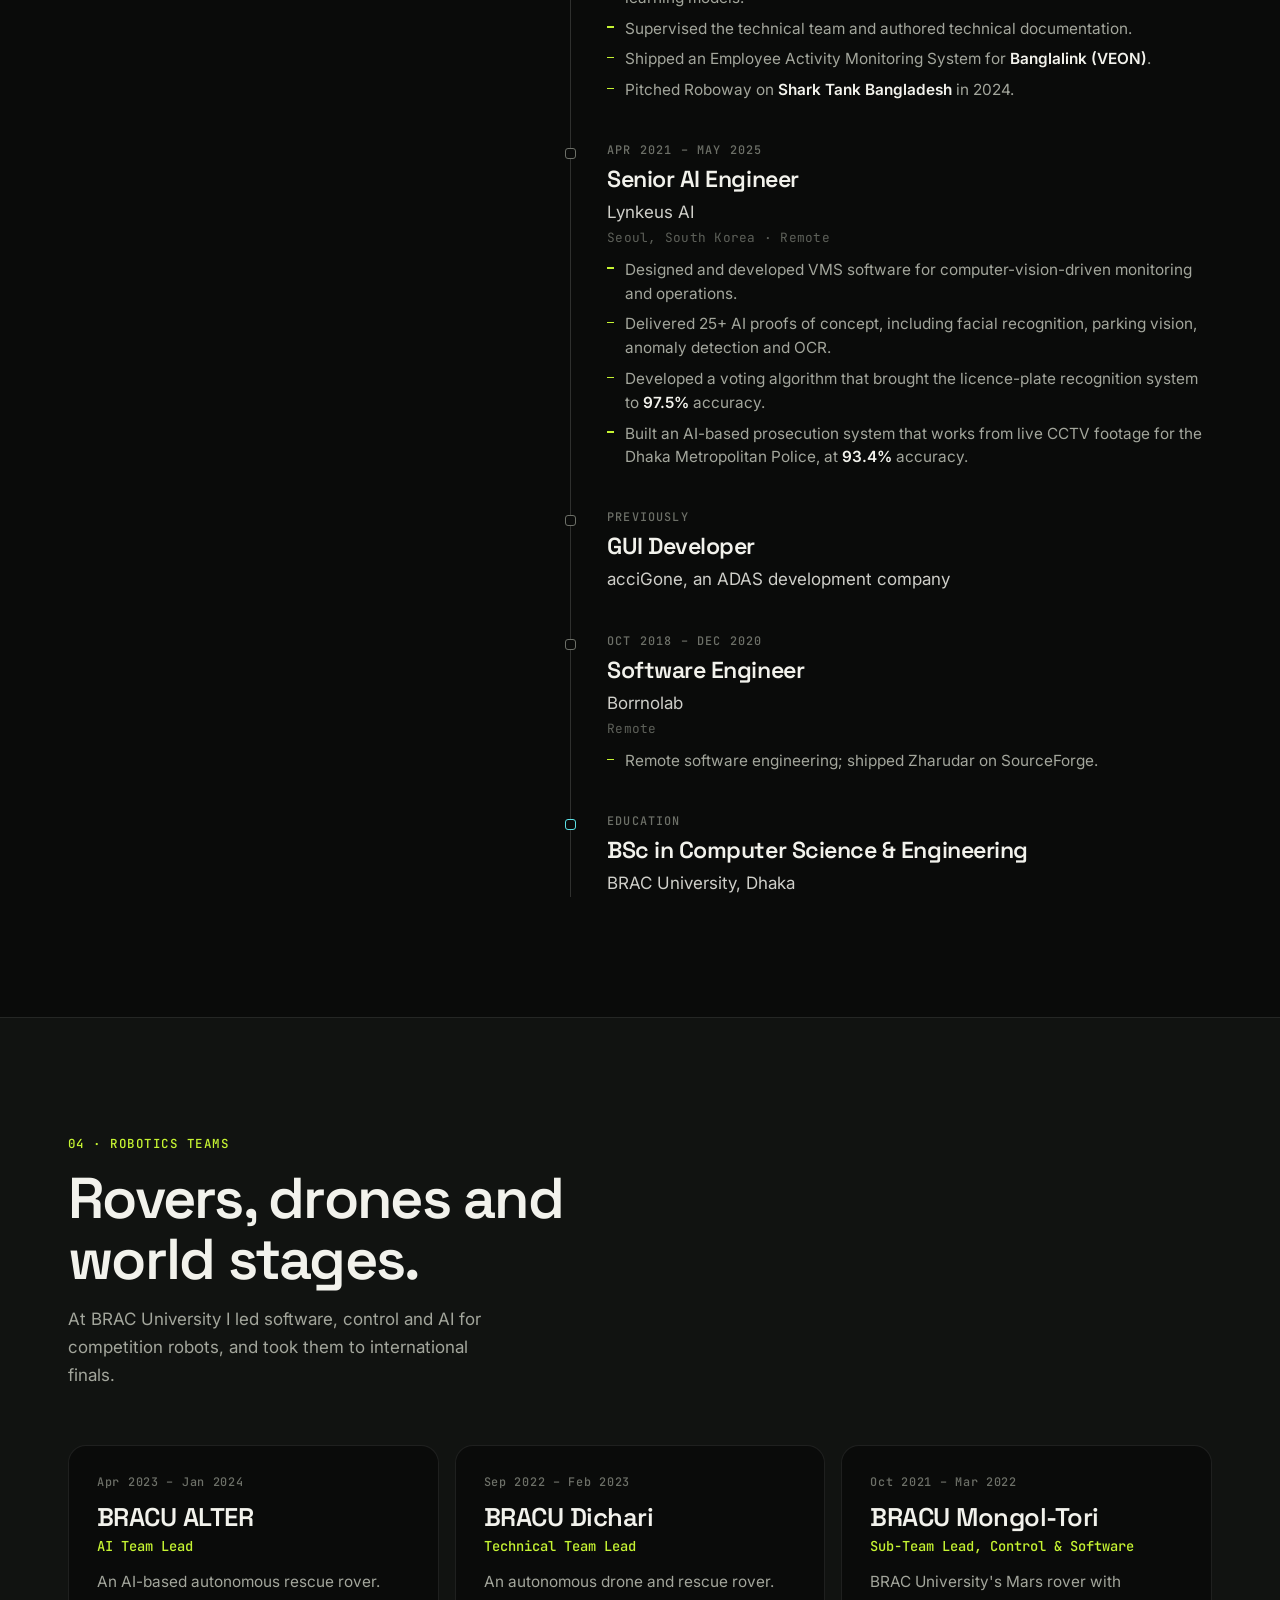
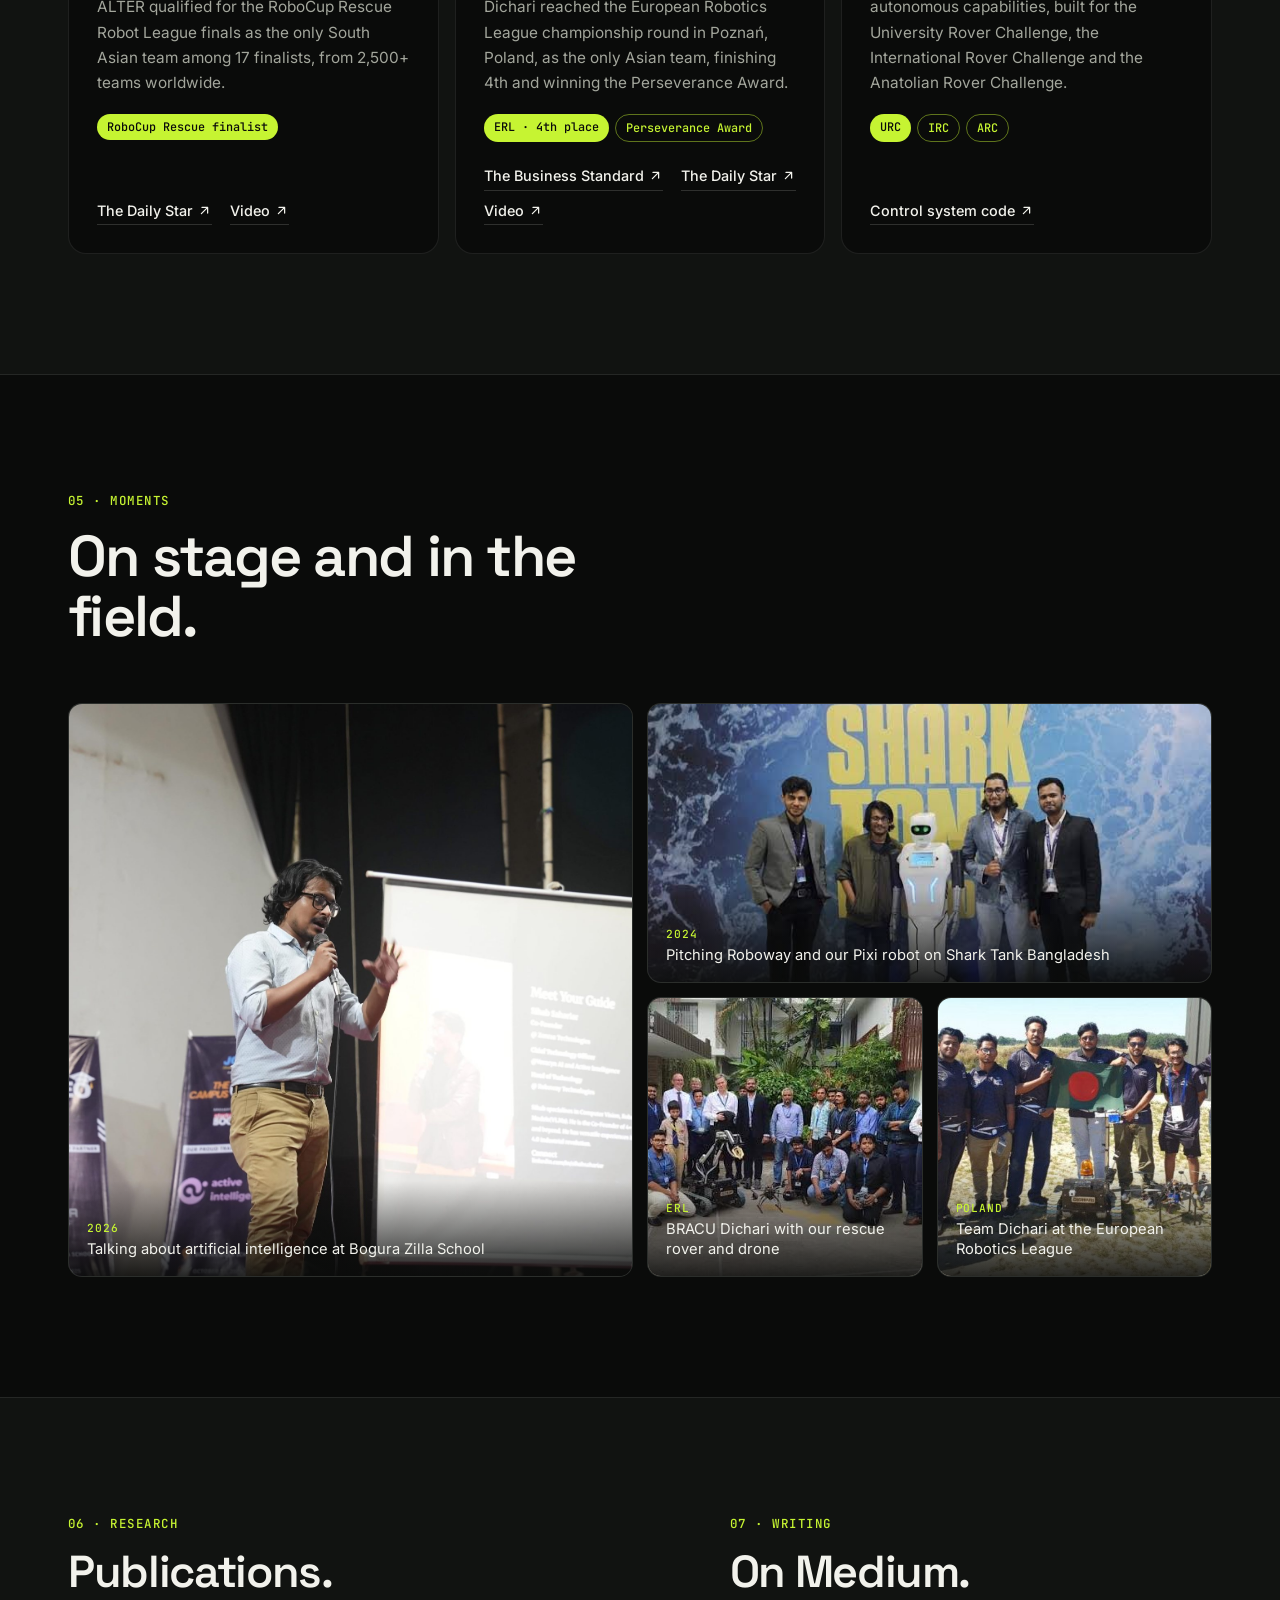
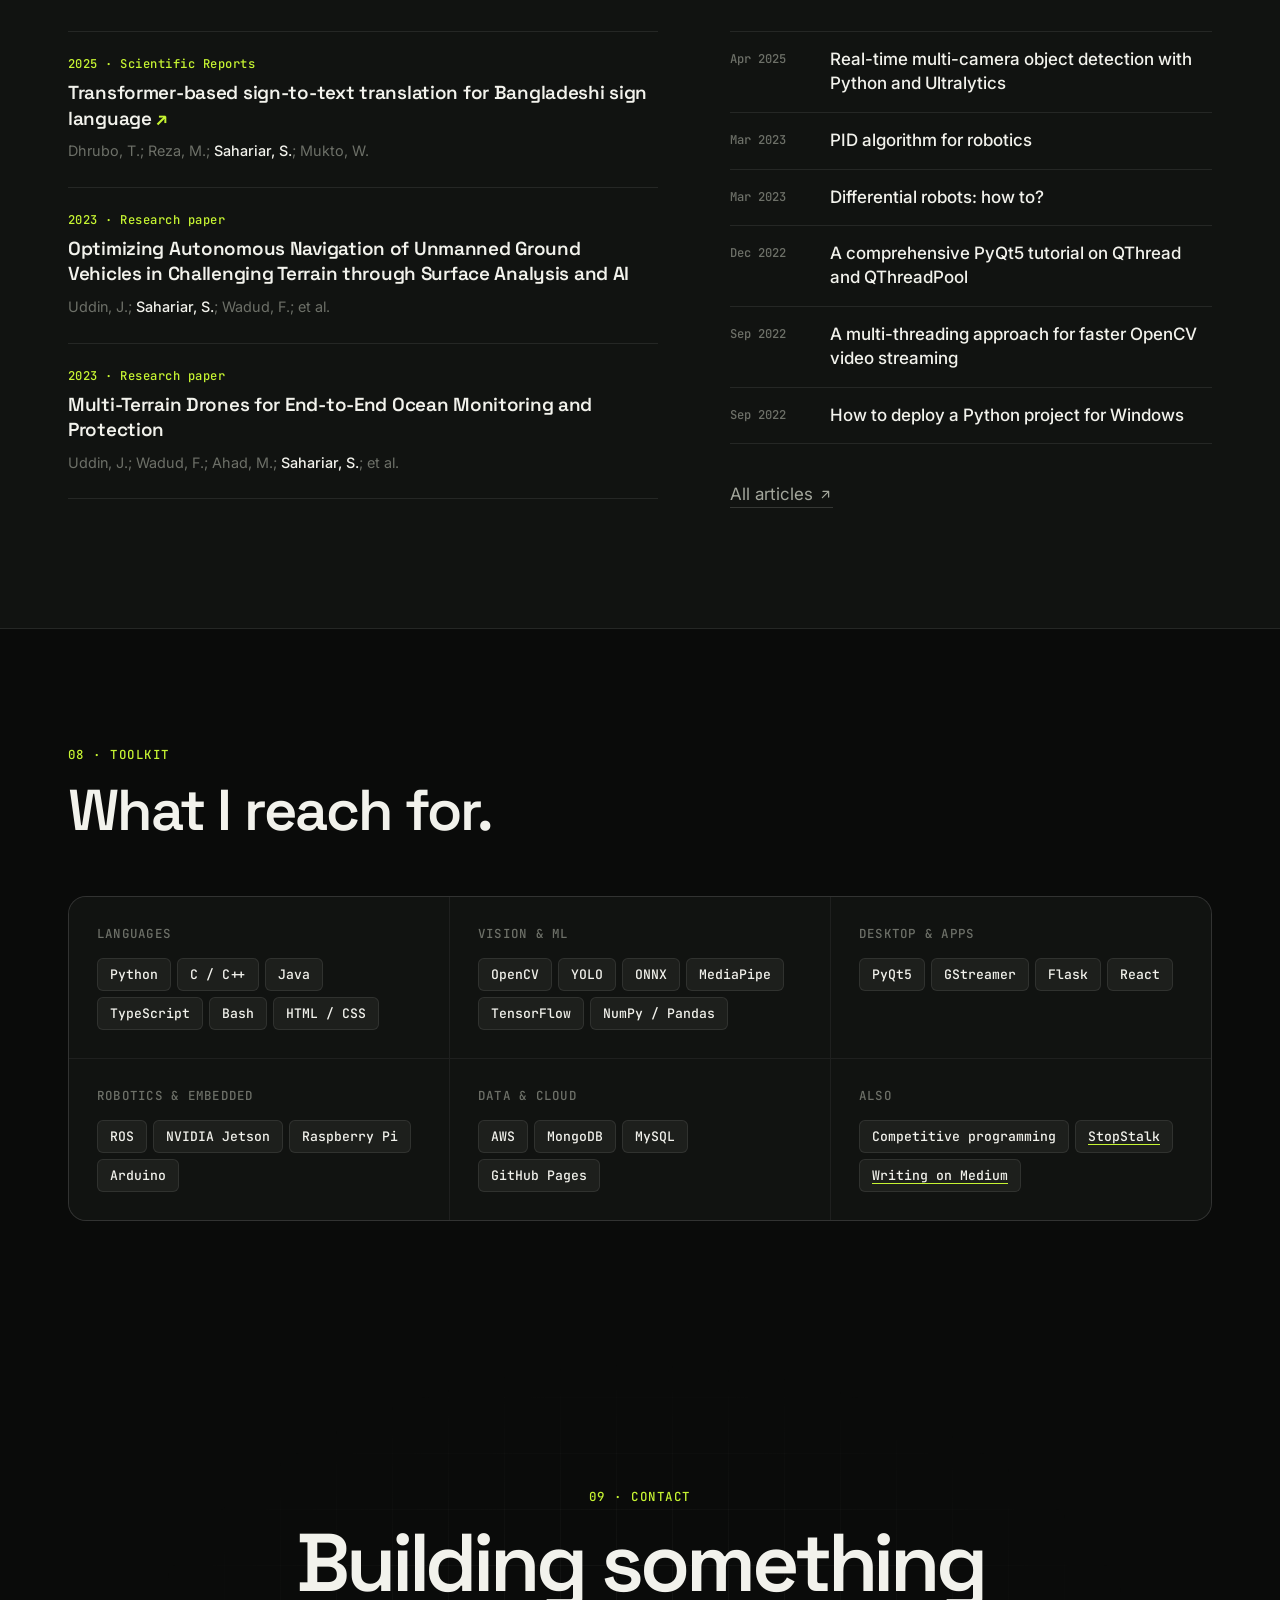
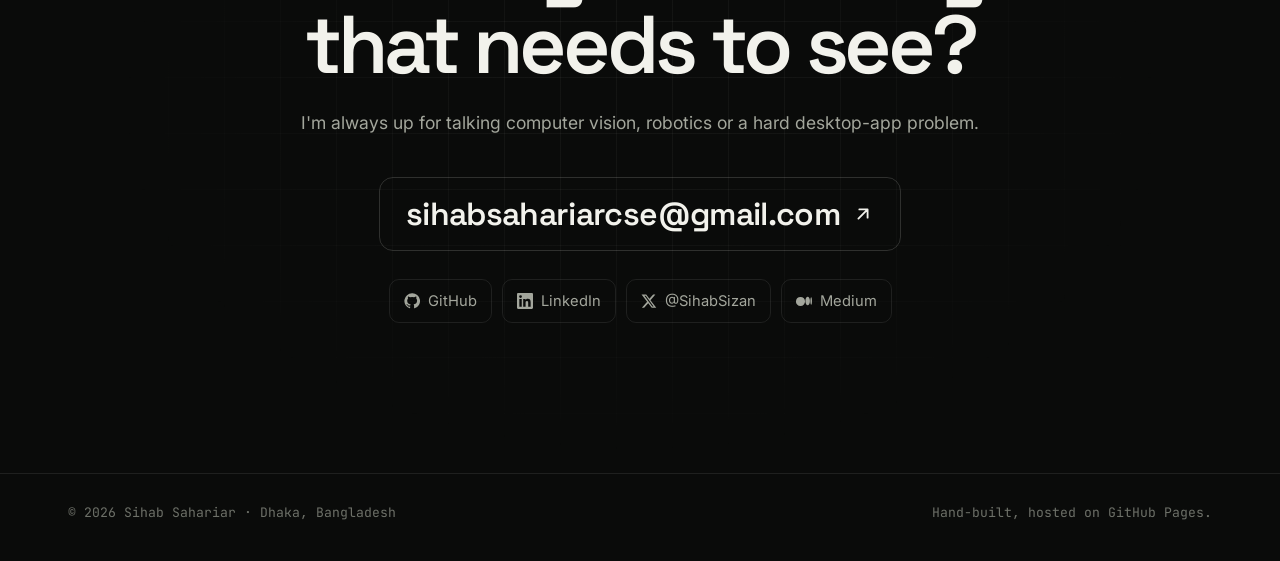
==== commit 42f79155: "Point Umbra and ForensicVision links at sihabsahariar.com" ====
--- a/index.html
+++ b/index.html
@@ -8,8 +8,8 @@
   <meta name="theme-color" content="#0A0B0A">
   <meta property="og:title" content="Sihab Sahariar - I build software that sees">
   <meta property="og:description" content="Computer vision, robotics and desktop software. Co-founder & CTO at Techub. Maker of Umbra and ForensicVision.">
-  <meta property="og:image" content="https://sihabsahariar.github.io/assets/sihab.jpg">
-  <meta property="og:url" content="https://sihabsahariar.github.io/">
+  <meta property="og:image" content="https://sihabsahariar.com/assets/sihab.jpg">
+  <meta property="og:url" content="https://sihabsahariar.com/">
   <meta name="twitter:card" content="summary">
   <meta name="twitter:site" content="@SihabSizan">
   <link rel="icon" href="assets/favicon.svg" type="image/svg+xml">
@@ -53,7 +53,7 @@
     <div class="hero-copy">
       <p class="tag"><span class="rec"></span><span>Dhaka, Bangladesh · Co-founder &amp; CTO at <a href="https://techub.kr/">Techub</a></span></p>
       <h1>I build software<br>that <span class="sees">sees<span class="bracket" aria-hidden="true"></span></span>.</h1>
-      <p class="lede">I'm Sihab Sahariar, an AI and robotics engineer. I've built video-intelligence systems as a senior AI engineer at Lynkeus AI, led robotics teams to international finals, published in <em>Scientific Reports</em>, and I ship open-source tools like <a href="https://sihabsahariar.github.io/Umbra/">Umbra</a> and <a href="https://sihabsahariar.github.io/ForensicVision/">ForensicVision</a>.</p>
+      <p class="lede">I'm Sihab Sahariar, an AI and robotics engineer. I've built video-intelligence systems as a senior AI engineer at Lynkeus AI, led robotics teams to international finals, published in <em>Scientific Reports</em>, and I ship open-source tools like <a href="https://sihabsahariar.com/Umbra/">Umbra</a> and <a href="https://sihabsahariar.com/ForensicVision/">ForensicVision</a>.</p>
       <div class="cta">
         <a class="btn btn-lime" href="#work">See my work</a>
         <a class="btn btn-ghost" href="https://github.com/SihabSahariar"><svg class="ico"><use href="#i-gh"/></svg>GitHub</a>
@@ -91,7 +91,7 @@
     </header>
 
     <article class="feature">
-      <a class="feature-media" href="https://sihabsahariar.github.io/Umbra/" aria-label="Open the Umbra website">
+      <a class="feature-media" href="https://sihabsahariar.com/Umbra/" aria-label="Open the Umbra website">
         <img src="assets/umbra.jpg" alt="Umbra has blurred the screen because the person on the webcam turned away" loading="lazy" width="1280" height="720">
       </a>
       <div class="feature-copy">
@@ -100,14 +100,14 @@
         <p>A privacy screen for Windows. It uses the webcam and on-device face tracking to notice when you look away, and hides your screen until you look back. It includes a guided calibration that fits it to each person's desk, four cover styles and a tray app with a global hotkey.</p>
         <ul class="chips"><li>Python</li><li>MediaPipe</li><li>OpenCV</li><li>PyQt5</li></ul>
         <div class="links">
-          <a href="https://sihabsahariar.github.io/Umbra/">Website <svg class="ico-s"><use href="#i-arrow"/></svg></a>
+          <a href="https://sihabsahariar.com/Umbra/">Website <svg class="ico-s"><use href="#i-arrow"/></svg></a>
           <a href="https://github.com/SihabSahariar/Umbra">Source <svg class="ico-s"><use href="#i-arrow"/></svg></a>
         </div>
       </div>
     </article>
 
     <article class="feature flip">
-      <a class="feature-media" href="https://sihabsahariar.github.io/ForensicVision/" aria-label="Open the ForensicVision website">
+      <a class="feature-media" href="https://sihabsahariar.com/ForensicVision/" aria-label="Open the ForensicVision website">
         <img src="assets/forensicvision.jpg" alt="ForensicVision main window with a CCTV evidence image and a case inspector panel" loading="lazy" width="1600" height="899">
       </a>
       <div class="feature-copy">
@@ -116,7 +116,7 @@
         <p>A native desktop workstation for forensic image analysis and enhancement that tells you which parts of a result were measured and which were invented. It covers case management, integrity hashes, AI restoration and super-resolution, comparison views and PDF reports.</p>
         <ul class="chips"><li>Python</li><li>Image forensics</li><li>Super-resolution</li><li>CUDA</li></ul>
         <div class="links">
-          <a href="https://sihabsahariar.github.io/ForensicVision/">Website <svg class="ico-s"><use href="#i-arrow"/></svg></a>
+          <a href="https://sihabsahariar.com/ForensicVision/">Website <svg class="ico-s"><use href="#i-arrow"/></svg></a>
           <a href="https://github.com/SihabSahariar/ForensicVision">Source <svg class="ico-s"><use href="#i-arrow"/></svg></a>
         </div>
       </div>
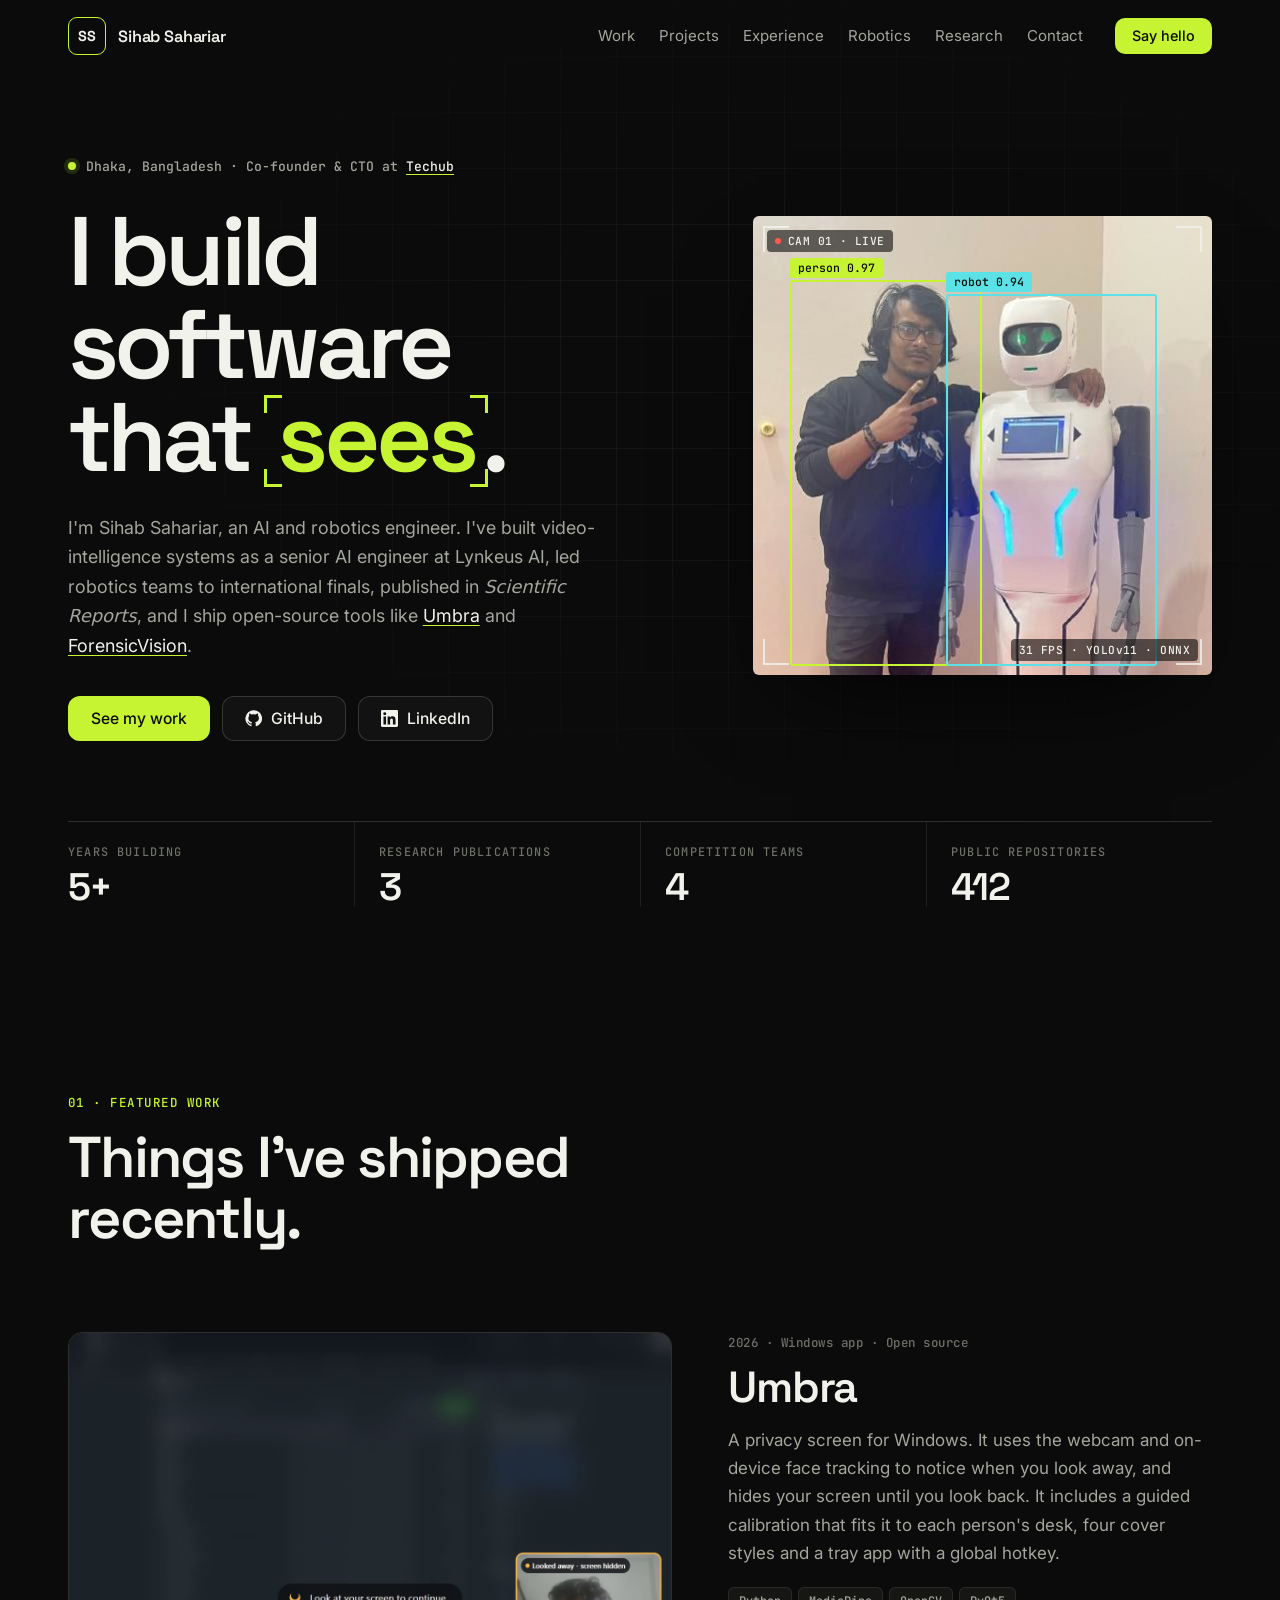
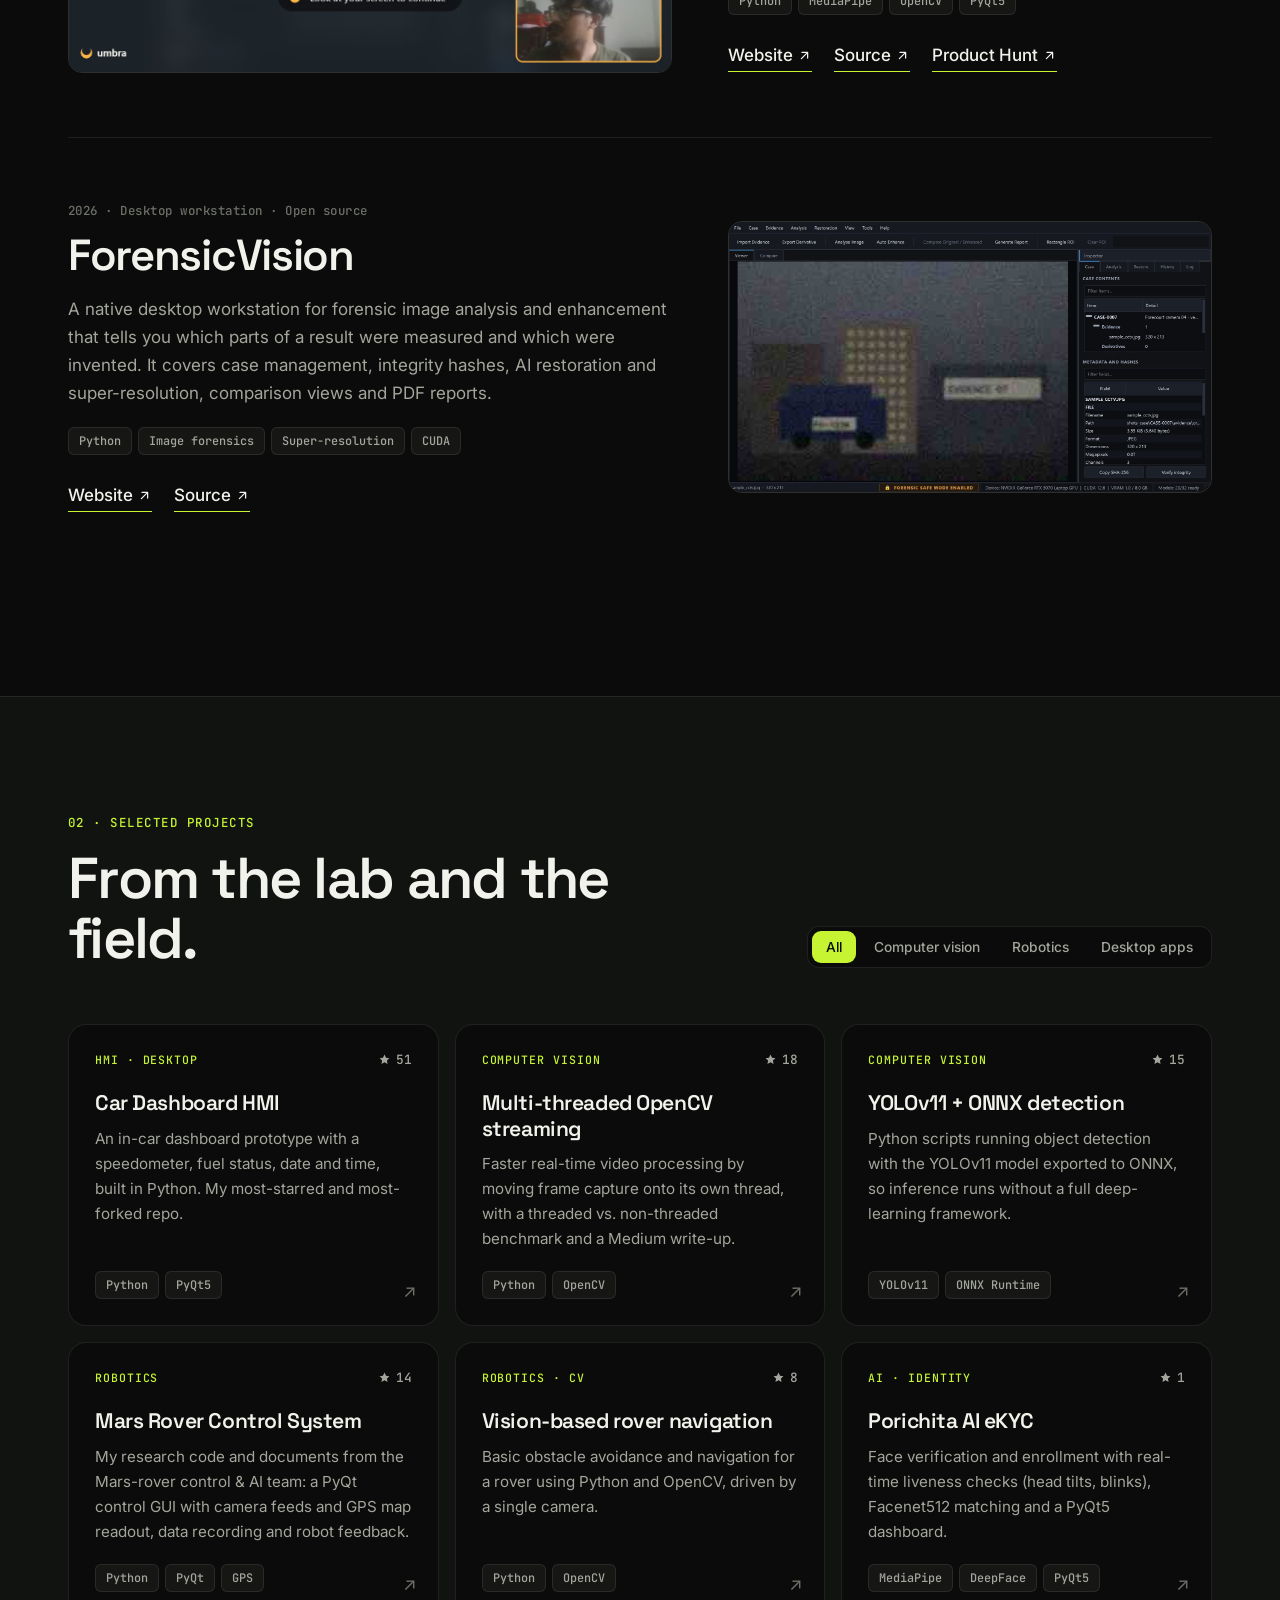
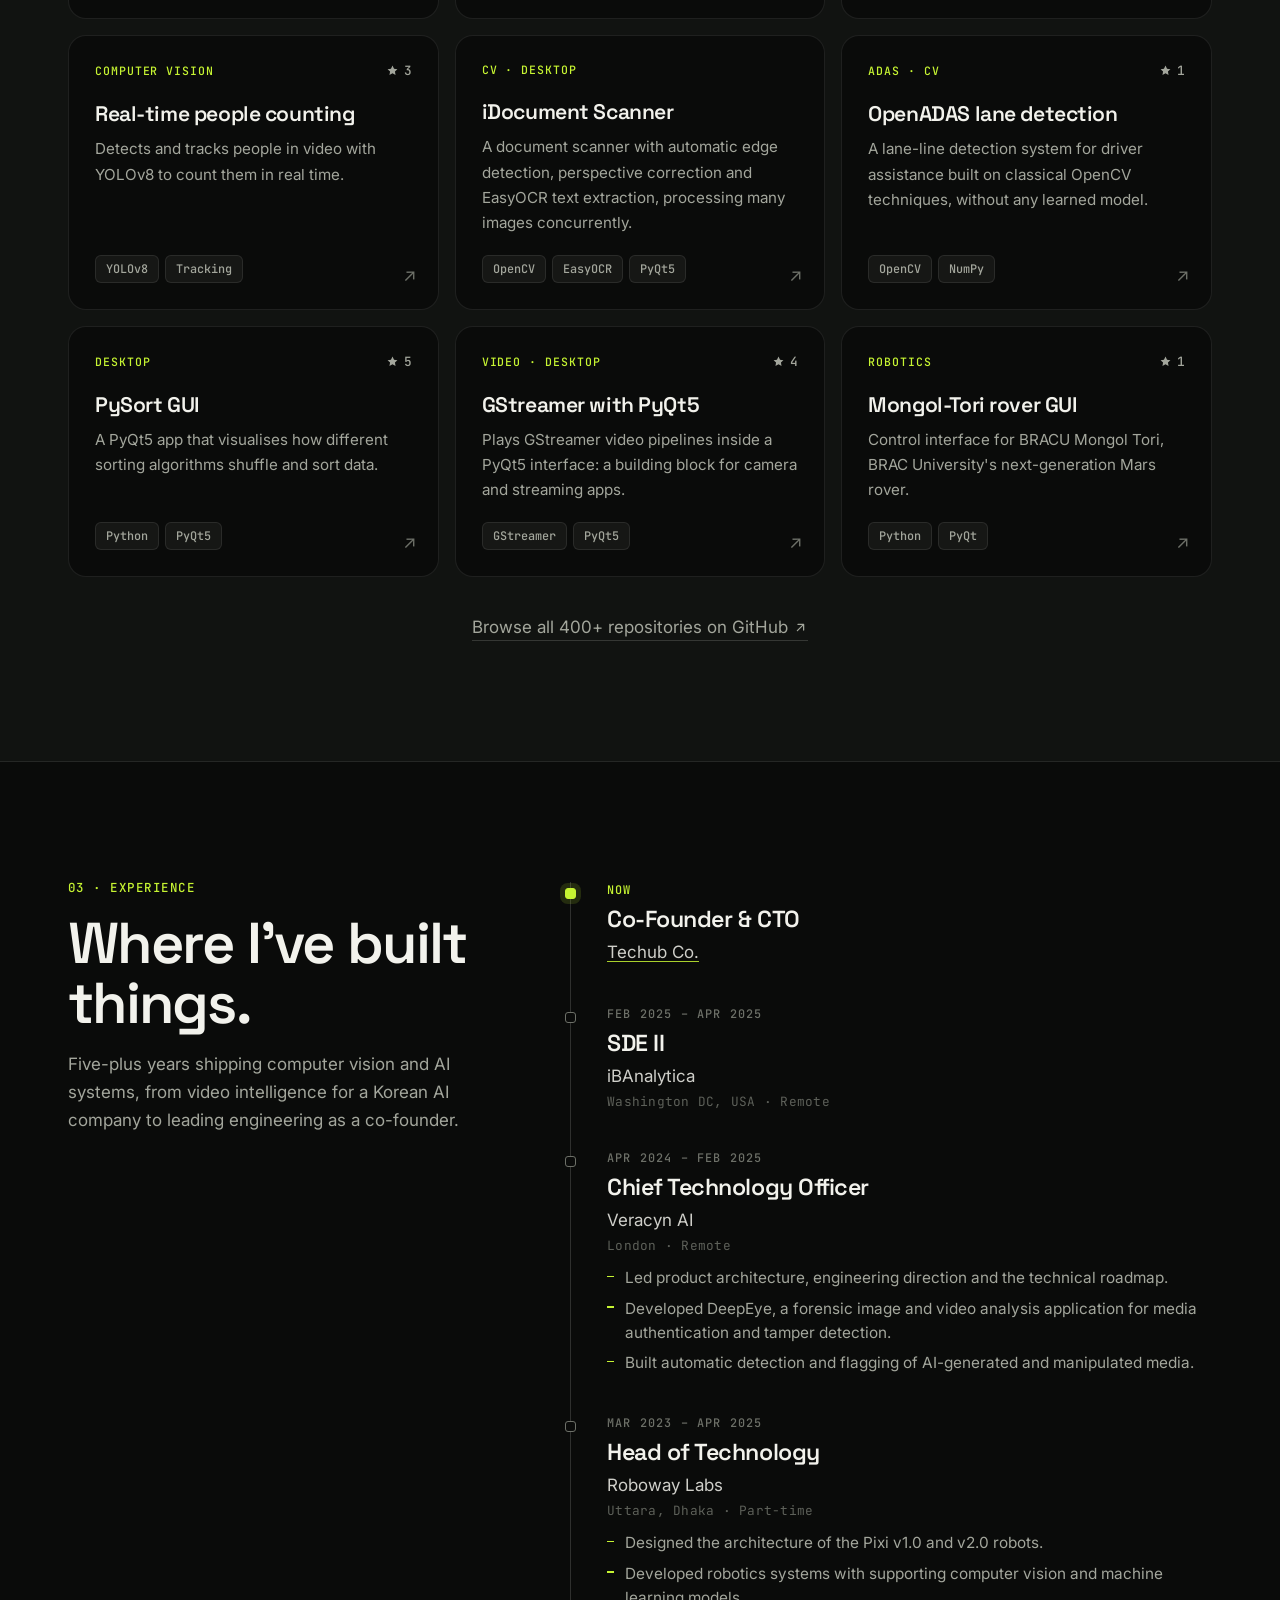
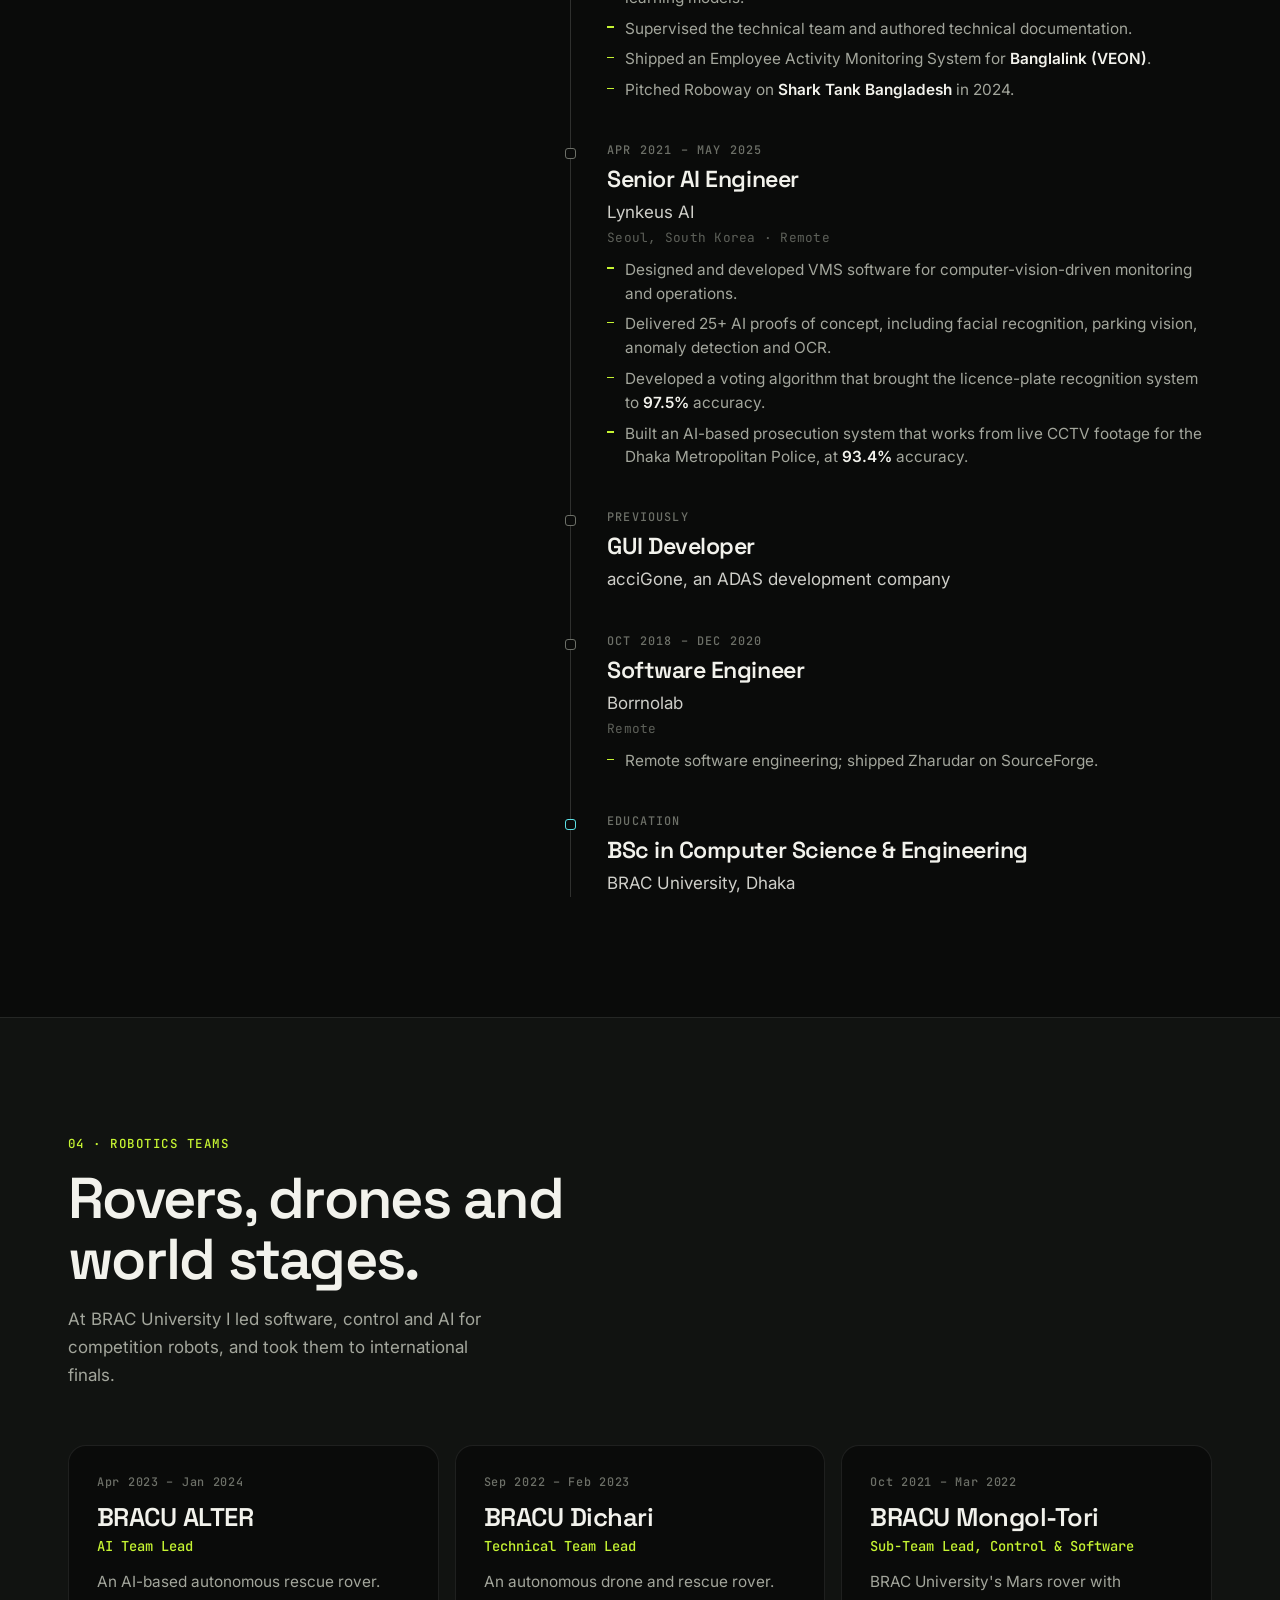
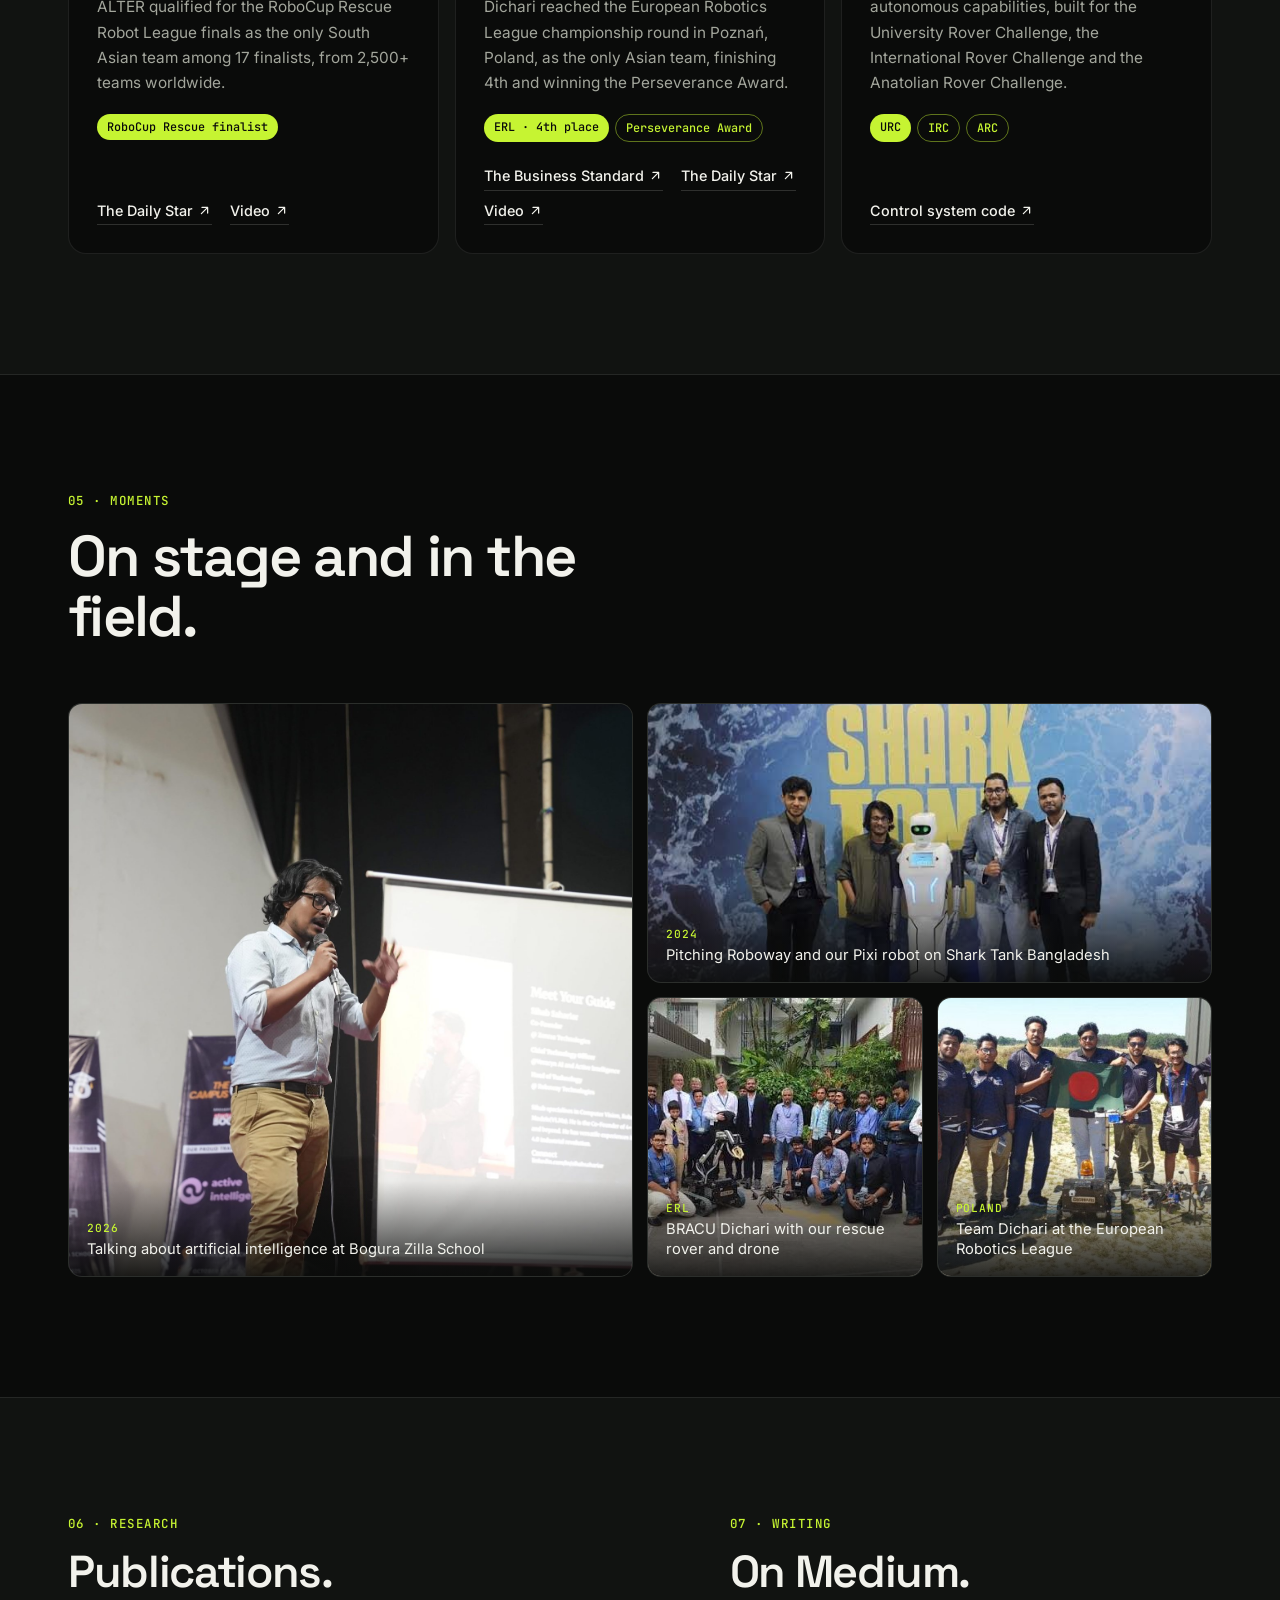
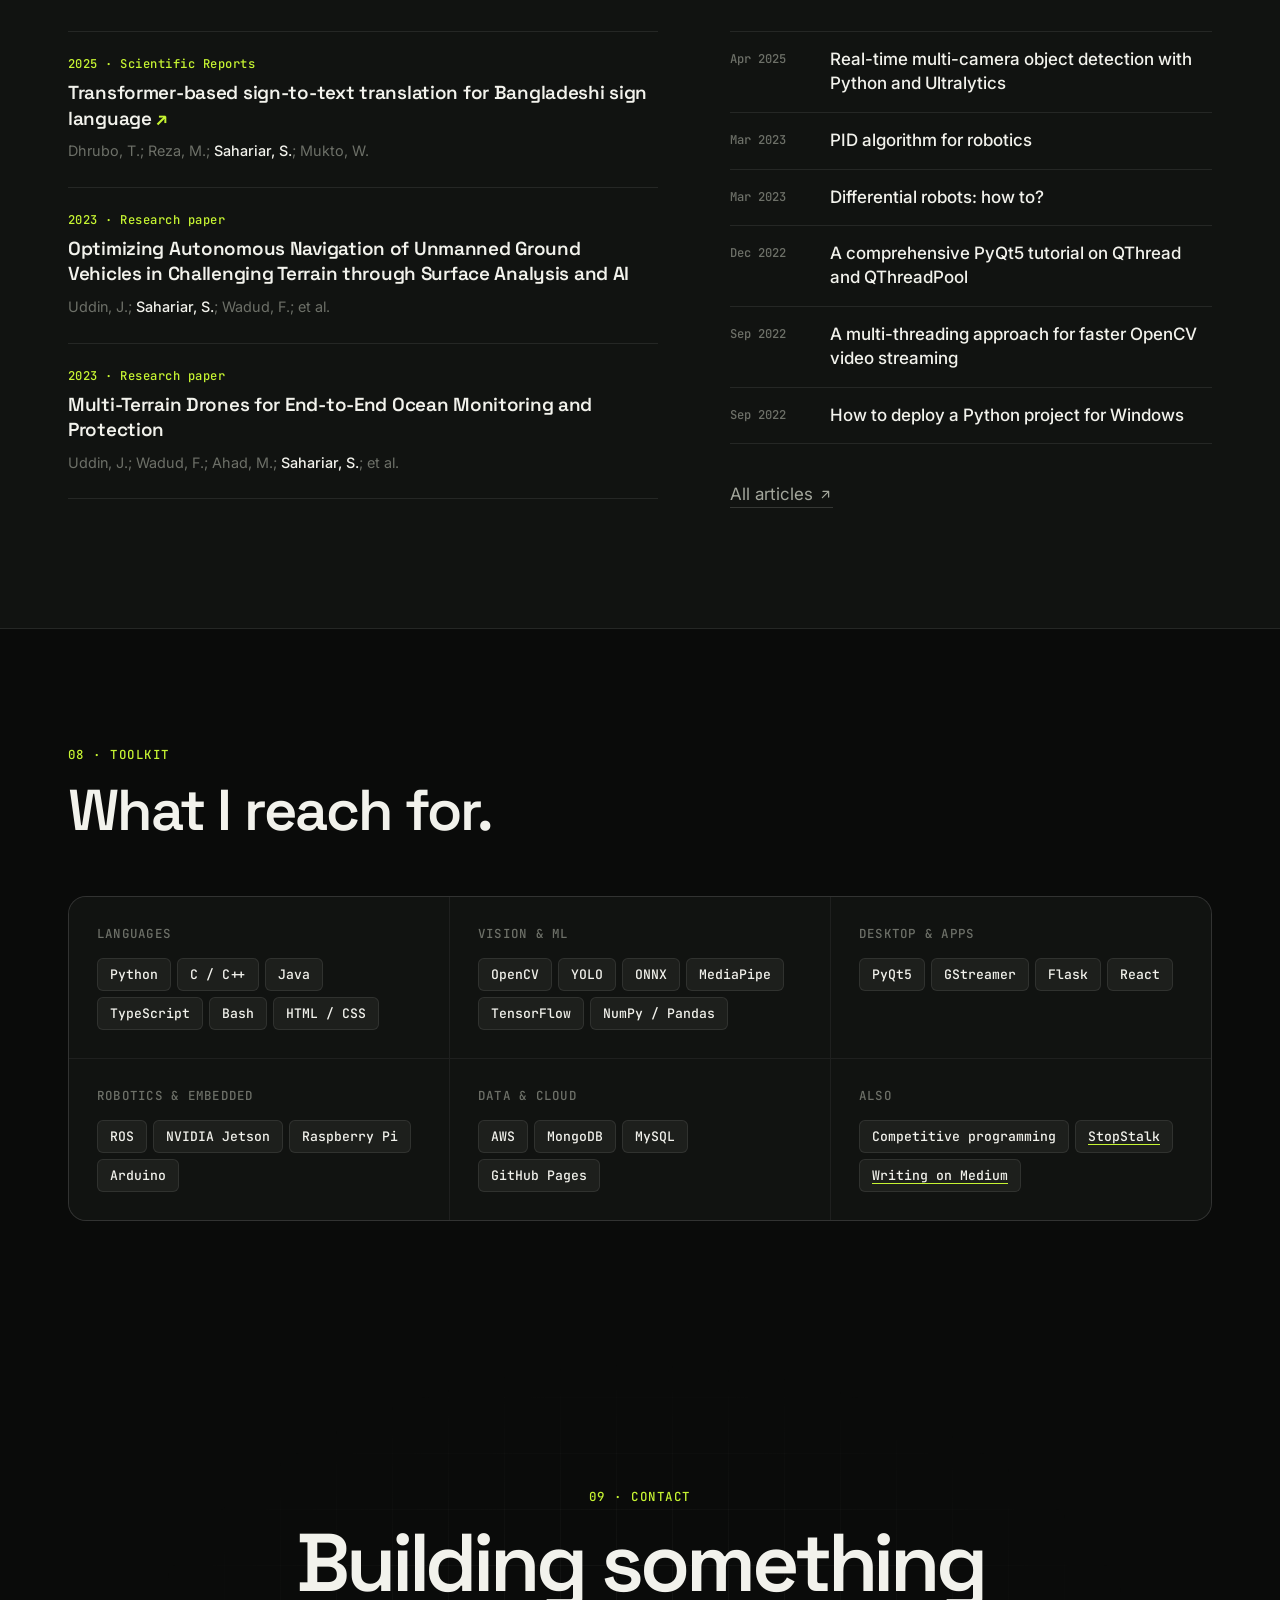
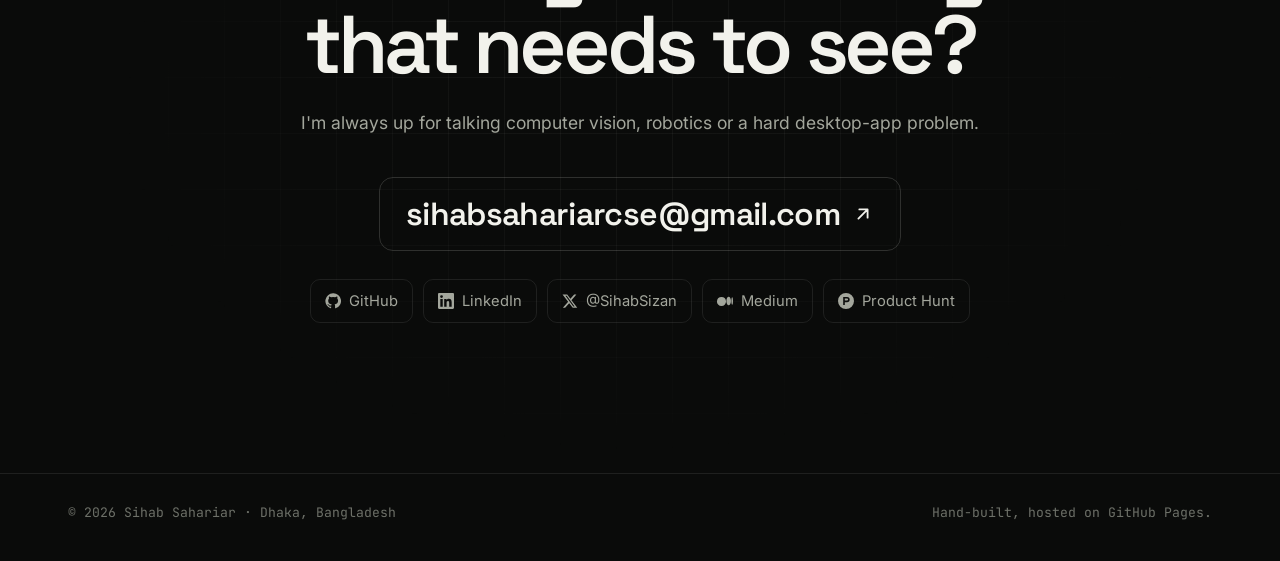
==== commit 09f65b63: "Add Product Hunt profile and Umbra launch link" ====
--- a/index.html
+++ b/index.html
@@ -25,6 +25,7 @@
   <symbol id="i-in" viewBox="0 0 24 24"><path d="M20.4 20.5h-3.6v-5.6c0-1.3 0-3-1.8-3s-2.1 1.4-2.1 2.9v5.7H9.3V9h3.4v1.6h.1c.5-.9 1.6-1.8 3.4-1.8 3.6 0 4.3 2.4 4.3 5.5v6.2ZM5.3 7.4a2.1 2.1 0 1 1 0-4.2 2.1 2.1 0 0 1 0 4.2ZM7.1 20.5H3.5V9h3.6v11.5ZM22.2 0H1.8C.8 0 0 .8 0 1.7v20.6c0 .9.8 1.7 1.8 1.7h20.4c1 0 1.8-.8 1.8-1.7V1.7C24 .8 23.2 0 22.2 0Z"/></symbol>
   <symbol id="i-x" viewBox="0 0 24 24"><path d="M18.2 2.3h3.4l-7.4 8.4 8.7 11.5h-6.8l-5.3-7-6.1 7H1.3l7.9-9L.8 2.3h7l4.8 6.4 5.6-6.4Zm-1.2 17.9h1.9L7.1 4.2H5.1l11.9 16Z"/></symbol>
   <symbol id="i-md" viewBox="0 0 24 24"><path d="M13.5 12a6.8 6.8 0 1 1-13.5 0 6.8 6.8 0 0 1 13.5 0Zm7.4 0c0 3.5-1.5 6.4-3.4 6.4s-3.4-2.9-3.4-6.4 1.5-6.4 3.4-6.4 3.4 2.9 3.4 6.4ZM24 12c0 3.2-.5 5.7-1.2 5.7s-1.2-2.6-1.2-5.7.5-5.7 1.2-5.7S24 8.8 24 12Z"/></symbol>
+  <symbol id="i-ph" viewBox="0 0 24 24"><path d="M12 0a12 12 0 1 0 0 24 12 12 0 0 0 0-24Zm1.6 13.8H10.2V18H7.8V6h5.8a3.9 3.9 0 0 1 0 7.8Zm0-5.4H10.2v3h3.4a1.5 1.5 0 0 0 0-3Z"/></symbol>
   <symbol id="i-arrow" viewBox="0 0 24 24"><path d="M7 17 17 7M8 7h9v9" fill="none" stroke="currentColor" stroke-width="2" stroke-linecap="round" stroke-linejoin="round"/></symbol>
   <symbol id="i-star" viewBox="0 0 24 24"><path d="m12 2.8 2.8 5.8 6.3.9-4.6 4.4 1.1 6.3L12 17.2l-5.6 3 1.1-6.3L2.9 9.5l6.3-.9L12 2.8Z"/></symbol>
 </svg>
@@ -102,6 +103,7 @@
         <div class="links">
           <a href="https://sihabsahariar.com/Umbra/">Website <svg class="ico-s"><use href="#i-arrow"/></svg></a>
           <a href="https://github.com/SihabSahariar/Umbra">Source <svg class="ico-s"><use href="#i-arrow"/></svg></a>
+          <a href="https://www.producthunt.com/products/umbra-5?embed=true&amp;utm_source=badge-featured&amp;utm_medium=badge&amp;utm_campaign=badge-umbra-a3c5c015-e0b5-4709-afea-d50c8ecc3d64">Product Hunt <svg class="ico-s"><use href="#i-arrow"/></svg></a>
         </div>
       </div>
     </article>
@@ -439,6 +441,7 @@
       <li><a href="https://www.linkedin.com/in/sihabsahariar/"><svg><use href="#i-in"/></svg>LinkedIn</a></li>
       <li><a href="https://twitter.com/SihabSizan"><svg><use href="#i-x"/></svg>@SihabSizan</a></li>
       <li><a href="https://sihabsahariar.medium.com/"><svg><use href="#i-md"/></svg>Medium</a></li>
+      <li><a href="https://www.producthunt.com/@sihab_sahariar"><svg><use href="#i-ph"/></svg>Product Hunt</a></li>
     </ul>
   </div>
 </section>
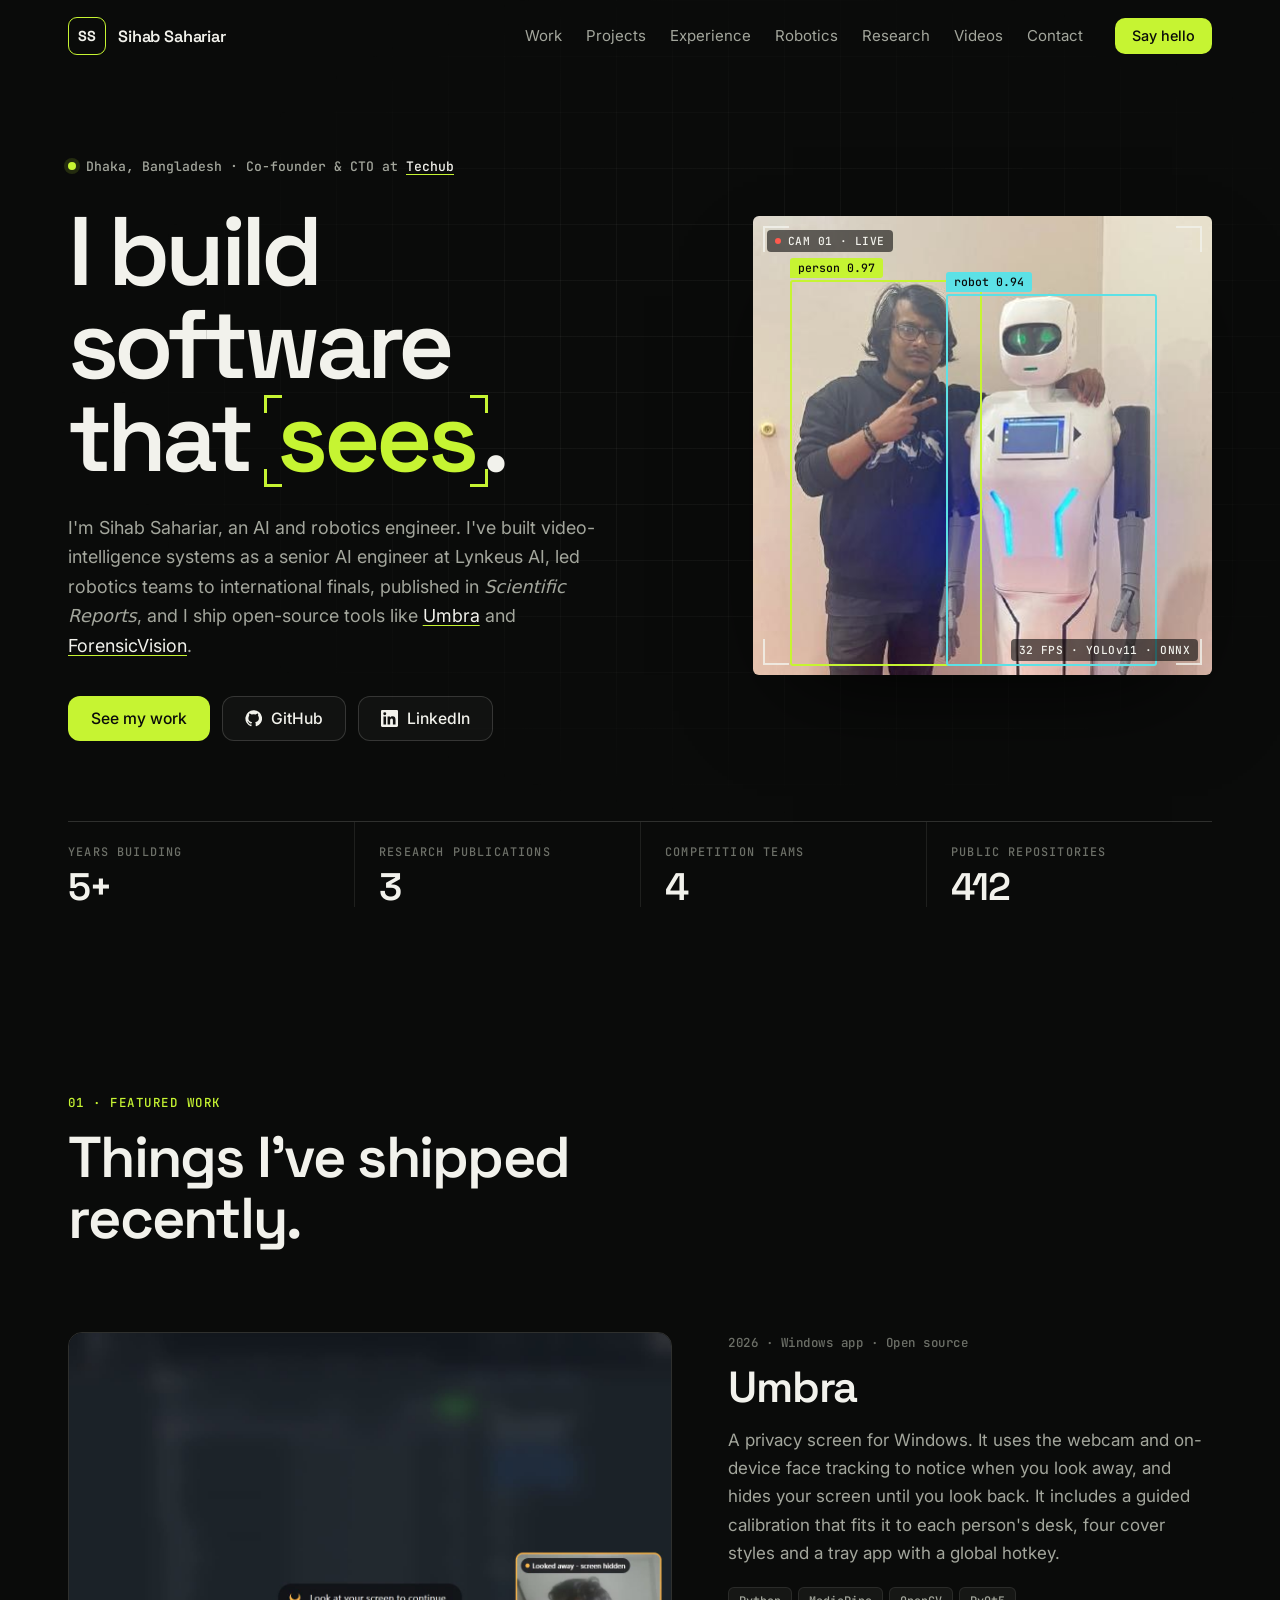
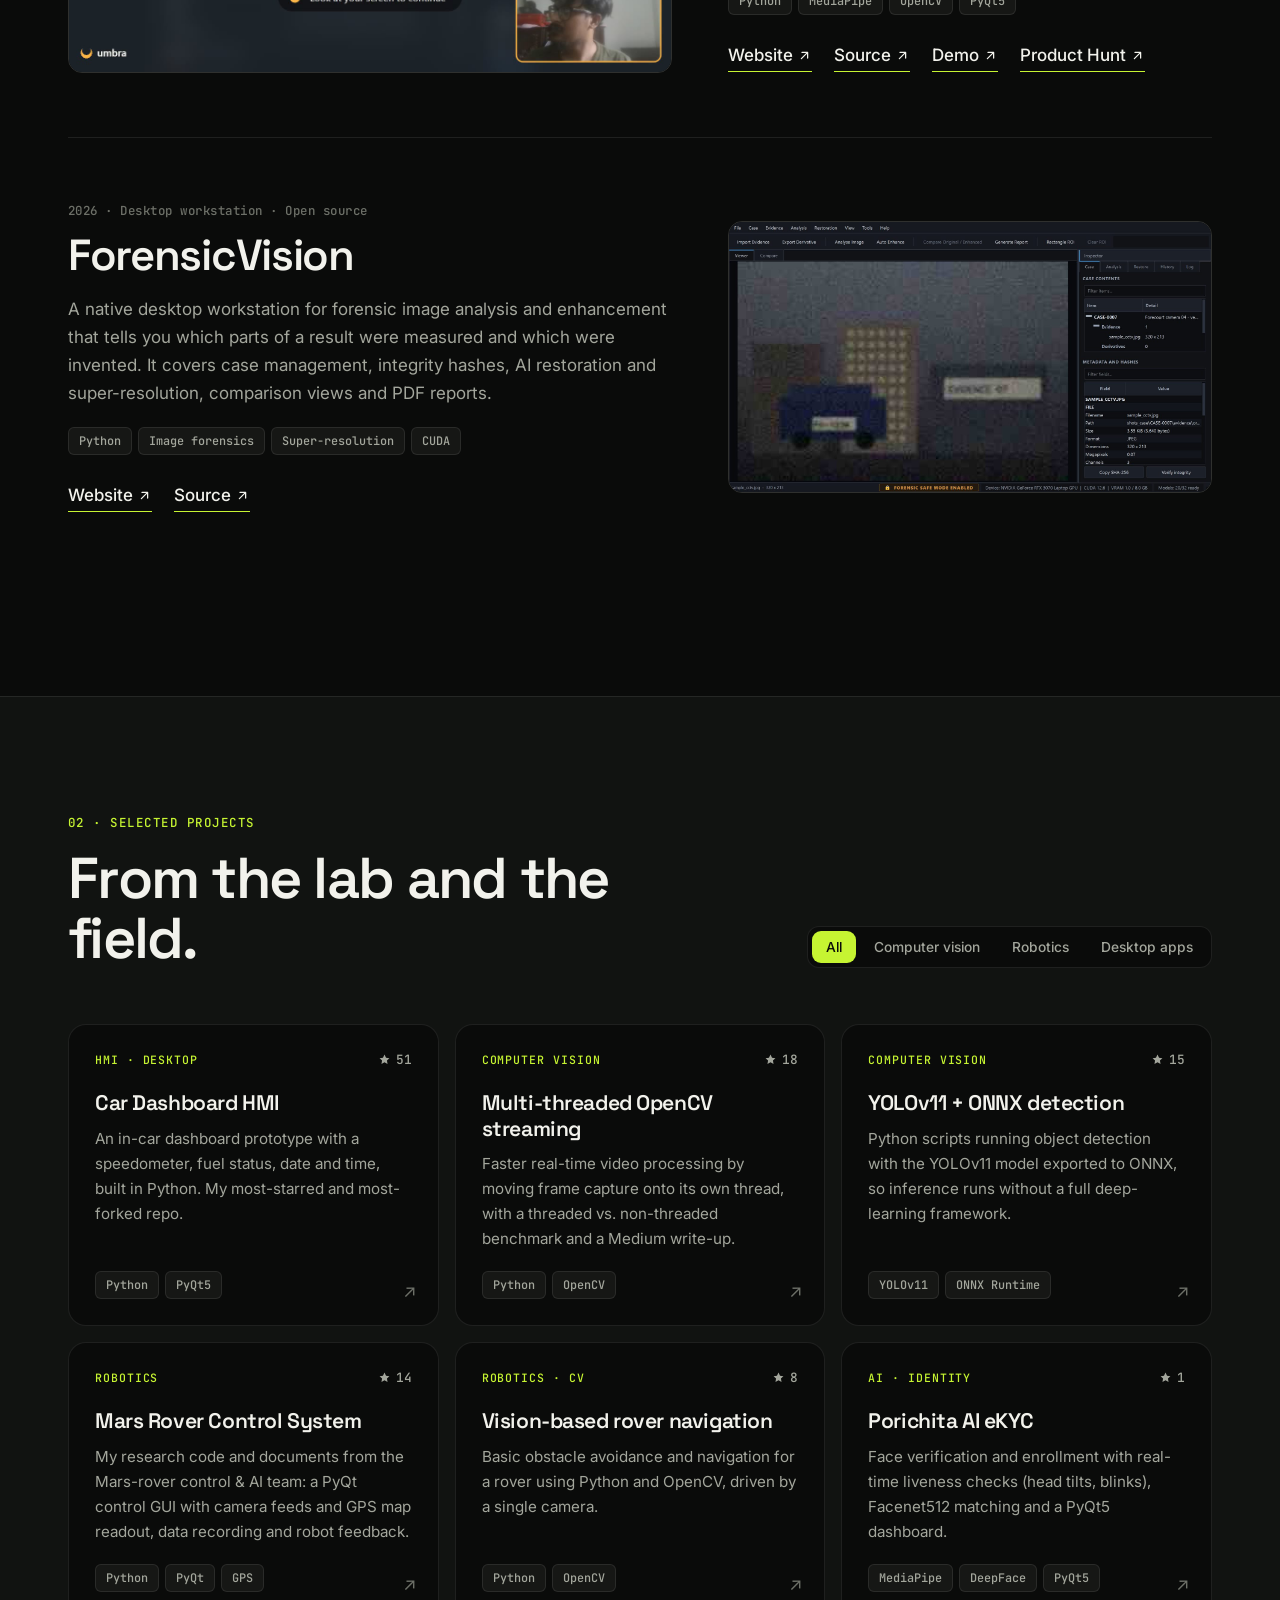
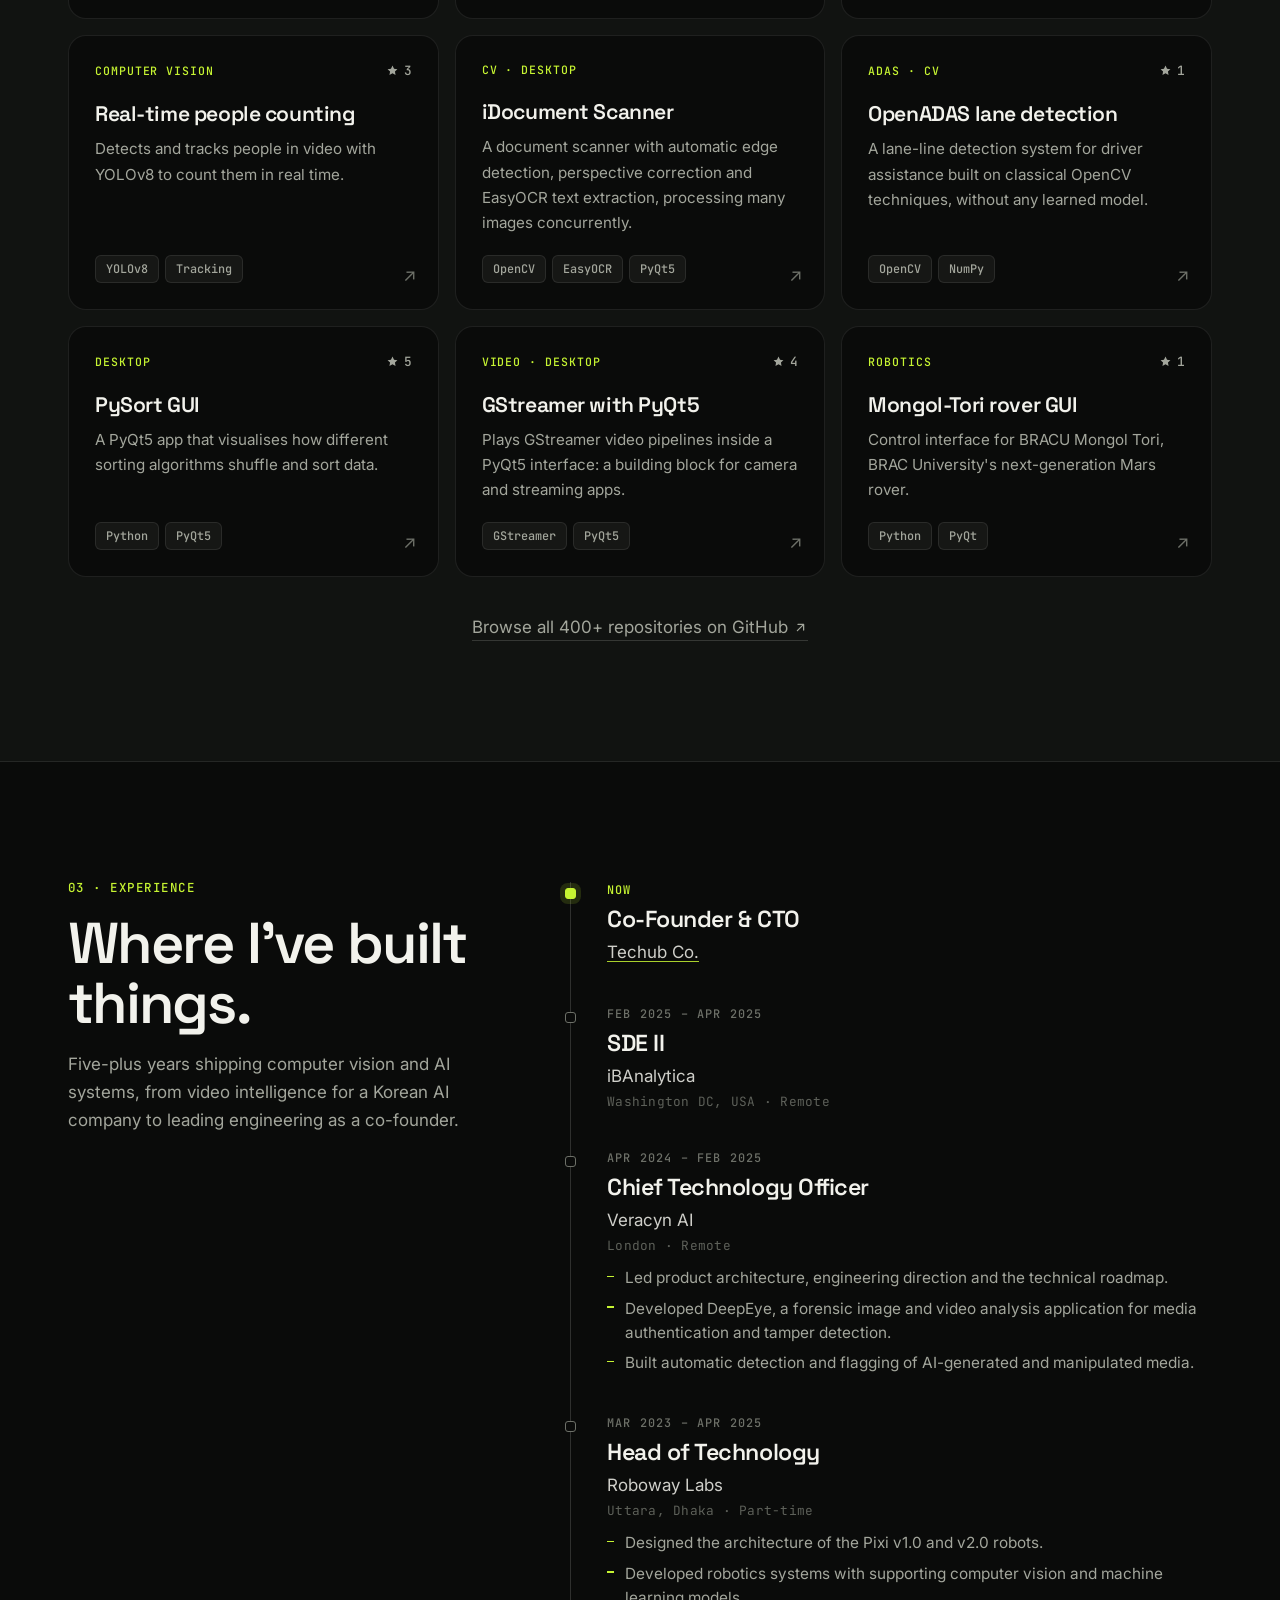
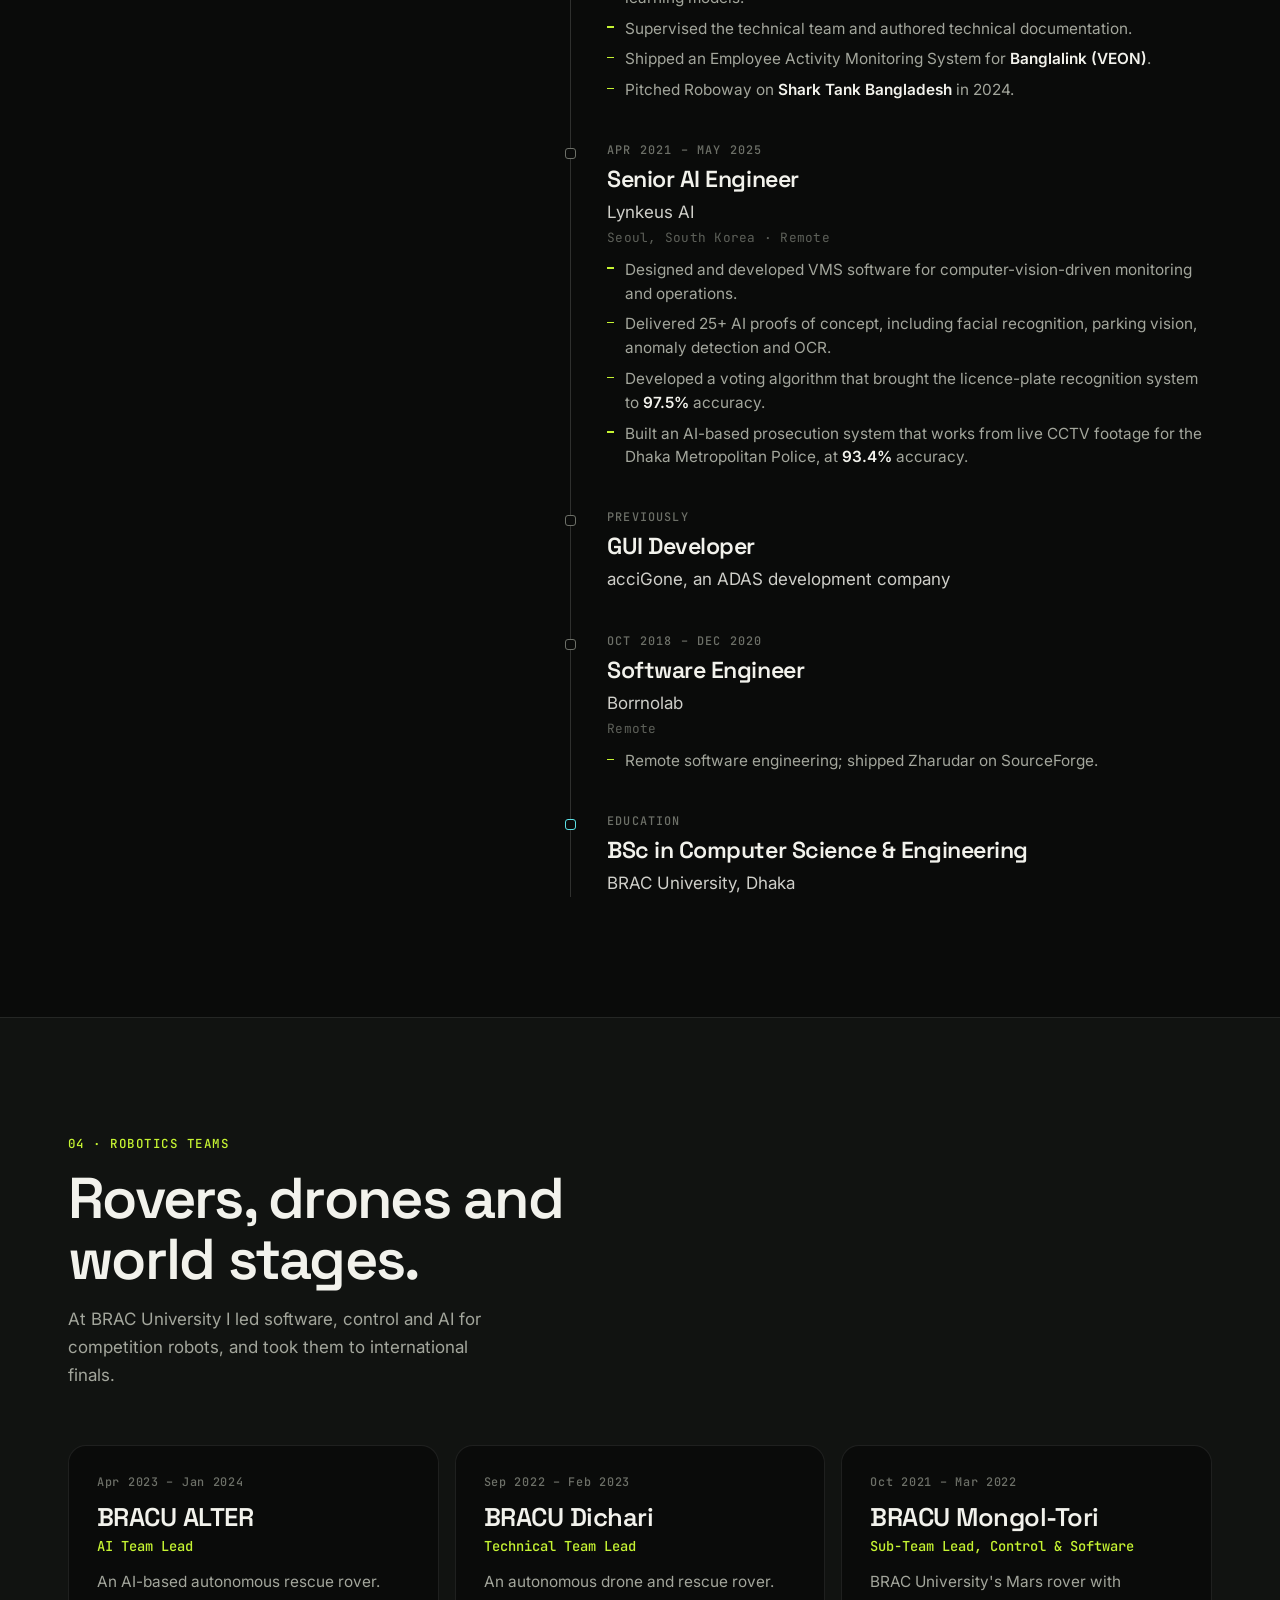
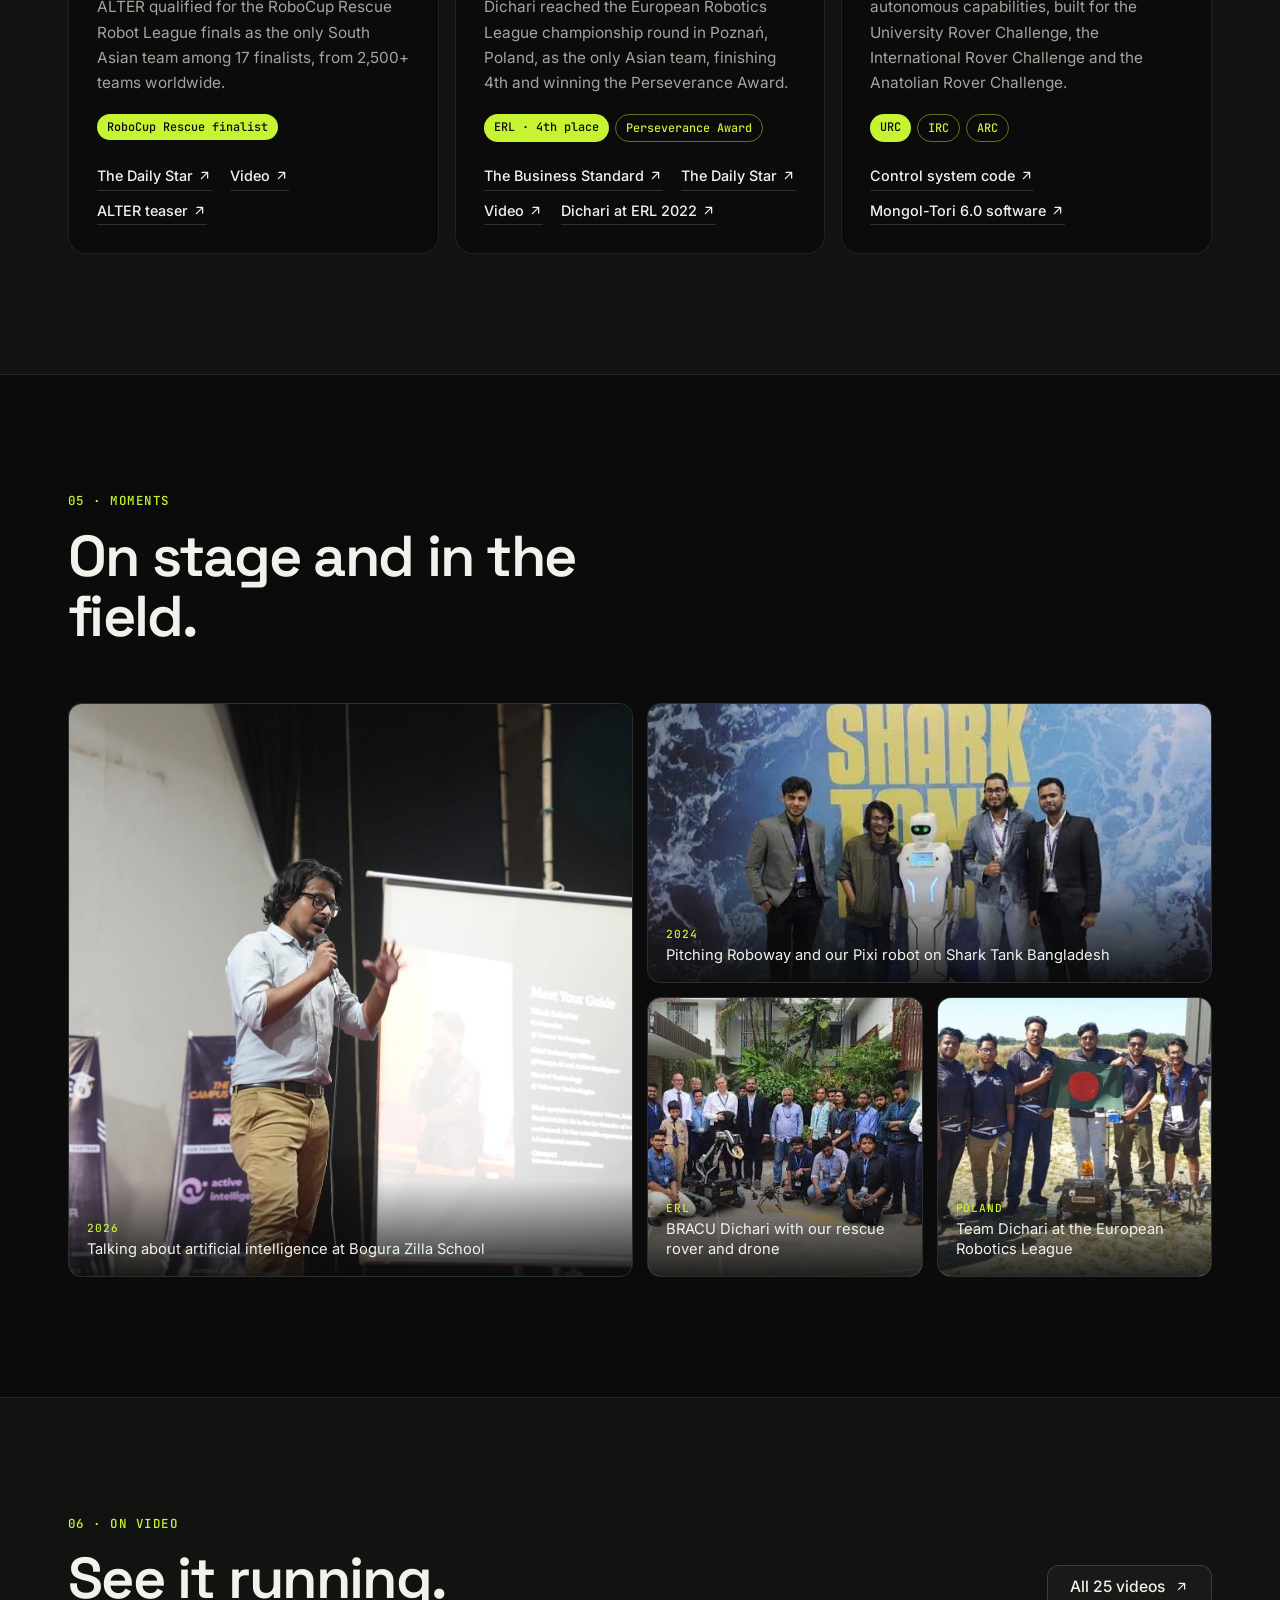
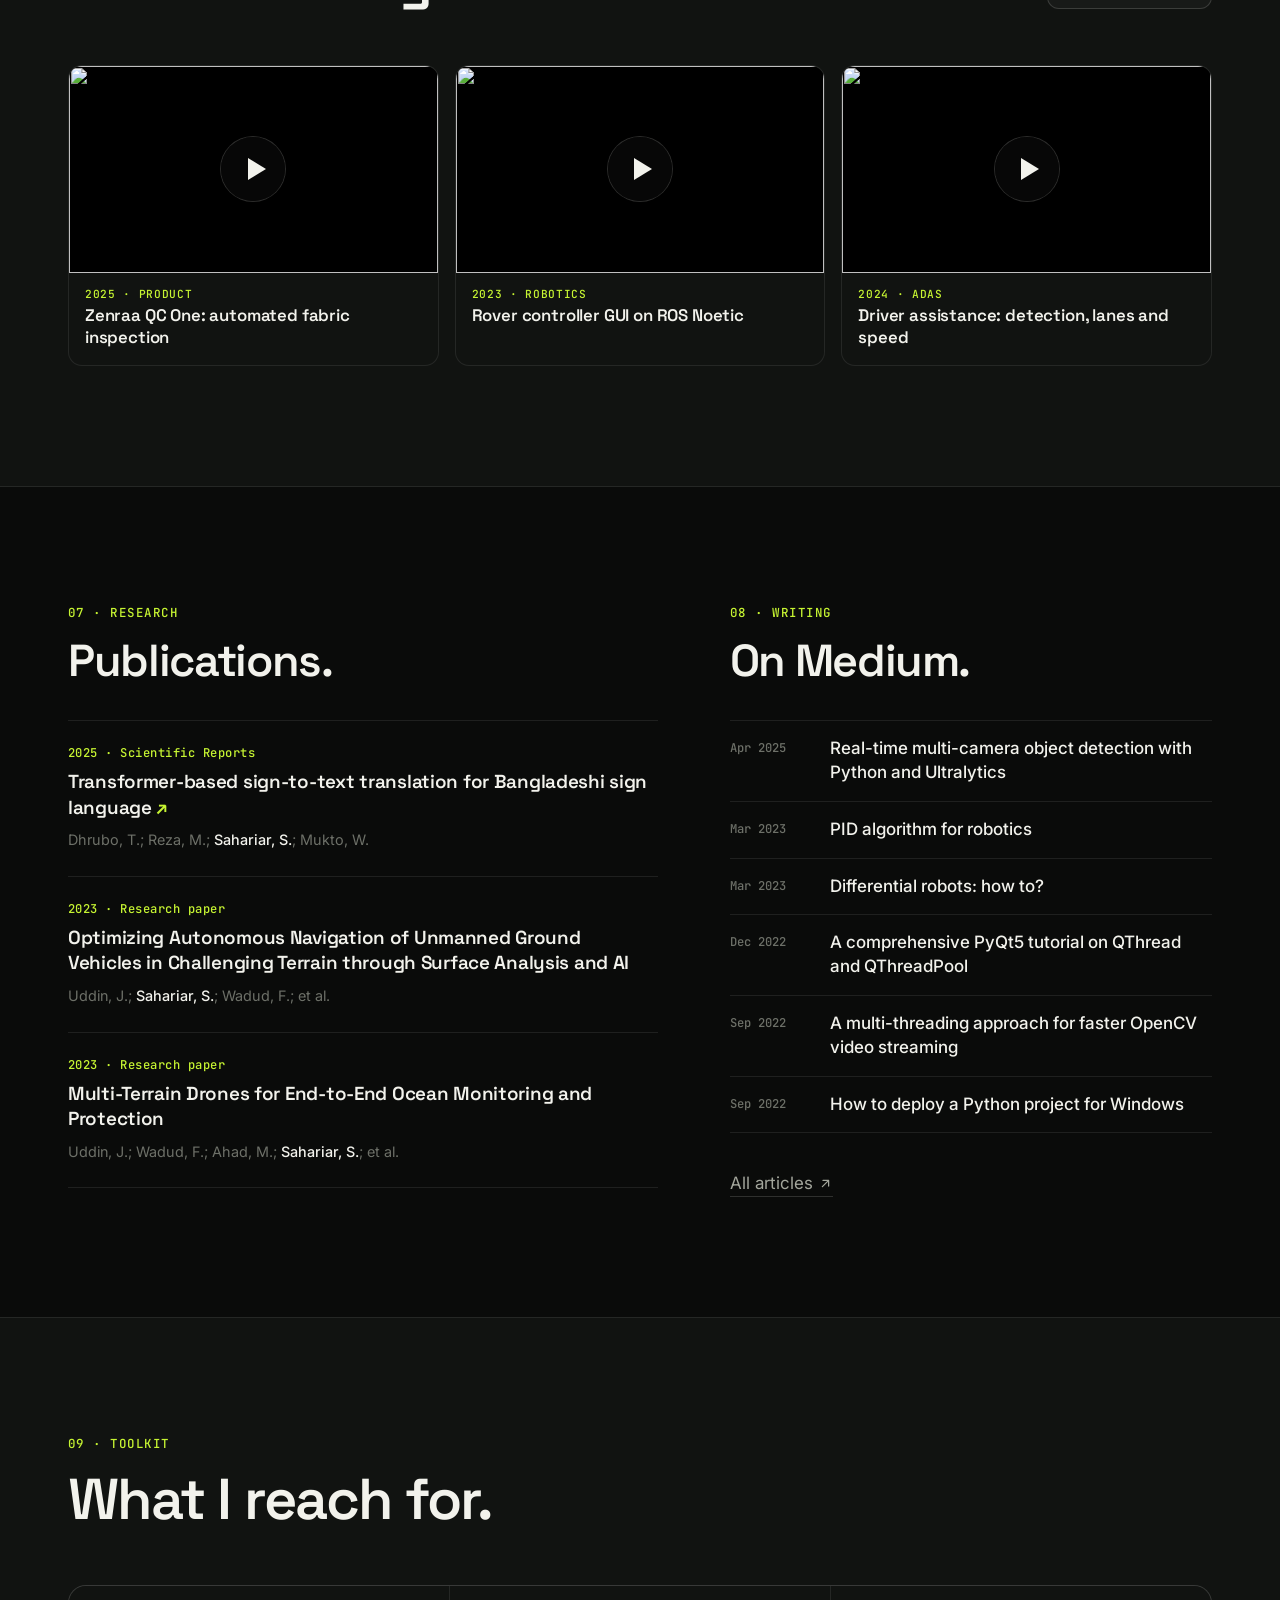
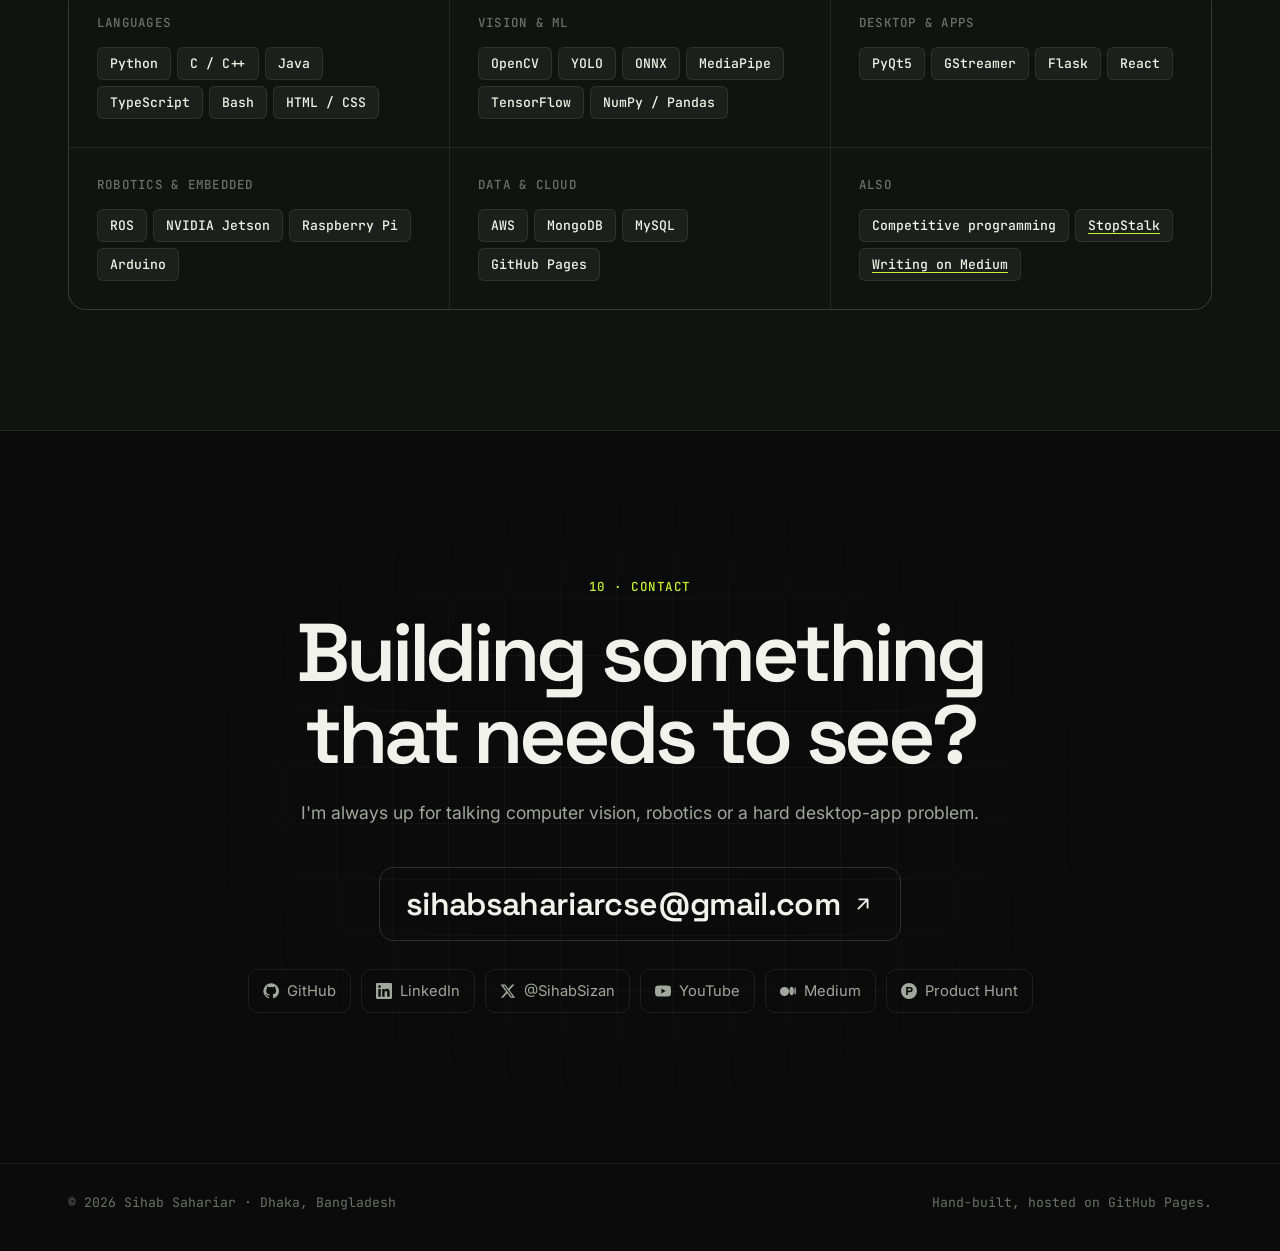
==== commit 9cadce85: "Add Videos page (25 demos) and video links across the portfolio" ====
--- a/index.html
+++ b/index.html
@@ -26,6 +26,7 @@
   <symbol id="i-x" viewBox="0 0 24 24"><path d="M18.2 2.3h3.4l-7.4 8.4 8.7 11.5h-6.8l-5.3-7-6.1 7H1.3l7.9-9L.8 2.3h7l4.8 6.4 5.6-6.4Zm-1.2 17.9h1.9L7.1 4.2H5.1l11.9 16Z"/></symbol>
   <symbol id="i-md" viewBox="0 0 24 24"><path d="M13.5 12a6.8 6.8 0 1 1-13.5 0 6.8 6.8 0 0 1 13.5 0Zm7.4 0c0 3.5-1.5 6.4-3.4 6.4s-3.4-2.9-3.4-6.4 1.5-6.4 3.4-6.4 3.4 2.9 3.4 6.4ZM24 12c0 3.2-.5 5.7-1.2 5.7s-1.2-2.6-1.2-5.7.5-5.7 1.2-5.7S24 8.8 24 12Z"/></symbol>
   <symbol id="i-ph" viewBox="0 0 24 24"><path d="M12 0a12 12 0 1 0 0 24 12 12 0 0 0 0-24Zm1.6 13.8H10.2V18H7.8V6h5.8a3.9 3.9 0 0 1 0 7.8Zm0-5.4H10.2v3h3.4a1.5 1.5 0 0 0 0-3Z"/></symbol>
+  <symbol id="i-yt" viewBox="0 0 24 24"><path d="M23.5 6.2a3 3 0 0 0-2.1-2.1C19.5 3.6 12 3.6 12 3.6s-7.5 0-9.4.5A3 3 0 0 0 .5 6.2 31 31 0 0 0 0 12a31 31 0 0 0 .5 5.8 3 3 0 0 0 2.1 2.1c1.9.5 9.4.5 9.4.5s7.5 0 9.4-.5a3 3 0 0 0 2.1-2.1A31 31 0 0 0 24 12a31 31 0 0 0-.5-5.8ZM9.6 15.6V8.4l6.3 3.6-6.3 3.6Z"/></symbol>
   <symbol id="i-arrow" viewBox="0 0 24 24"><path d="M7 17 17 7M8 7h9v9" fill="none" stroke="currentColor" stroke-width="2" stroke-linecap="round" stroke-linejoin="round"/></symbol>
   <symbol id="i-star" viewBox="0 0 24 24"><path d="m12 2.8 2.8 5.8 6.3.9-4.6 4.4 1.1 6.3L12 17.2l-5.6 3 1.1-6.3L2.9 9.5l6.3-.9L12 2.8Z"/></symbol>
 </svg>
@@ -39,6 +40,7 @@
       <a href="#experience">Experience</a>
       <a href="#robotics">Robotics</a>
       <a href="#research">Research</a>
+      <a href="videos.html">Videos</a>
       <a href="#contact">Contact</a>
     </nav>
     <a class="btn btn-lime btn-sm" href="mailto:sihabsahariarcse@gmail.com">Say hello</a>
@@ -103,6 +105,7 @@
         <div class="links">
           <a href="https://sihabsahariar.com/Umbra/">Website <svg class="ico-s"><use href="#i-arrow"/></svg></a>
           <a href="https://github.com/SihabSahariar/Umbra">Source <svg class="ico-s"><use href="#i-arrow"/></svg></a>
+          <a href="https://www.youtube.com/watch?v=M3DXY1xGjkI">Demo <svg class="ico-s"><use href="#i-arrow"/></svg></a>
           <a href="https://www.producthunt.com/products/umbra-5?embed=true&amp;utm_source=badge-featured&amp;utm_medium=badge&amp;utm_campaign=badge-umbra-a3c5c015-e0b5-4709-afea-d50c8ecc3d64">Product Hunt <svg class="ico-s"><use href="#i-arrow"/></svg></a>
         </div>
       </div>
@@ -310,6 +313,7 @@
         <div class="press">
           <a href="https://www.thedailystar.net/shout/news/brac-university-qualifies-robocup-rescue-robot-league-finals-3284801">The Daily Star <svg class="ico-s"><use href="#i-arrow"/></svg></a>
           <a href="https://www.youtube.com/watch?v=FAMdFjuKT0E">Video <svg class="ico-s"><use href="#i-arrow"/></svg></a>
+          <a href="https://www.youtube.com/watch?v=N3LGRETD4Zs">ALTER teaser <svg class="ico-s"><use href="#i-arrow"/></svg></a>
         </div>
       </article>
       <article class="team">
@@ -322,6 +326,7 @@
           <a href="https://www.tbsnews.net/features/pursuit/bracu-dichari-bangladeshi-robotics-team-world-stage-479498">The Business Standard <svg class="ico-s"><use href="#i-arrow"/></svg></a>
           <a href="https://www.thedailystar.net/tech-startup/news/team-brac-university-makes-it-the-top-5-the-european-robotics-league-3019991">The Daily Star <svg class="ico-s"><use href="#i-arrow"/></svg></a>
           <a href="https://www.youtube.com/watch?v=RMAektkV7cI">Video <svg class="ico-s"><use href="#i-arrow"/></svg></a>
+          <a href="https://www.youtube.com/watch?v=heLn6eFeGwM">Dichari at ERL 2022 <svg class="ico-s"><use href="#i-arrow"/></svg></a>
         </div>
       </article>
       <article class="team">
@@ -332,6 +337,7 @@
         <ul class="badges"><li>URC</li><li>IRC</li><li>ARC</li></ul>
         <div class="press">
           <a href="https://github.com/SihabSahariar/Mars-Rover-Control-System">Control system code <svg class="ico-s"><use href="#i-arrow"/></svg></a>
+          <a href="https://www.youtube.com/watch?v=FBGq38yzfVI">Mongol-Tori 6.0 software <svg class="ico-s"><use href="#i-arrow"/></svg></a>
         </div>
       </article>
     </div>
@@ -366,12 +372,39 @@
   </div>
 </section>
 
+<!-- ================================================================ VIDEOS -->
+<section class="section alt" id="videos">
+  <div class="wrap">
+    <header class="sec-head row">
+      <div>
+        <p class="kicker">06 · On video</p>
+        <h2>See it running.</h2>
+      </div>
+      <a class="btn btn-ghost" href="videos.html">All 25 videos <svg class="ico-s"><use href="#i-arrow"/></svg></a>
+    </header>
+    <div class="vteasers">
+      <article class="vteaser">
+        <div class="yt" data-id="RFxZ4cG6UDI" data-title="Zenraa QC One: automated fabric inspection"><img src="https://i.ytimg.com/vi/RFxZ4cG6UDI/hqdefault.jpg" alt="" loading="lazy" width="480" height="360"><button class="yt-play" type="button" aria-label="Play: Zenraa QC One: automated fabric inspection"><span></span></button></div>
+        <div class="cap"><p>2025 · Product</p><h3>Zenraa QC One: automated fabric inspection</h3></div>
+      </article>
+      <article class="vteaser">
+        <div class="yt" data-id="eHJt09P-nW4" data-title="Rover controller GUI on ROS Noetic"><img src="https://i.ytimg.com/vi/eHJt09P-nW4/hqdefault.jpg" alt="" loading="lazy" width="480" height="360"><button class="yt-play" type="button" aria-label="Play: Rover controller GUI on ROS Noetic"><span></span></button></div>
+        <div class="cap"><p>2023 · Robotics</p><h3>Rover controller GUI on ROS Noetic</h3></div>
+      </article>
+      <article class="vteaser">
+        <div class="yt" data-id="WofZuVdLbns" data-title="Driver assistance: detection, lanes and speed"><img src="https://i.ytimg.com/vi/WofZuVdLbns/hqdefault.jpg" alt="" loading="lazy" width="480" height="360"><button class="yt-play" type="button" aria-label="Play: Driver assistance: detection, lanes and speed"><span></span></button></div>
+        <div class="cap"><p>2024 · ADAS</p><h3>Driver assistance: detection, lanes and speed</h3></div>
+      </article>
+    </div>
+  </div>
+</section>
+
 <!-- ================================================================ RESEARCH + WRITING -->
-<section class="section alt" id="research">
+<section class="section" id="research">
   <div class="wrap rw-grid">
     <div>
       <header class="sec-head">
-        <p class="kicker">06 · Research</p>
+        <p class="kicker">07 · Research</p>
         <h2>Publications.</h2>
       </header>
       <ol class="pubs">
@@ -394,7 +427,7 @@
     </div>
     <div>
       <header class="sec-head">
-        <p class="kicker">07 · Writing</p>
+        <p class="kicker">08 · Writing</p>
         <h2>On Medium.</h2>
       </header>
       <ul class="posts">
@@ -411,10 +444,10 @@
 </section>
 
 <!-- ================================================================ TOOLKIT -->
-<section class="section" id="toolkit">
+<section class="section alt" id="toolkit">
   <div class="wrap">
     <header class="sec-head">
-      <p class="kicker">08 · Toolkit</p>
+      <p class="kicker">09 · Toolkit</p>
       <h2>What I reach for.</h2>
     </header>
     <div class="tools">
@@ -432,7 +465,7 @@
 <section class="contact" id="contact">
   <div class="grid-bg" aria-hidden="true"></div>
   <div class="wrap contact-inner">
-    <p class="kicker">09 · Contact</p>
+    <p class="kicker">10 · Contact</p>
     <h2>Building something<br class="br-lg"> that needs to see?</h2>
     <p>I'm always up for talking computer vision, robotics or a hard desktop-app problem.</p>
     <a class="mail" href="mailto:sihabsahariarcse@gmail.com">sihabsahariarcse@gmail.com<svg class="ico-s"><use href="#i-arrow"/></svg></a>
@@ -440,6 +473,7 @@
       <li><a href="https://github.com/SihabSahariar"><svg><use href="#i-gh"/></svg>GitHub</a></li>
       <li><a href="https://www.linkedin.com/in/sihabsahariar/"><svg><use href="#i-in"/></svg>LinkedIn</a></li>
       <li><a href="https://twitter.com/SihabSizan"><svg><use href="#i-x"/></svg>@SihabSizan</a></li>
+      <li><a href="https://www.youtube.com/@sihabsahariar"><svg><use href="#i-yt"/></svg>YouTube</a></li>
       <li><a href="https://sihabsahariar.medium.com/"><svg><use href="#i-md"/></svg>Medium</a></li>
       <li><a href="https://www.producthunt.com/@sihab_sahariar"><svg><use href="#i-ph"/></svg>Product Hunt</a></li>
     </ul>
@@ -455,5 +489,6 @@
 </footer>
 
 <script src="main.js"></script>
+<script src="videos.js"></script>
 </body>
 </html>
--- a/style.css
+++ b/style.css
@@ -267,6 +267,49 @@
 .m-dichari { grid-column: 3; grid-row: 2; }
 .m-poland { grid-column: 4; grid-row: 2; }
 
+
+/* ---------------------------------------------------------------- videos */
+.yt { position: relative; aspect-ratio: 16 / 9; overflow: hidden; background: #000; cursor: pointer; }
+.yt img { position: absolute; inset: 0; width: 100%; height: 100%; object-fit: cover; transition: transform .6s var(--ease), filter .3s; }
+.yt:hover img { transform: scale(1.04); filter: brightness(.8); }
+.yt iframe { position: absolute; inset: 0; width: 100%; height: 100%; border: 0; }
+.yt-play { position: absolute; left: 50%; top: 50%; width: 64px; height: 64px; transform: translate(-50%, -50%); border: 0; border-radius: 50%;
+  background: rgba(10, 11, 10, .72); backdrop-filter: blur(6px); cursor: pointer; transition: background .2s, transform .25s var(--ease);
+  box-shadow: 0 0 0 1px rgba(242, 242, 236, .18); }
+.yt-play span { position: absolute; left: 55%; top: 50%; transform: translate(-50%, -50%); border-style: solid; border-width: 11px 0 11px 18px;
+  border-color: transparent transparent transparent var(--text); }
+.yt:hover .yt-play { background: var(--lime); transform: translate(-50%, -50%) scale(1.06); }
+.yt:hover .yt-play span { border-left-color: var(--bg); }
+.yt-len { position: absolute; right: 10px; bottom: 10px; font: 500 .72rem var(--mono); padding: 3px 7px; border-radius: 5px; background: rgba(10, 11, 10, .8); }
+
+.v-hero { position: relative; padding: 150px 0 40px; overflow: hidden; isolation: isolate; }
+.v-hero h1 { font-size: clamp(2.6rem, 6.6vw, 5.4rem); letter-spacing: -0.05em; line-height: .98; }
+.v-featured-wrap { padding-top: 40px; }
+.v-featured { display: grid; grid-template-columns: 1.4fr 1fr; gap: 48px; align-items: center; }
+.v-featured .yt { border-radius: 16px; border: 1px solid var(--line-2); }
+.v-featured .yt-play { width: 84px; height: 84px; }
+.v-featured h2 { font-size: clamp(2rem, 3.6vw, 3rem); margin-bottom: 14px; }
+.v-featured-copy > p:not(.feature-meta) { color: var(--muted); }
+
+.vgrid { display: grid; grid-template-columns: repeat(3, 1fr); gap: 16px; }
+.vcard { display: flex; flex-direction: column; border-radius: var(--r); overflow: hidden; background: var(--bg); border: 1px solid var(--line); transition: border-color .25s; }
+.vcard:hover { border-color: rgba(198, 244, 50, .4); }
+.vcard.hidden { display: none; }
+.vcard-body { display: flex; flex-direction: column; padding: 20px 22px 22px; flex: 1; }
+.v-meta { font: 500 .72rem var(--mono); color: var(--lime); letter-spacing: .06em; text-transform: uppercase; margin-bottom: 8px; }
+.vcard h3 { font-size: 1.2rem; letter-spacing: -0.02em; line-height: 1.25; margin-bottom: 8px; }
+.vcard-body > p:not(.v-meta):not(.v-links) { color: var(--muted); font-size: .93rem; }
+.v-links { display: flex; gap: 16px; margin-top: auto; padding-top: 16px; }
+.v-links a { font-size: .88rem; font-weight: 500; text-decoration: none; border-bottom: 1px solid var(--line-2); padding-bottom: 1px; }
+.v-links a:hover { color: var(--lime); border-color: var(--lime); }
+
+/* home-page teaser */
+.vteasers { display: grid; grid-template-columns: repeat(3, 1fr); gap: 16px; }
+.vteaser { border-radius: 14px; overflow: hidden; border: 1px solid var(--line); background: var(--bg-1); }
+.vteaser .cap { padding: 14px 16px 16px; }
+.vteaser .cap p { font: 500 .7rem var(--mono); color: var(--lime); text-transform: uppercase; letter-spacing: .06em; margin-bottom: 4px; }
+.vteaser .cap h3 { font-size: 1.05rem; letter-spacing: -0.01em; line-height: 1.3; }
+
 /* reveal */
 .reveal { opacity: 0; transform: translateY(24px); transition: opacity .8s var(--ease), transform .8s var(--ease); }
 .reveal.in { opacity: 1; transform: none; }
@@ -282,6 +325,8 @@
   .sec-head.sticky { position: static; }
   .tools { grid-template-columns: repeat(2, 1fr); }
   .teams { grid-template-columns: 1fr; }
+  .v-featured { grid-template-columns: 1fr; gap: 28px; }
+  .vgrid, .vteasers { grid-template-columns: repeat(2, 1fr); }
   .rw-grid { grid-template-columns: 1fr; gap: 56px; }
   .moments { grid-template-columns: repeat(2, 1fr); grid-template-rows: none; grid-auto-rows: auto; }
   .m-seminar { grid-column: 1 / 3; grid-row: auto; aspect-ratio: 1; }
@@ -301,6 +346,8 @@
   .contact { padding: 100px 0; }
   .cards, .tools { grid-template-columns: 1fr; }
   .moments { grid-template-columns: 1fr; }
+  .vgrid, .vteasers { grid-template-columns: 1fr; }
+  .v-hero { padding: 116px 0 24px; }
   .m-dichari, .m-poland { grid-column: auto; }
   .stats dd { font-size: 1.9rem; }
   .br-lg { display: none; }
